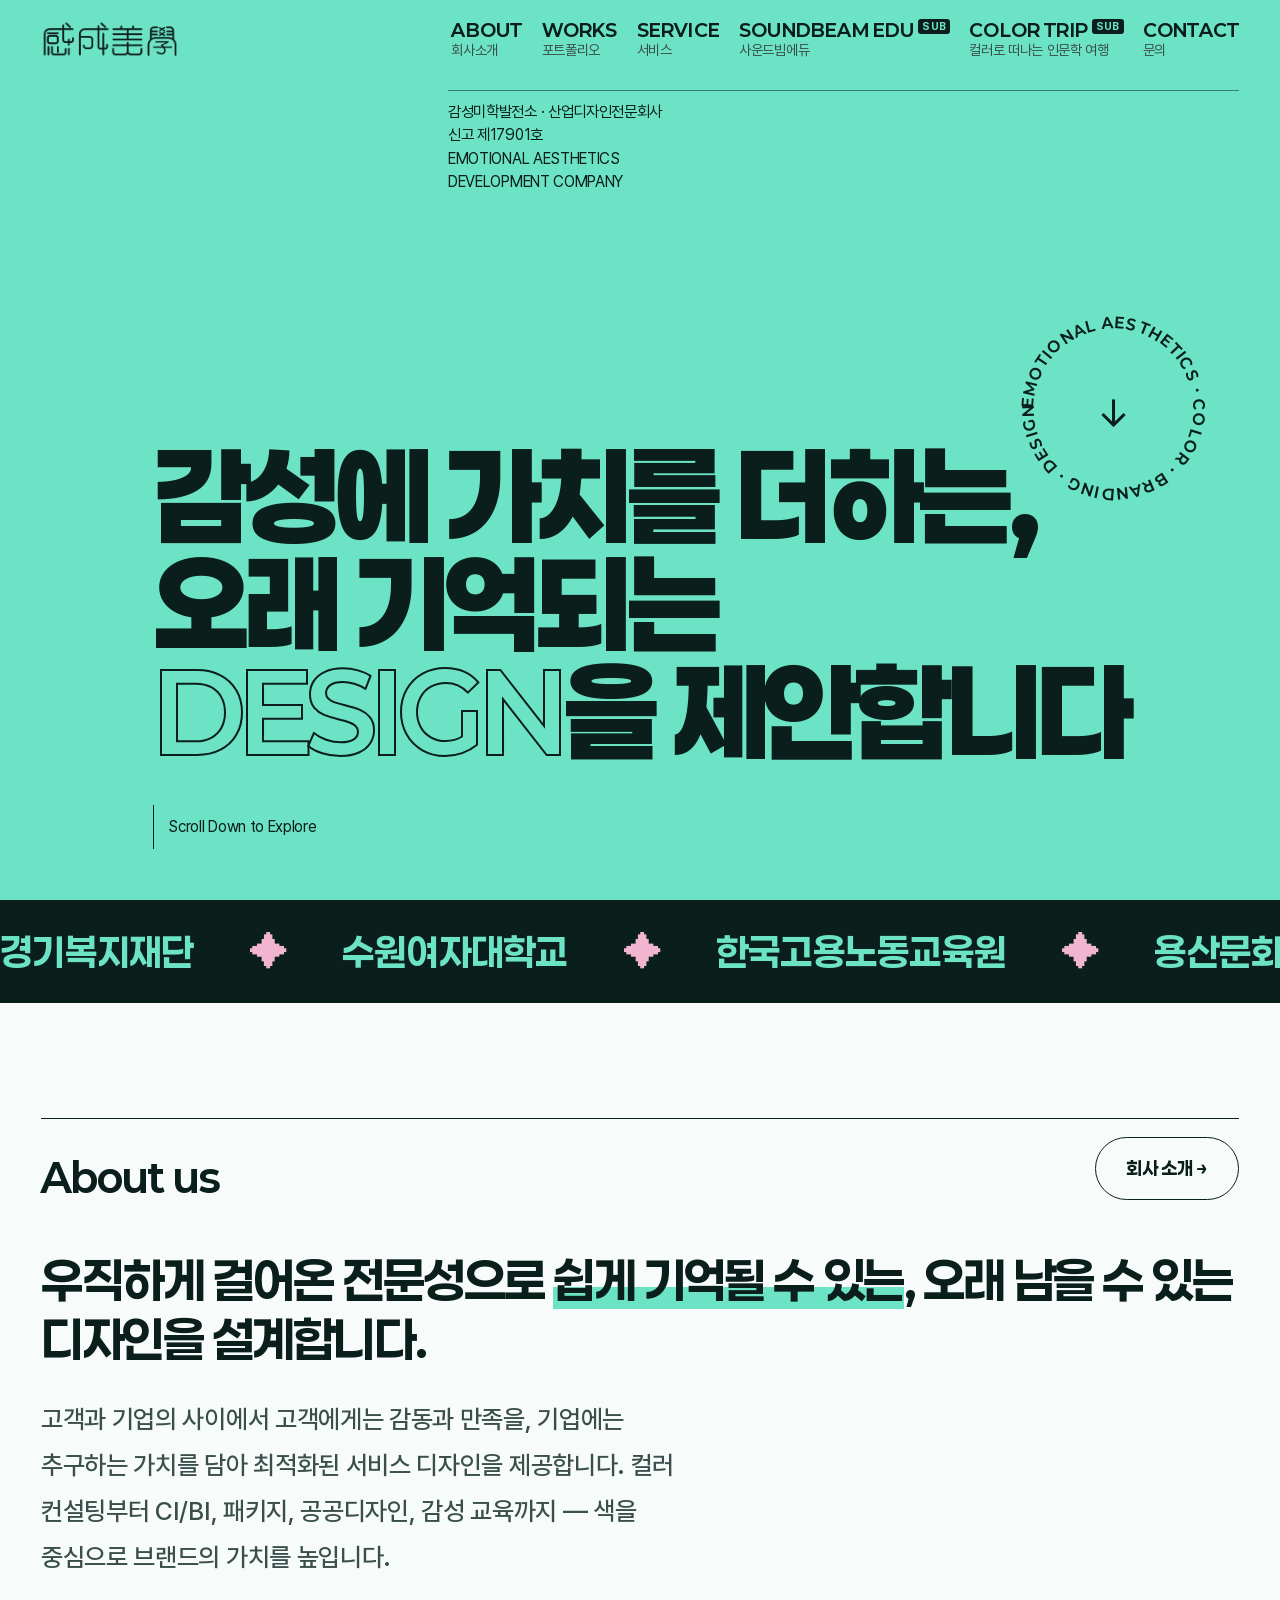
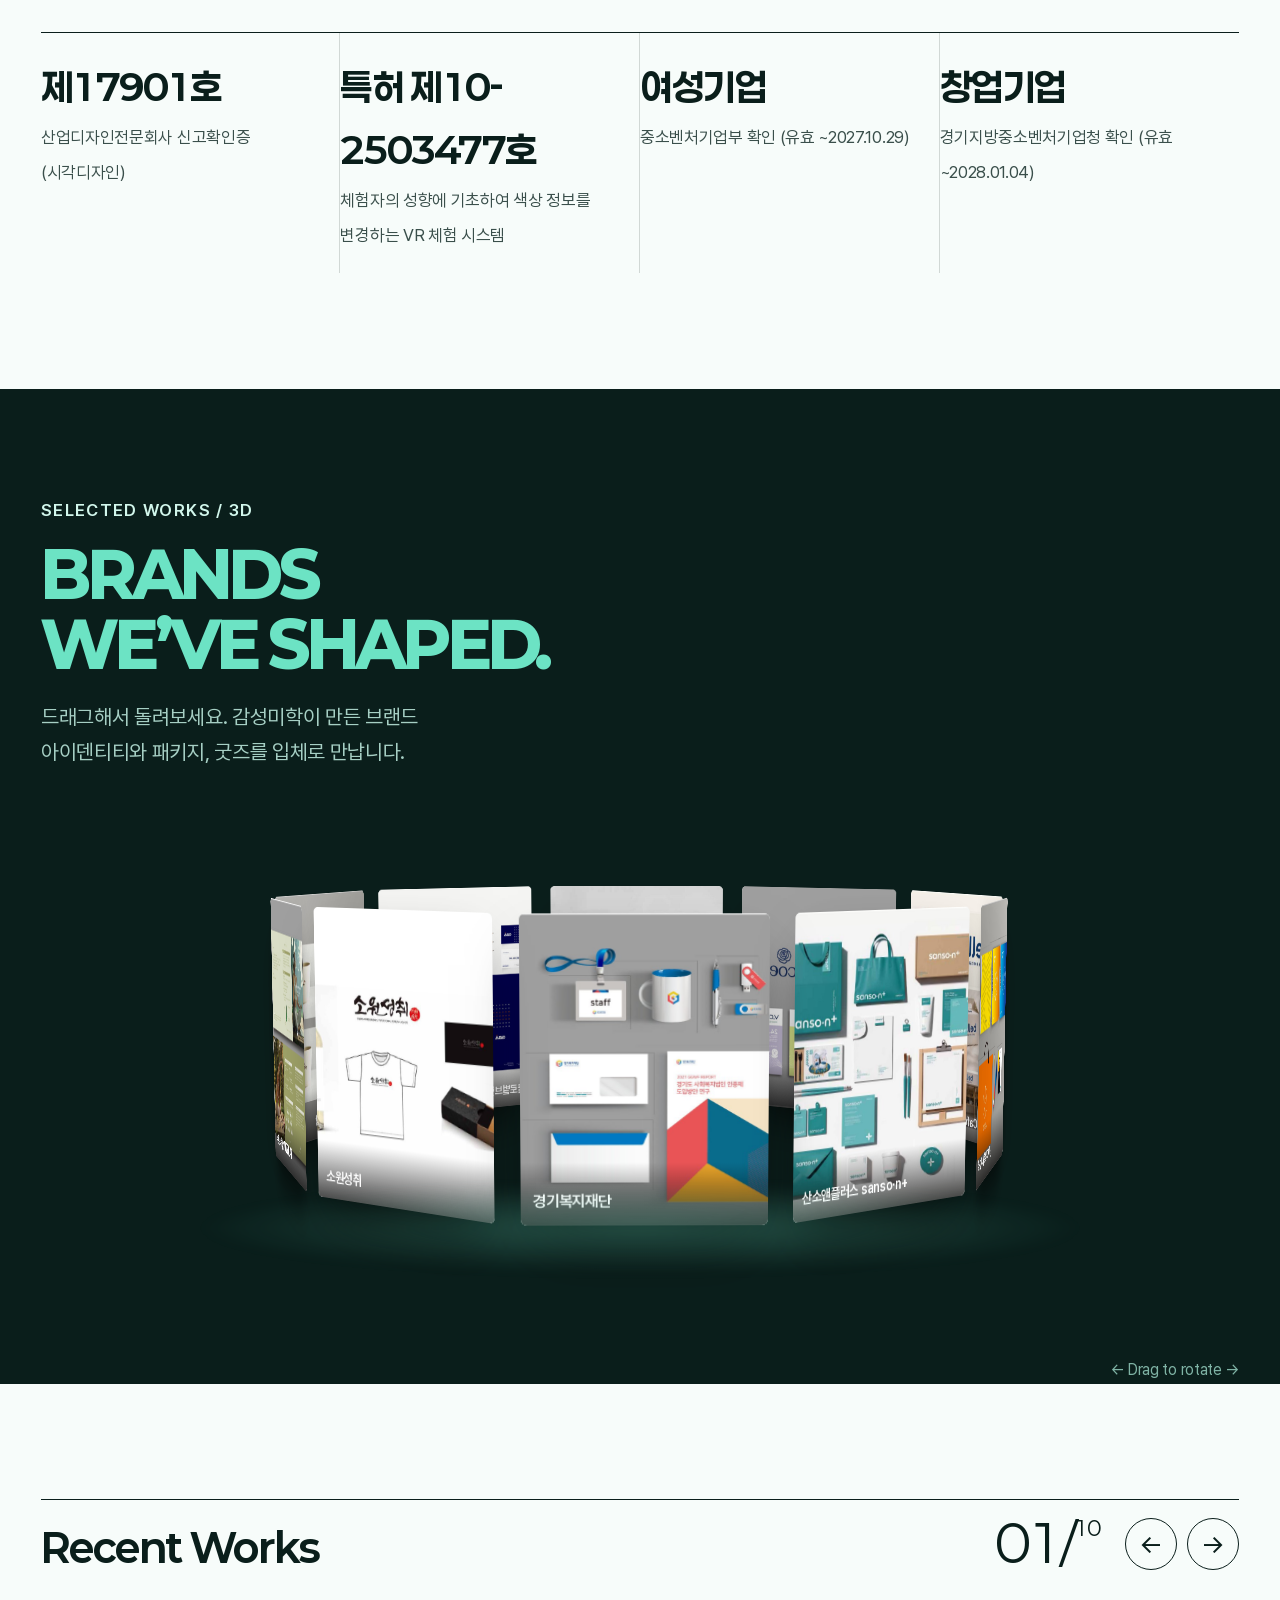
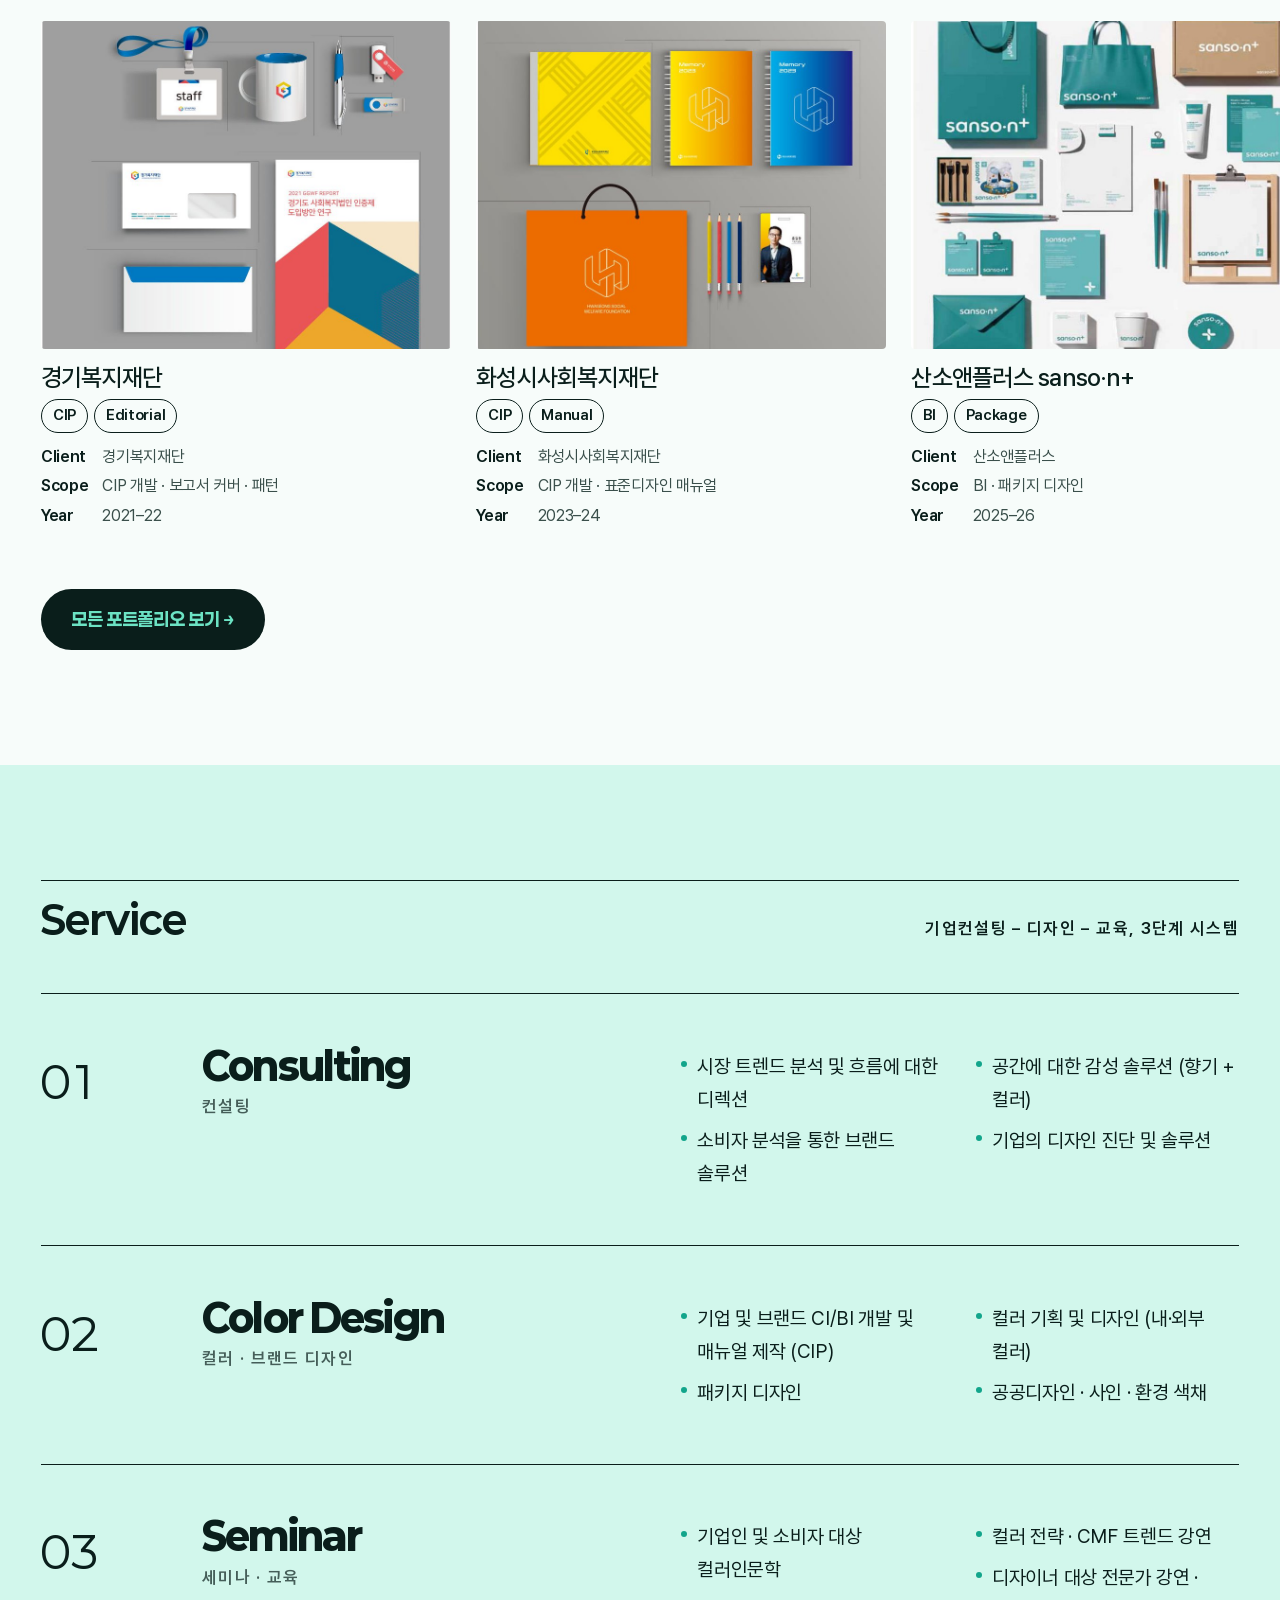
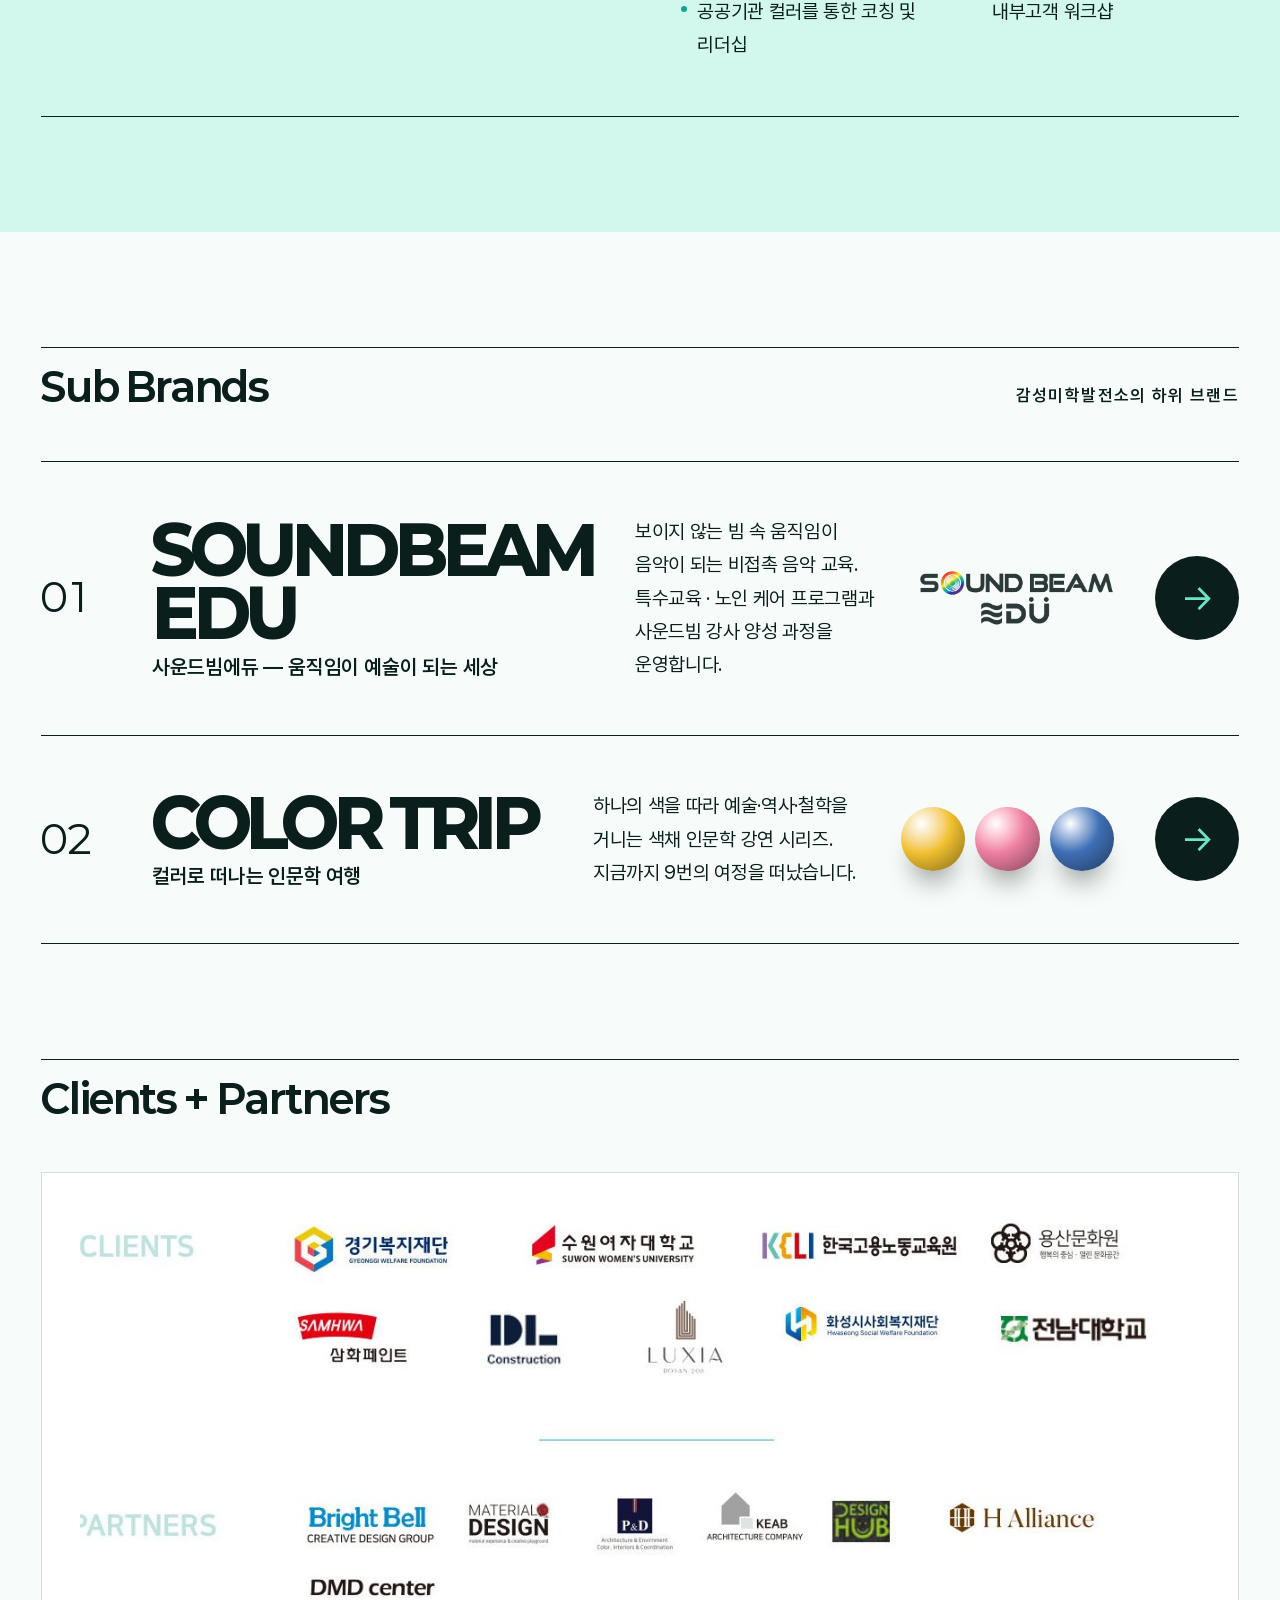
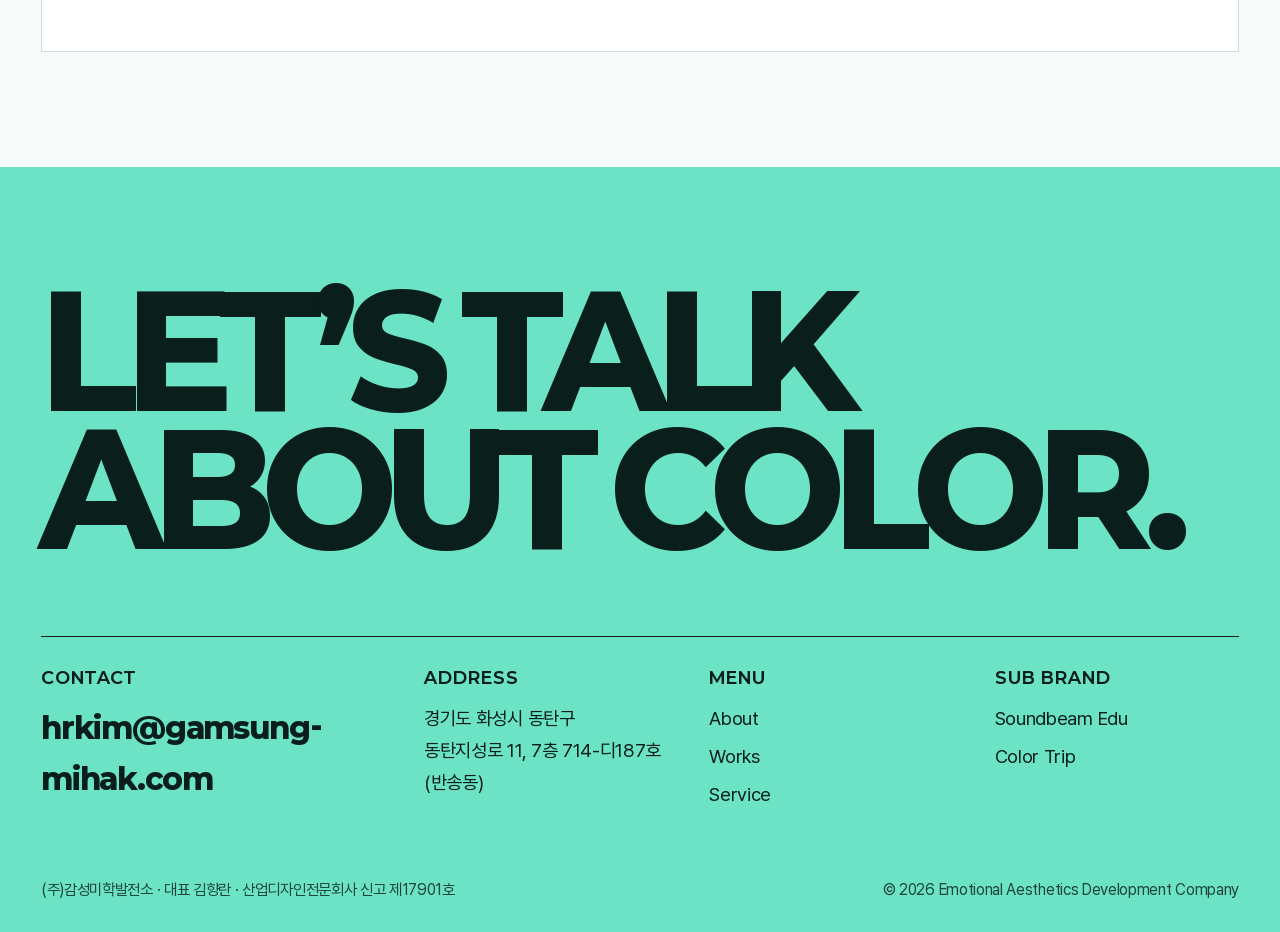
==== docs/index.html @ ae8074de "Restore index/works/colortrip pages overwritten by a faulty script; re-add inquiry script Co-Authore" ====
<!doctype html>
<html lang="ko">
<head>
<meta charset="utf-8">
<meta name="viewport" content="width=device-width,initial-scale=1">
<title>감성미학발전소 | 컬러·브랜딩·공공디자인</title>
<meta name="description" content="컬러 컨설팅·브랜딩·공공디자인 감성미학발전소 공식 홈페이지. 사운드빔에듀, 컬러로 떠나는 인문학 여행.">
<meta name="naver-site-verification" content="5e6feeb8485cbe134ee95d2a195031b61dd5c454" />
<meta name="theme-color" content="#6CE3C4">
<meta property="og:type" content="website">
<meta property="og:site_name" content="감성미학발전소">
<meta property="og:locale" content="ko_KR">
<meta property="og:title" content="감성미학발전소 | 감성에 가치를 더하는, 오래 기억되는 디자인">
<meta property="og:description" content="(주)감성미학발전소 — 컬러 컨설팅 · 브랜딩 · 공공디자인. 하위 브랜드 사운드빔에듀, 컬러로 떠나는 인문학 여행.">
<meta property="og:url" content="https://www.gamsung-mihak.com/">
<meta property="og:image" content="https://www.gamsung-mihak.com/img/og_home_v2.jpg">
<meta property="og:image:width" content="1200">
<meta property="og:image:height" content="630">
<meta name="twitter:card" content="summary_large_image">
<meta name="twitter:title" content="감성미학발전소 — 감성에 가치를 더하는, 오래 기억되는 디자인">
<meta name="twitter:description" content="(주)감성미학발전소 — 컬러 컨설팅 · 브랜딩 · 공공디자인. 하위 브랜드 사운드빔에듀, 컬러로 떠나는 인문학 여행.">
<meta name="twitter:image" content="https://www.gamsung-mihak.com/img/og_home_v2.jpg">
<link rel="canonical" href="https://www.gamsung-mihak.com/">
<meta name="keywords" content="감성미학발전소,감성미학,컬러 컨설팅,색채,브랜딩,CI,BI,공공디자인,컬러로 떠나는 인문학 여행,사운드빔에듀,김향란">
<meta name="author" content="(주)감성미학발전소">
<script type="application/ld+json">
{"@context":"https://schema.org","@type":"Organization","name":"감성미학발전소","alternateName":["(주)감성미학발전소","Emotional Aesthetics Development Company","감성미학"],"url":"https://www.gamsung-mihak.com/","logo":"https://www.gamsung-mihak.com/img/logo.png","image":"https://www.gamsung-mihak.com/img/og_home_v2.jpg","description":"컬러 컨설팅, 브랜딩, 공공디자인, 감성 교육 콘텐츠를 만드는 디자인 회사","founder":{"@type":"Person","name":"김향란"},"email":"hrkim@gamsung-mihak.com","address":{"@type":"PostalAddress","addressCountry":"KR","addressRegion":"경기도","addressLocality":"화성시","streetAddress":"동탄지성로 11, 7층 714-디187호"}}
</script>
<link rel="stylesheet" href="style.css?v=12">
</head>
<body data-page="home">
<div id="site-header"></div>

<main>
<!-- HERO -->
<section class="hero">
  <div class="topline"></div>
  <div class="tag">감성미학발전소 · 산업디자인전문회사 신고 제17901호<br>EMOTIONAL AESTHETICS DEVELOPMENT COMPANY</div>
  <div class="badge" aria-hidden="true">
    <svg viewBox="0 0 200 200"><defs><path id="cp" d="M100,100 m-78,0 a78,78 0 1,1 156,0 a78,78 0 1,1 -156,0"/></defs>
      <text><textPath href="#cp">EMOTIONAL AESTHETICS · COLOR · BRANDING · DESIGN · </textPath></text></svg>
    <div class="c">↓</div>
  </div>
  <div class="wrap">
    <h1><span>감성에 가치를 더하는,</span><span>오래 기억되는</span><span><b class="o">DESIGN</b>을 제안합니다</span></h1>
    <div class="scrollcue"><i></i><span>Scroll Down to Explore</span></div>
  </div>
</section>

<!-- CLIENT MARQUEE -->
<div class="marquee" aria-label="주요 클라이언트"><div>
  <span>경기복지재단</span><span>수원여자대학교</span><span>한국고용노동교육원</span><span>용산문화재단</span><span>삼화페인트</span><span>DL건설</span><span>화성시사회복지재단</span><span>전남대학교</span><span>LUXIA</span>
  <span>경기복지재단</span><span>수원여자대학교</span><span>한국고용노동교육원</span><span>용산문화재단</span><span>삼화페인트</span><span>DL건설</span><span>화성시사회복지재단</span><span>전남대학교</span><span>LUXIA</span>
</div></div>

<!-- ABOUT -->
<section class="sec" id="about-teaser">
  <div class="wrap">
    <div class="sec-head"><h2>About us</h2><a class="btn line" href="about.html">회사 소개 →</a></div>
    <div class="about-grid" style="grid-template-columns:1fr">
      <div>
        <p class="statement rv">우직하게 걸어온 전문성으로 <em>쉽게 기억될 수 있는</em>, 오래 남을 수 있는 디자인을 설계합니다.</p>
        <p class="big-p rv" style="margin-top:28px;max-width:640px;color:var(--ink-2)">고객과 기업의 사이에서 고객에게는 감동과 만족을, 기업에는 추구하는 가치를 담아 최적화된 서비스 디자인을 제공합니다. 컬러 컨설팅부터 CI/BI, 패키지, 공공디자인, 감성 교육까지 — 색을 중심으로 브랜드의 가치를 높입니다.</p>
      </div>
    </div>
    <div class="facts">
      <div><b>제17901호</b><span>산업디자인전문회사 신고확인증 (시각디자인)</span></div>
      <div><b>특허 제10-2503477호</b><span>체험자의 성향에 기초하여 색상 정보를 변경하는 VR 체험 시스템</span></div>
      <div><b>여성기업</b><span>중소벤처기업부 확인 (유효 ~2027.10.29)</span></div>
      <div><b>창업기업</b><span>경기지방중소벤처기업청 확인 (유효 ~2028.01.04)</span></div>
    </div>
  </div>
</section>

<!-- 3D RING -->
<section class="ring-sec" aria-label="포트폴리오 3D 갤러리">
  <div class="wrap">
    <span class="eyebrow">Selected Works / 3D</span>
    <h2 style="margin-top:14px">BRANDS<br>WE’VE SHAPED.</h2>
    <p>드래그해서 돌려보세요. 감성미학이 만든 브랜드 아이덴티티와 패키지, 굿즈를 입체로 만납니다.</p>
  </div>
  <div class="ring-wrap"><div class="ring" id="ring"></div><div class="ring-floor"></div></div>
  <span class="hint">← Drag to rotate →</span>
</section>

<!-- RECENT WORKS -->
<section class="sec">
  <div class="wrap">
    <div class="sec-head"><h2>Recent Works</h2>
      <div style="display:flex;align-items:center;gap:26px"><div class="counter"><span id="cur">01</span>/<sup id="tot">10</sup></div><div class="ctrl"><button class="circ" id="prev" aria-label="이전">←</button><button class="circ" id="next" aria-label="다음">→</button></div></div></div>
    <div class="slider" id="slider"></div>
    <div style="margin-top:40px"><a class="btn" href="works.html">모든 포트폴리오 보기 →</a></div>
  </div>
</section>

<!-- SERVICE -->
<section class="sec" id="service" style="background:var(--mint-l)">
  <div class="wrap">
    <div class="sec-head" style="border-color:var(--ink)"><h2>Service</h2><span class="eyebrow">기업컨설팅 – 디자인 – 교육, 3단계 시스템</span></div>
    <div class="svc">
      <div class="svc-row rv"><span class="n">01</span><h3>Consulting<small>컨설팅</small></h3>
        <ul><li>시장 트렌드 분석 및 흐름에 대한 디렉션</li><li>소비자 분석을 통한 브랜드 솔루션</li><li>공간에 대한 감성 솔루션 (향기 + 컬러)</li><li>기업의 디자인 진단 및 솔루션</li></ul></div>
      <div class="svc-row rv"><span class="n">02</span><h3>Color Design<small>컬러 · 브랜드 디자인</small></h3>
        <ul><li>기업 및 브랜드 CI/BI 개발 및 매뉴얼 제작 (CIP)</li><li>패키지 디자인</li><li>컬러 기획 및 디자인 (내·외부 컬러)</li><li>공공디자인 · 사인 · 환경 색채</li></ul></div>
      <div class="svc-row rv"><span class="n">03</span><h3>Seminar<small>세미나 · 교육</small></h3>
        <ul><li>기업인 및 소비자 대상 컬러인문학</li><li>공공기관 컬러를 통한 코칭 및 리더십</li><li>컬러 전략 · CMF 트렌드 강연</li><li>디자이너 대상 전문가 강연 · 내부고객 워크샵</li></ul></div>
    </div>
  </div>
</section>

<!-- SUB BRANDS -->
<section class="sec" id="subs">
  <div class="wrap">
    <div class="sec-head"><h2>Sub Brands</h2><span class="eyebrow">감성미학발전소의 하위 브랜드</span></div>
    <div class="subs">
      <a class="sub-row rv" href="soundbeam.html">
        <span class="n">01</span>
        <h3>Soundbeam Edu<small>사운드빔에듀 — 움직임이 예술이 되는 세상</small></h3>
        <p>보이지 않는 빔 속 움직임이 음악이 되는 비접촉 음악 교육. 특수교육 · 노인 케어 프로그램과 사운드빔 강사 양성 과정을 운영합니다.</p>
        <img class="sb-logo-img sm" src="img/logo_sb.png" alt="SOUND BEAM EDU">
        <span class="go">→</span>
      </a>
      <a class="sub-row rv" href="colortrip.html">
        <span class="n">02</span>
        <h3>Color Trip<small>컬러로 떠나는 인문학 여행</small></h3>
        <p>하나의 색을 따라 예술·역사·철학을 거니는 색채 인문학 강연 시리즈. 지금까지 9번의 여정을 떠났습니다.</p>
        <div class="sub-thumbs" aria-hidden="true"><i style="--c:#F2C230"></i><i style="--c:#EE7FA2"></i><i style="--c:#3F6FB5"></i></div>
        <span class="go">→</span>
      </a>
    </div>
  </div>
</section>

<!-- CLIENTS -->
<section class="sec" style="padding-top:0">
  <div class="wrap">
    <div class="sec-head"><h2>Clients + Partners</h2></div>
    <div class="clients-img rv"><img src="img/work/clients.jpg" alt="클라이언트 및 파트너사 로고" loading="lazy"></div>
  </div>
</section>
</main>

<div id="site-footer"></div>
<script src="main.js?v=7"></script>
<script src="inquiry.js?v=3"></script>
</body>
</html>
---- docs/style.css ----
/* 감성미학발전소 — Brandingcom 스타일 · MINT · Paperlogy + Pretendard */
@font-face{font-family:"Paperlogy";src:url(fonts/Paperlogy-400.ttf) format("truetype");font-weight:400;font-display:swap}
@font-face{font-family:"Paperlogy";src:url(fonts/Paperlogy-700.ttf) format("truetype");font-weight:700;font-display:swap}
@font-face{font-family:"Paperlogy";src:url(fonts/Paperlogy-900.ttf) format("truetype");font-weight:900;font-display:swap}
@font-face{font-family:"PretendardL";src:url(fonts/Pretendard-400.woff2) format("woff2");font-weight:400;font-display:swap}
@font-face{font-family:"PretendardL";src:url(fonts/Pretendard-500.woff2) format("woff2");font-weight:500;font-display:swap}
@font-face{font-family:"PretendardL";src:url(fonts/Pretendard-600.woff2) format("woff2");font-weight:600;font-display:swap}
@font-face{font-family:"PretendardL";src:url(fonts/Pretendard-700.woff2) format("woff2");font-weight:700;font-display:swap}

:root{
  --mint:#6CE3C4;      /* 메인 민트 (히어로·포인트) */
  --mint-d:#12A58B;    /* 딥 민트 */
  --mint-l:#D2F7EC;    /* 연한 민트 */
  --mint-xl:#EEFBF7;
  --ink:#0A1E1B;
  --ink-2:#3A4F4B;
  --line:rgba(10,30,27,.16);
  --paper:#F7FCFA;
  --pink:#F2B5CF;     /* 브랜드 그라데이션의 핑크 (소량 포인트) */
  --cream:#F3E4B3;
  --disp:"Paperlogy","PretendardL","Malgun Gothic",sans-serif;
  --body:"PretendardL","Pretendard","Malgun Gothic",system-ui,sans-serif;
  --gut:clamp(20px,3.2vw,48px);
}
html{font-size:clamp(13px,11.69px + .337vw,16px);-webkit-text-size-adjust:100%}
*{box-sizing:border-box;margin:0;padding:0}
html{scroll-behavior:smooth;scroll-padding-top:84px}
body{font-size:1.3rem;font-family:var(--body);background:var(--paper);color:var(--ink);line-height:1.7;letter-spacing:-.015em;-webkit-font-smoothing:antialiased;word-break:keep-all;overflow-x:hidden}
img{display:block;max-width:100%}
a{color:inherit;text-decoration:none}
ul{list-style:none}
button{font:inherit;color:inherit;border:0;background:none;cursor:pointer}
:focus-visible{outline:2px solid var(--ink);outline-offset:3px}
.wrap{padding:0 var(--gut);max-width:1680px;margin:0 auto}
h1,h2,h3{font-family:var(--disp);font-weight:900;letter-spacing:-.045em;line-height:1.08}
.eyebrow{font-family:var(--body);font-size:1.056rem;font-weight:600;letter-spacing:.08em;text-transform:uppercase}

/* ---------- 헤더 ---------- */
.hd{position:fixed;left:0;right:0;top:0;z-index:60;transition:background .3s,box-shadow .3s}
.hd.solid{background:rgba(247,252,250,.94);backdrop-filter:blur(10px);box-shadow:0 1px 0 var(--line)}
.hd .wrap{display:flex;align-items:center;justify-content:space-between;height:78px}
.logo{display:flex;align-items:center;gap:10px}
.logo img{height:38px;width:auto}
.logo span{font-family:var(--disp);font-weight:700;font-size:1.056rem;line-height:1.15;letter-spacing:-.02em}
.menu{display:flex;gap:clamp(14px,2.2vw,34px);align-items:center}
.menu a{display:block;position:relative;padding:6px 0;line-height:1.15}
.menu b{display:block;font-family:var(--disp);font-weight:700;font-size:1.138rem;letter-spacing:.01em;text-transform:uppercase}
.menu small{display:block;font-size:0.894rem;color:var(--ink-2);margin-top:1px}
.menu a::after{content:"";position:absolute;left:0;right:100%;bottom:-3px;height:2px;background:var(--ink);transition:right .3s}
.menu a:hover::after,.menu a.on::after{right:0}
.menu .sub b::after{content:"SUB";font-family:var(--body);font-size:0.65rem;font-weight:700;vertical-align:super;margin-left:4px;padding:1px 4px;border-radius:3px;background:var(--ink);color:var(--mint)}
.burger{display:none;width:46px;height:46px;position:relative;border-radius:50%;background:var(--ink)}
.burger i{position:absolute;left:14px;right:14px;height:2px;background:var(--mint);transition:.3s}
.burger i:nth-child(1){top:17px}.burger i:nth-child(2){top:22px}.burger i:nth-child(3){top:27px}
.burger[aria-expanded=true] i:nth-child(1){top:22px;transform:rotate(45deg)}
.burger[aria-expanded=true] i:nth-child(2){opacity:0}
.burger[aria-expanded=true] i:nth-child(3){top:22px;transform:rotate(-45deg)}

body.dark-top .hd:not(.solid){color:var(--mint)}
body.dark-top .hd:not(.solid) .logo img{filter:brightness(0) invert(1)}
body.dark-top .hd:not(.solid) .logo span{color:#fff}
body.dark-top .hd:not(.solid) .menu .edu{color:#fff}
.sb-logo-img{display:block;width:clamp(260px,36vw,560px);height:auto;margin-bottom:26px}
.sb-logo-img.sm{width:clamp(200px,24vw,380px);margin:0;justify-self:end}
body.dark-top .hd:not(.solid) .menu small{color:#9fd8c8}
body.dark-top .hd:not(.solid) .menu a::after{background:var(--mint)}
body.dark-top .hd:not(.solid) .menu .sub b::after{background:var(--mint);color:var(--ink)}
/* ---------- 히어로 ---------- */
.hero{position:relative;min-height:100svh;background:var(--mint);display:flex;flex-direction:column;justify-content:flex-end;padding:120px 0 clamp(28px,4vw,56px);overflow:hidden}
.hero .topline{position:absolute;left:35%;right:var(--gut);top:90px;height:1px;background:var(--ink);opacity:.5}
.hero .tag{position:absolute;left:35%;top:100px;font-size:0.975rem;line-height:1.5;max-width:230px}
.hero h1{font-size:clamp(40px,8.6vw,150px);line-height:.98;letter-spacing:-.055em;text-transform:uppercase}
.hero h1 span{display:block}
.hero h1 .o{-webkit-text-stroke:2px var(--ink);color:transparent}
.hero .scrollcue{display:flex;align-items:center;gap:14px;font-size:0.975rem;margin-top:clamp(22px,3vw,40px)}
.hero .scrollcue i{width:1px;height:44px;background:var(--ink);position:relative;overflow:hidden}
.hero .scrollcue i::after{content:"";position:absolute;left:0;top:-100%;width:1px;height:100%;background:var(--mint);animation:drip 1.8s ease-in-out infinite}
@keyframes drip{to{top:100%}}
.badge{position:absolute;right:clamp(16px,5vw,90px);top:34%;width:clamp(130px,16vw,230px);aspect-ratio:1}
.badge svg{width:100%;height:100%;animation:spin 22s linear infinite}
.badge text{font-family:var(--disp);font-weight:700;font-size:14.6px;letter-spacing:.09em;fill:var(--ink)}
.badge .c{position:absolute;inset:0;display:grid;place-items:center;font-size:2.438rem}
@keyframes spin{to{transform:rotate(360deg)}}
.hero-sub{min-height:86svh}
.hero-sub .stage{position:absolute;left:0;top:0;bottom:0;width:100%;z-index:0;pointer-events:none}
.hero-sub .stage canvas{position:absolute;inset:0;width:100%!important;height:100%!important}
.hero-sub .inner{position:relative;z-index:2}
.hero-sub h1{font-size:clamp(38px,7vw,118px)}
.hero-sub .lead{max-width:520px;margin-top:22px;font-size:clamp(1.219rem,1.8vw,1.462rem);font-weight:500}
.crumb{font-size:0.975rem;letter-spacing:.06em;margin-bottom:18px;opacity:.75}
.dark.hero{background:var(--ink);color:var(--mint)}
.dark.hero .topline{background:var(--mint)}
.dark .crumb,.dark .lead{color:#cdeee5}
.fallback-orbs{position:absolute;inset:0;display:grid;place-items:center}
@media (max-width:900px){.fallback-orbs i.far{display:none}.fallback-orbs i{opacity:.8}}
.fallback-orbs i{position:absolute;width:var(--s);height:var(--s);border-radius:50%;left:var(--x);top:var(--y);background:radial-gradient(circle at 30% 28%,#fff 0,var(--c) 38%,color-mix(in srgb,var(--c) 55%,#000) 100%);box-shadow:0 30px 50px -10px rgba(0,0,0,.25)}

/* ---------- 섹션 공통 ---------- */
.sec{padding:clamp(64px,9vw,140px) 0}
.sec-head{display:flex;justify-content:space-between;align-items:flex-end;gap:24px;border-top:1px solid var(--ink);padding-top:18px;margin-bottom:clamp(30px,4vw,64px)}
.sec-head h2{font-size:clamp(1.788rem,3.1vw,2.762rem);font-weight:700;letter-spacing:-.03em}
.counter{font-family:var(--disp);font-size:clamp(34px,4vw,60px);font-weight:400;letter-spacing:-.04em;line-height:1}
.counter sup{font-size:.4em;vertical-align:top}
.ctrl{display:flex;gap:10px}
.circ{width:52px;height:52px;border-radius:50%;border:1.5px solid var(--ink);display:grid;place-items:center;font-size:1.625rem;transition:.25s}
.circ:hover{background:var(--ink);color:var(--mint)}
.btn{display:inline-flex;align-items:center;gap:10px;padding:15px 30px;border-radius:999px;background:var(--ink);color:var(--mint);font-family:var(--disp);font-weight:700;font-size:1.138rem;transition:.25s}
.btn:hover{transform:translateY(-3px);box-shadow:0 14px 30px -10px rgba(10,30,27,.5)}
.btn.line{background:transparent;color:var(--ink);border:1.5px solid var(--ink)}
.btn.line:hover{background:var(--ink);color:var(--mint)}
.btn.mint{background:var(--mint);color:var(--ink)}

/* ---------- 마키 ---------- */
.marquee{background:var(--ink);color:var(--mint);overflow:hidden;padding:20px 0;white-space:nowrap}
.marquee div{display:inline-flex;gap:56px;animation:mq 38s linear infinite;font-family:var(--disp);font-weight:700;font-size:clamp(1.462rem,2.9vw,2.438rem);letter-spacing:-.02em}
.marquee span::after{content:"✦";margin-left:56px;color:var(--pink)}
@keyframes mq{to{transform:translateX(-50%)}}

/* ---------- 3D 링 (포트폴리오 목업) ---------- */
.ring-sec{background:var(--ink);color:var(--mint-l);padding:clamp(60px,8vw,120px) 0 clamp(40px,6vw,90px);overflow:hidden;position:relative}
.ring-sec .wrap{position:relative;z-index:3}
.ring-sec h2{color:var(--mint);font-size:clamp(30px,5vw,84px);max-width:900px}
.ring-sec p{max-width:460px;margin-top:20px;color:#a6cfc4}
.ring-wrap{perspective:1900px;height:clamp(360px,44vw,620px);position:relative;margin-top:clamp(-30px,-2vw,0px);cursor:grab;touch-action:pan-y}
.ring-wrap:active{cursor:grabbing}
.ring{position:absolute;left:50%;top:50%;width:0;height:0;transform-style:preserve-3d}
.face{position:absolute;width:clamp(170px,19vw,300px);aspect-ratio:3/3.8;left:calc(clamp(170px,19vw,300px)/-2);top:calc(clamp(170px,19vw,300px)*-.63);background:#e9efed;border-radius:6px;overflow:hidden;box-shadow:0 30px 60px -20px rgba(0,0,0,.7);transform:rotateY(var(--a)) translateZ(var(--r));backface-visibility:visible;transition:filter .3s}
.face img{width:100%;height:100%;object-fit:cover;pointer-events:none;-webkit-user-drag:none}
.face figcaption{position:absolute;left:0;right:0;bottom:0;padding:26px 12px 10px;font-size:0.975rem;font-weight:600;color:#fff;background:linear-gradient(transparent,rgba(0,0,0,.7))}
.ring-floor{position:absolute;left:50%;bottom:6%;width:70%;height:90px;transform:translateX(-50%);background:radial-gradient(ellipse at center,rgba(108,227,196,.28),transparent 70%);filter:blur(6px)}
.hint{position:absolute;right:var(--gut);bottom:0;font-size:0.975rem;color:#7fb3a5;z-index:3}

/* ---------- 워크 슬라이더 / 카드 ---------- */
.slider{display:flex;gap:clamp(16px,2vw,32px);overflow-x:auto;scroll-snap-type:x mandatory;scroll-padding-left:var(--gut);padding:0 var(--gut) 20px;margin:0 calc(var(--gut)*-1);scrollbar-width:none;cursor:grab}
.slider::-webkit-scrollbar{display:none}
.slider .work{flex:0 0 clamp(280px,32vw,520px);scroll-snap-align:start}
.work{display:block;position:relative;color:inherit;text-align:left}
.work .im{position:relative;aspect-ratio:4/3.2;background:var(--mint-l);overflow:hidden;transform-style:preserve-3d;transition:transform .25s ease-out,box-shadow .3s;border-radius:4px}
.work .im img{width:100%;height:100%;object-fit:cover;transition:transform .8s}
.work:hover .im{box-shadow:0 30px 60px -25px rgba(10,30,27,.45)}
.work:hover .im img{transform:scale(1.06)}
.work .im::after{content:"VIEW";position:absolute;right:14px;bottom:14px;width:62px;height:62px;border-radius:50%;background:var(--mint);display:grid;place-items:center;font-family:var(--disp);font-weight:900;font-size:0.894rem;opacity:0;transform:scale(.5) translateZ(40px);transition:.3s}
.work:hover .im::after{opacity:1;transform:scale(1) translateZ(40px)}
.work h3{font-size:clamp(1.462rem,2.1vw,1.95rem);margin-top:16px;letter-spacing:-.04em}
.tags{display:flex;flex-wrap:wrap;gap:6px;margin-top:8px}
.tags span{font-size:0.938rem;font-weight:600;padding:3px 11px;border:1px solid var(--ink);border-radius:999px}
.meta{display:grid;grid-template-columns:auto 1fr;gap:2px 14px;font-size:1.012rem;color:var(--ink-2);margin-top:10px}
.meta b{color:var(--ink);font-weight:600}

/* ---------- 서비스 ---------- */
.svc{border-top:1px solid var(--ink)}
.svc-row{display:grid;grid-template-columns:120px 1.1fr 1.4fr;gap:var(--gut);padding:clamp(28px,4vw,56px) 0;border-bottom:1px solid var(--ink);transition:background .3s,padding .3s}
.svc-row:hover{background:var(--mint);padding-left:18px;padding-right:18px}
.svc-row .n{font-family:var(--disp);font-size:clamp(1.875rem,3.4vw,3.25rem);font-weight:400}
.svc-row h3{font-size:clamp(1.5rem,3vw,2.875rem)}
.svc-row h3 small{display:block;font-family:var(--body);font-size:1.056rem;font-weight:600;letter-spacing:.08em;margin-top:10px;opacity:.7}
.svc-row ul{columns:2;column-gap:32px;font-size:1.219rem}
.svc-row li{padding:4px 0 4px 16px;position:relative;break-inside:avoid}
.svc-row li::before{content:"";position:absolute;left:0;top:15px;width:6px;height:6px;border-radius:50%;background:var(--mint-d)}
.svc-row:hover li::before{background:var(--ink)}

/* ---------- About 티저 / 인물 ---------- */
.about-grid{display:grid;grid-template-columns:1.3fr 1fr;gap:clamp(30px,5vw,90px);align-items:center}
.statement{font-family:var(--disp);font-weight:700;font-size:clamp(26px,3.8vw,62px);line-height:1.2;letter-spacing:-.05em}
.statement em{font-style:normal;background:linear-gradient(transparent 62%,var(--mint) 62%)}
.facts{display:grid;grid-template-columns:repeat(4,1fr);gap:0;margin-top:clamp(34px,4vw,60px);border-top:1px solid var(--ink)}
.facts div{padding:22px 18px 22px 0;border-right:1px solid var(--line)}
.facts div:last-child{border-right:0}
.facts b{display:block;font-family:var(--disp);font-size:clamp(1.625rem,2.9vw,2.6rem);letter-spacing:-.04em}
.facts span{font-size:1.056rem;color:var(--ink-2)}
.photo3d{perspective:1200px}
.photo3d .card{position:relative;aspect-ratio:4/5;border-radius:6px;overflow:hidden;background:var(--ink);transition:transform .25s ease-out;transform-style:preserve-3d;box-shadow:0 40px 70px -30px rgba(10,30,27,.55)}
.photo3d img{width:100%;height:100%;object-fit:cover}
.photo3d .card::before{content:"";position:absolute;inset:0;background:linear-gradient(120deg,rgba(108,227,196,.35),transparent 40%);mix-blend-mode:screen;z-index:2;pointer-events:none}
.cap{font-size:1.056rem;margin-top:12px;color:var(--ink-2)}

/* ---------- 하위 브랜드 (메인) ---------- */
.subs{border-top:1px solid var(--ink)}
.sub-row{position:relative;display:grid;grid-template-columns:70px 1.5fr 1fr minmax(120px,.8fr) auto;gap:var(--gut);align-items:center;padding:clamp(30px,4.2vw,64px) 0;border-bottom:1px solid var(--ink);overflow:hidden;transition:color .3s}
.sub-row::before{content:"";position:absolute;inset:0;background:var(--mint);transform:translateY(101%);transition:transform .45s cubic-bezier(.7,0,.2,1);z-index:0}
.sub-row:hover::before{transform:none}
.sub-row>*{position:relative;z-index:1}
.sub-row .n{font-family:var(--disp);font-size:clamp(1.625rem,3vw,2.875rem)}
.sub-row h3{font-size:clamp(30px,5.2vw,92px);letter-spacing:-.06em;text-transform:uppercase;line-height:.95}
.sub-row h3 small{display:block;font-family:var(--body);font-size:clamp(1.056rem,1.6vw,1.381rem);font-weight:600;letter-spacing:-.01em;text-transform:none;margin-top:12px}
.sub-row p{font-size:1.219rem;max-width:380px}
.sub-row .go{width:84px;height:84px;border-radius:50%;background:var(--ink);color:var(--mint);display:grid;place-items:center;font-size:2.275rem;transition:transform .35s}
.sub-row:hover .go{transform:rotate(-45deg) scale(1.1)}
.sub-thumbs{display:flex;gap:10px;justify-content:flex-end}
.sub-thumbs img{height:clamp(90px,11vw,170px);width:auto;border-radius:4px;box-shadow:0 16px 30px -14px rgba(0,0,0,.5);transform:translateY(0) rotate(0);transition:transform .45s}
.sub-row:hover .sub-thumbs img:nth-child(1){transform:translateY(-8px) rotate(-5deg)}
.sub-row:hover .sub-thumbs img:nth-child(2){transform:translateY(-14px)}
.sub-row:hover .sub-thumbs img:nth-child(3){transform:translateY(-8px) rotate(5deg)}
.sb-mark{display:flex;align-items:center;font-family:var(--disp);font-weight:900;font-size:clamp(1.788rem,3.4vw,3.25rem);letter-spacing:.02em;line-height:1;justify-content:flex-end}
.ring3{width:.95em;height:.95em;border-radius:50%;margin:0 .03em;background:conic-gradient(#e93e22,#f6a400,#f3e600,#4caf50,#2aa5d6,#4b3b9a,#e93e22);display:inline-grid;place-items:center;box-shadow:0 .25em .4em -.1em rgba(0,0,0,.35),inset 0 -.1em .2em rgba(0,0,0,.25)}
.ring3::after{content:"";width:62%;height:62%;border-radius:50%;background:radial-gradient(circle,#79c26b 0 22%,#fff 23% 40%,#cfd6e0 41% 46%,#fff 47% 62%,#cfd6e0 63% 68%,#fff 69%)}

/* ---------- 클라이언트 ---------- */
.clients-img{background:#fff;border:1px solid var(--line);padding:clamp(20px,3vw,50px)}
.clients-img img{width:100%;height:auto}

/* ---------- 푸터 / 컨택트 ---------- */
.contact{background:var(--mint);padding:clamp(60px,9vw,140px) 0 28px;position:relative;overflow:hidden}
.contact h2{font-size:clamp(46px,12vw,210px);line-height:.9;letter-spacing:-.06em;text-transform:uppercase}
.contact h2 span{display:block}
.contact .cols{display:grid;grid-template-columns:1.4fr 1fr 1fr 1fr;gap:var(--gut);border-top:1px solid var(--ink);margin-top:clamp(40px,6vw,90px);padding-top:26px;font-size:1.175rem}
.contact h4{font-family:var(--disp);font-size:1.056rem;letter-spacing:.06em;text-transform:uppercase;margin-bottom:12px}
.contact li{margin-bottom:6px}
.contact a:hover{text-decoration:underline}
.contact .mail{font-family:var(--disp);font-weight:900;font-size:clamp(1.381rem,2.3vw,2.275rem);letter-spacing:-.04em;overflow-wrap:anywhere}
.contact .copy{display:flex;justify-content:space-between;gap:12px;flex-wrap:wrap;margin-top:60px;font-size:0.975rem;opacity:.8}
.totop{position:fixed;right:22px;bottom:22px;z-index:55;width:72px;height:72px;border-radius:50%;background:var(--pink);font-family:var(--disp);font-weight:700;font-size:0.894rem;box-shadow:0 12px 30px -8px rgba(0,0,0,.35);opacity:0;transform:scale(.6);transition:.3s;pointer-events:none}
.totop.show{opacity:1;transform:none;pointer-events:auto}

/* ---------- Works 페이지 ---------- */
.filters{display:flex;flex-wrap:wrap;gap:10px;margin-bottom:clamp(28px,4vw,52px)}
.filters button{padding:10px 22px;border:1.5px solid var(--ink);border-radius:999px;font-family:var(--disp);font-weight:700;font-size:1.056rem;transition:.25s}
.filters button.on,.filters button:hover{background:var(--ink);color:var(--mint)}
.grid{display:grid;grid-template-columns:repeat(3,1fr);gap:clamp(24px,3vw,48px) clamp(16px,2vw,32px)}
.grid .work.hide{display:none}
.modal{position:fixed;inset:0;z-index:100;background:rgba(10,30,27,.9);display:none;overflow-y:auto;padding:clamp(16px,4vw,60px)}
.modal.on{display:block}
.modal .box{max-width:1200px;margin:0 auto;background:var(--paper);display:grid;grid-template-columns:1.5fr 1fr;border-radius:6px;overflow:hidden}
.modal .pics{background:var(--mint-l);display:grid;gap:2px;align-content:start}
.modal .pics img{width:100%}
.modal .txt{padding:clamp(24px,3.4vw,54px);position:sticky;top:0;align-self:start}
.modal h3{font-size:clamp(1.625rem,3vw,2.875rem);margin-bottom:14px}
.modal p{font-size:1.262rem;color:var(--ink-2);margin:18px 0}
.modal .x{position:fixed;right:20px;top:16px;width:54px;height:54px;border-radius:50%;background:var(--mint);font-size:1.788rem;z-index:101}

/* ---------- About 페이지 ---------- */
.prof{display:grid;grid-template-columns:1fr 1.5fr;gap:clamp(30px,5vw,90px)}
.prof h3{font-size:clamp(1.625rem,3vw,2.75rem)}
.prof .role{font-size:1.138rem;margin:10px 0 28px;color:var(--ink-2)}
.dl{display:grid;grid-template-columns:70px 1fr;gap:0 18px;font-size:1.175rem;border-top:1px solid var(--ink)}
.dl dt{font-family:var(--disp);font-weight:700;padding:14px 0;border-bottom:1px solid var(--line)}
.dl dd{padding:14px 0;border-bottom:1px solid var(--line)}
.dl dd li{padding:2px 0}
.spec{display:grid;grid-template-columns:repeat(3,1fr);gap:0;border-top:1px solid var(--ink)}
.spec>div{padding:26px 24px 26px 0;border-bottom:1px solid var(--line)}
.spec h4{font-family:var(--disp);font-size:1.462rem;margin-bottom:10px}
.spec li{font-size:1.138rem;padding:3px 0;color:var(--ink-2)}
.certs{display:grid;grid-template-columns:repeat(4,1fr);gap:0;border-top:1px solid var(--ink)}
.certs>div{padding:26px 22px 26px 0;border-right:1px solid var(--line)}
.certs>div+div{padding-left:22px}
.certs>div:last-child{border-right:0}
.certs b{display:block;font-family:var(--disp);font-size:1.462rem;line-height:1.25;margin-bottom:8px}
.certs small{display:block;font-size:1.012rem;color:var(--ink-2);line-height:1.6}
.certs-img{margin-top:30px;background:#fff;border:1px solid var(--line);padding:20px}
.years{display:grid;grid-template-columns:repeat(3,1fr);gap:clamp(20px,3vw,48px)}
.years h4{font-family:var(--disp);font-weight:900;font-size:clamp(34px,4vw,64px);letter-spacing:-.05em;border-bottom:1px solid var(--ink);padding-bottom:8px;margin-bottom:12px}
.years li{font-size:1.1rem;padding:5px 0;border-bottom:1px dashed rgba(108,227,196,.35);color:inherit}
.platform{display:flex;align-items:center;justify-content:center;gap:clamp(10px,3vw,50px);flex-wrap:wrap;padding:20px 0}
.orb{width:clamp(130px,16vw,210px);aspect-ratio:1;border-radius:50%;display:grid;place-items:center;text-align:center;font-size:1.056rem;line-height:1.5;padding:14px;color:var(--ink);box-shadow:0 36px 50px -20px rgba(10,30,27,.5),inset 0 -14px 30px rgba(0,0,0,.12);background:radial-gradient(circle at 32% 26%,#fff 0,var(--mint) 45%,var(--mint-d) 100%)}
.orb.pk{background:radial-gradient(circle at 32% 26%,#fff 0,var(--pink) 45%,#cf7fa4 100%)}
.orb b{display:block;font-family:var(--disp);font-size:1.625rem}
.mid{max-width:260px;text-align:center;font-weight:600;padding:20px 22px;border:1px dashed var(--ink);border-radius:6px}

/* ---------- 사운드빔 / 인문학 여행 공통 블록 ---------- */
.two{display:grid;grid-template-columns:1fr 1fr;gap:clamp(30px,5vw,90px);align-items:start}
.big-p{font-size:clamp(1.381rem,2vw,1.788rem);line-height:1.8;font-weight:500}
.feat-grid{display:grid;grid-template-columns:repeat(4,1fr);border-top:1px solid var(--ink)}
.feat{padding:28px 24px 34px 0;border-right:1px solid var(--line)}
.feat+.feat{padding-left:24px}
.feat:last-child{border-right:0}
.feat .n{font-family:var(--disp);font-size:2.625rem;color:var(--mint-d);line-height:1}
.feat h3{font-size:1.625rem;margin:14px 0 8px}
.feat p{font-size:1.138rem;color:var(--ink-2)}
.tabs{display:flex;gap:10px;flex-wrap:wrap;margin-bottom:28px}
.tab{padding:12px 26px;border:1.5px solid var(--ink);border-radius:999px;font-family:var(--disp);font-weight:700;font-size:1.138rem;transition:.25s}
.tab[aria-selected=true]{background:var(--ink);color:var(--mint)}
.panel{display:none}.panel.on{display:block;animation:rise .5s ease}
@keyframes rise{from{opacity:0;transform:translateY(14px)}to{opacity:1;transform:none}}
.ph h3{font-size:clamp(1.95rem,3.4vw,3.25rem);margin-bottom:8px}
.ph p{color:var(--ink-2);max-width:640px;margin-bottom:20px}
table.t{width:100%;border-collapse:collapse;font-size:1.219rem}
table.t th{text-align:left;font-family:var(--disp);font-size:0.975rem;letter-spacing:.08em;text-transform:uppercase;padding:12px 14px;border-bottom:2px solid var(--ink)}
table.t td{padding:16px 14px;border-bottom:1px solid var(--line);vertical-align:top}
table.t td:first-child{font-family:var(--disp);font-weight:700;white-space:nowrap}
table.t tr:hover td{background:var(--mint-xl)}
.t-wrap{overflow-x:auto}
.units{display:grid;grid-template-columns:repeat(3,1fr);gap:0;align-items:start;border-top:1px solid var(--ink)}
.unit{border-bottom:1px solid var(--line);border-right:1px solid var(--line)}
.unit:nth-child(3n){border-right:0}
.unit button{width:100%;text-align:left;padding:24px 20px;display:flex;gap:16px;align-items:flex-start}
.unit .no{font-family:var(--disp);font-size:2.762rem;line-height:1;color:var(--mint-d)}
.unit b{display:block;font-family:var(--disp);font-size:1.462rem;line-height:1.25}
.unit small{display:block;font-size:0.975rem;color:var(--ink-2);margin-top:4px}
.unit .ex{max-height:0;overflow:hidden;transition:max-height .45s;padding:0 20px;font-size:1.138rem;color:var(--ink-2)}
.unit.open .ex{max-height:360px;padding-bottom:20px}
.unit.open{background:var(--mint-xl)}
.unit .ex li{padding:5px 0}
.soi{display:grid;grid-template-columns:repeat(3,1fr)}
.soi div{padding:clamp(24px,3vw,44px)}
.soi div:nth-child(1){background:var(--mint)}.soi div:nth-child(2){background:#3FCBAA}.soi div:nth-child(3){background:var(--ink);color:var(--mint)}
.soi b{font-family:var(--disp);font-size:clamp(60px,8vw,120px);line-height:.9;display:block;letter-spacing:-.06em}
.soi h3{font-size:1.625rem;margin:12px 0 6px}
.sets{display:grid;grid-template-columns:repeat(4,1fr);gap:0;border-top:1px solid var(--ink)}
.set{padding:28px 22px 34px 0;border-right:1px solid var(--line)}
.set+.set{padding-left:22px}
.set:last-child{border-right:0}
.set i{display:block;width:64px;height:64px;border-radius:50%;margin-bottom:18px;background:radial-gradient(circle at 32% 26%,#fff 0,var(--c) 55%,color-mix(in srgb,var(--c) 60%,#000) 100%);box-shadow:0 18px 22px -10px rgba(0,0,0,.35)}
.set b{font-family:var(--disp);font-size:1.625rem;display:block}
.set span{font-size:1.1rem;color:var(--ink-2)}
.eps{display:grid;grid-template-columns:repeat(3,1fr);gap:clamp(24px,3vw,48px) clamp(16px,2vw,32px)}
.ep{text-align:left;display:block}
.ep .im{aspect-ratio:1/1.15;overflow:hidden;background:#ddd;position:relative;border-radius:4px;transition:transform .25s ease-out,box-shadow .3s}
.ep:hover .im{box-shadow:0 30px 60px -25px rgba(10,30,27,.5)}
.ep img{width:100%;height:100%;object-fit:cover;object-position:top;transition:transform .8s}
.ep:hover img{transform:scale(1.05)}
.ep .im::before{content:"";position:absolute;left:0;top:0;bottom:0;width:8px;background:var(--c);z-index:2}
.ep .no{display:block;font-family:var(--disp);font-size:0.975rem;letter-spacing:.1em;margin-top:14px;font-weight:700}
.ep h3{font-size:clamp(1.625rem,2.6vw,2.275rem);margin:4px 0 6px;letter-spacing:-.04em}
.ep p{font-size:1.1rem;color:var(--ink-2)}
.speaker{display:grid;grid-template-columns:minmax(220px,360px) 1fr;gap:clamp(28px,5vw,80px);align-items:center}
.corp{display:flex;flex-wrap:wrap;gap:8px;margin-top:20px}
.corp span{font-size:1.056rem;font-weight:600;border:1px solid var(--ink);border-radius:999px;padding:5px 14px}
.info-grid{display:grid;grid-template-columns:repeat(3,1fr);border-top:1px solid var(--ink)}
.info{padding:28px 24px 34px 0;border-right:1px solid var(--line)}
.info+.info{padding-left:24px}.info:last-child{border-right:0}
.info small{font-family:var(--disp);font-size:0.975rem;letter-spacing:.1em;display:block;margin-bottom:8px}
.info b{font-family:var(--disp);font-size:1.788rem;line-height:1.3;display:block}
.info p{font-size:1.138rem;color:var(--ink-2);margin-top:6px}
.lb{position:fixed;inset:0;z-index:100;background:rgba(10,30,27,.92);display:none;align-items:flex-start;justify-content:center;overflow-y:auto;padding:40px 16px}
.lb.on{display:flex}
.lb img{width:min(640px,100%);box-shadow:0 30px 80px rgba(0,0,0,.6);background:#fff}
.lb .x{position:fixed;right:20px;top:16px;width:54px;height:54px;border-radius:50%;background:var(--mint);font-size:1.788rem;z-index:101}

/* ---------- 포트폴리오·인물 제목: Pretendard 500 (볼드 40% 다운) ---------- */
.work h3,.modal h3,.prof h3,.speaker h3{font-family:var(--body);font-weight:500;letter-spacing:-.03em}
.work h3{font-size:clamp(1.381rem,1.9vw,1.706rem)}
/* ---------- 프로필 사진 (흰 배경 → 민트 합성) ---------- */
.photo3d .card{background:radial-gradient(circle at 50% 30%,#9CF0DA 0,var(--mint) 60%,#3FCBAA 100%)}
.photo3d .card::before{display:none}
.photo3d .card img{object-fit:cover;object-position:55% 8%}
.sub-thumbs i{display:block;width:clamp(56px,6vw,96px);aspect-ratio:1;border-radius:50%;background:radial-gradient(circle at 32% 26%,#fff 0,var(--c) 45%,color-mix(in srgb,var(--c) 55%,#000) 100%);box-shadow:0 22px 26px -12px rgba(0,0,0,.4);transition:transform .45s}
.sub-row:hover .sub-thumbs i:nth-child(1){transform:translateY(-10px)}
.sub-row:hover .sub-thumbs i:nth-child(2){transform:translateY(-18px)}
.sub-row:hover .sub-thumbs i:nth-child(3){transform:translateY(-10px)}
/* ---------- 에피소드 상세 (3D 비주얼 + 텍스트) ---------- */
.epchips{display:flex;flex-wrap:wrap;gap:8px;margin-bottom:clamp(30px,4vw,56px);position:sticky;top:78px;z-index:20;padding:12px 0;background:rgba(210,247,236,.94);backdrop-filter:blur(8px)}
.epchips a{display:flex;align-items:center;gap:6px;padding:6px 14px 6px 8px;border:1.5px solid var(--ink);border-radius:999px;font-family:var(--disp);font-weight:700;font-size:1.056rem;transition:.25s}
.epchips a i{width:16px;height:16px;border-radius:50%;background:radial-gradient(circle at 32% 28%,#fff,var(--c) 55%,#0006)}
.epchips a small{font-family:var(--body);font-weight:500;font-size:0.894rem;color:var(--ink-2)}
.epchips a:hover{background:var(--ink);color:var(--mint)}
.epchips a:hover small{color:#bfeadf}
.epx{display:grid;grid-template-columns:minmax(300px,6.2fr) 6fr;gap:clamp(24px,4vw,70px);padding:clamp(34px,5vw,70px) 0;border-top:1px solid var(--ink)}
.epx-vis{position:sticky;top:150px;align-self:start;aspect-ratio:1752/1064;border-radius:6px;overflow:hidden;background:var(--c);box-shadow:0 36px 60px -30px rgba(10,30,27,.5);transition:transform .25s ease-out}
.epx-vis img{width:100%;height:100%;object-fit:cover;display:block}
.epx-no{position:absolute;left:18px;top:8px;font-family:var(--disp);font-weight:900;font-size:clamp(54px,6vw,96px);color:#fff;opacity:.55;line-height:1;mix-blend-mode:overlay}
.epx-meta{font-family:var(--disp);font-weight:700;font-size:1.056rem;letter-spacing:.08em}
.epx h3{font-size:clamp(28px,3.6vw,56px);margin:8px 0 18px;display:flex;align-items:baseline;gap:14px;flex-wrap:wrap}
.epx h3 i{width:.5em;height:.5em;border-radius:50%;background:var(--c);align-self:center;box-shadow:0 .15em .3em rgba(0,0,0,.3)}
.epx h3 small{font-family:var(--body);font-weight:600;font-size:1.138rem;letter-spacing:.05em;color:var(--ink-2)}
.epx-head{font-family:var(--disp);font-weight:700;font-size:clamp(1.462rem,2.2vw,1.95rem);line-height:1.4;letter-spacing:-.03em}
.epx-body{margin-top:14px;color:var(--ink-2);max-width:760px}
.epx h4{font-family:var(--disp);font-size:0.975rem;letter-spacing:.12em;text-transform:uppercase;margin:26px 0 8px;padding-top:14px;border-top:1px dashed var(--line)}
.epx-prog li,.epx-spk li{display:grid;grid-template-columns:120px 1fr;gap:14px;padding:7px 0;font-size:1.175rem}
.epx-prog b,.epx-spk b{font-family:var(--disp);font-weight:700}
.epx-prog span,.epx-spk span{color:var(--ink-2)}
.epx-info{display:grid;grid-template-columns:70px 1fr;gap:6px 14px;margin-top:22px;padding:18px 20px;background:var(--mint-xl);border-left:5px solid var(--c);font-size:1.175rem}
.epx-info dt{font-family:var(--disp);font-weight:700}
.epx-note{margin-top:20px;padding:20px 22px;background:var(--l);border-radius:4px}
.epx-note b{font-family:var(--disp);font-size:0.975rem;letter-spacing:.1em;text-transform:uppercase}
.epx-note p{margin:6px 0 12px;font-size:1.175rem}
@media (max-width:900px){.epx{grid-template-columns:1fr}.epx-vis{position:relative;top:0}.epx-prog li,.epx-spk li{grid-template-columns:1fr;gap:2px}.epchips{position:static;flex-wrap:nowrap;overflow-x:auto;scrollbar-width:none;background:transparent;backdrop-filter:none;margin-right:calc(var(--gut)*-1);padding-right:var(--gut)}.epchips::-webkit-scrollbar{display:none}.epchips a{flex:none}}
/* ---------- 영상 / 갤러리 ---------- */
.vids{display:grid;grid-template-columns:repeat(3,1fr);gap:clamp(16px,2vw,32px)}
.vid video{width:100%;aspect-ratio:16/9;background:#000;display:block;border-radius:4px}
.vid b{display:block;font-family:var(--disp);font-size:1.056rem;letter-spacing:.08em;margin-top:14px}
.vid h3{font-family:var(--body);font-weight:500;font-size:clamp(1.462rem,2.1vw,1.788rem);margin:2px 0 4px;letter-spacing:-.03em}
.vid p{font-size:1.1rem;color:var(--ink-2)}
.gallery{columns:3;column-gap:clamp(12px,1.5vw,22px)}
.gallery figure{break-inside:avoid;margin:0 0 clamp(12px,1.5vw,22px);position:relative;overflow:hidden;border-radius:4px;cursor:zoom-in;background:#ddd}
.gallery figure.hide{display:none}
.gallery img{width:100%;height:auto;transition:transform .7s}
.gallery figure:hover img{transform:scale(1.04)}
.gallery figcaption{position:absolute;left:0;right:0;bottom:0;padding:34px 14px 12px;font-size:1.012rem;font-weight:600;color:#fff;background:linear-gradient(transparent,rgba(0,0,0,.72));opacity:0;transition:.3s}
.gallery figure:hover figcaption{opacity:1}
.gallery figcaption em{font-style:normal;color:var(--mint);margin-right:6px;font-family:var(--disp)}
@media (max-width:900px){.vids{grid-template-columns:1fr}.gallery{columns:2}}
@media (max-width:520px){.gallery{columns:1}}
.lb img{width:auto!important;max-width:min(1280px,100%)}

/* ---------- 강사 양성 과정 ---------- */
#instructor .statement em{color:#fff}
#instructor .big-p{color:#d4f1e8;font-size:clamp(1.174rem,1.7vw,1.52rem)}
#instructor .big-p b{color:var(--mint)}
.idl{display:grid;grid-template-columns:7.5em 1fr;gap:0;margin-top:22px;border-top:1px solid rgba(108,227,196,.4);font-size:.82em}
.idl dt{font-family:var(--disp);font-weight:700;color:var(--mint);padding:11px 0;border-bottom:1px solid rgba(108,227,196,.22)}
.idl dd{padding:11px 0;border-bottom:1px solid rgba(108,227,196,.22)}
.isub{color:var(--mint);font-size:clamp(1.6rem,2.4vw,2.4rem);margin:clamp(44px,6vw,90px) 0 20px;padding-top:18px;border-top:1px solid rgba(108,227,196,.4)}
.ih{font-family:var(--disp);font-size:.85rem;letter-spacing:.1em;text-transform:uppercase;color:var(--mint);margin:26px 0 8px}
.ilist li{padding:7px 0 7px 18px;position:relative;color:#d4f1e8}
.ilist li::before{content:"";position:absolute;left:0;top:1.05em;width:6px;height:6px;border-radius:50%;background:var(--mint)}
.ilist b{color:#fff}
.note{margin-top:16px;padding:14px 18px;border-left:4px solid var(--mint);background:rgba(108,227,196,.1);font-size:.85em;color:#d4f1e8}
#instructor .feat-grid{border-color:rgba(108,227,196,.4)}
#instructor .feat{border-color:rgba(108,227,196,.22)}
#instructor .feat h3{color:#fff}
#instructor .feat p{color:#bcdcd2}
#instructor .feat .n{color:var(--mint)}
table.t.dark th{color:var(--mint);border-bottom-color:var(--mint)}
table.t.dark td{color:#d4f1e8;border-bottom-color:rgba(108,227,196,.22)}
table.t.dark td:first-child{color:#fff}
table.t.dark tr:hover td{background:rgba(108,227,196,.08)}
table.t.hours td:not(:first-child),table.t.hours th:not(:first-child){text-align:center}
table.t.hours tr.sum td{color:var(--mint);font-weight:700;border-top:2px solid var(--mint)}
.grades{display:grid;grid-template-columns:repeat(3,1fr);gap:clamp(14px,2vw,26px);margin-top:26px}
.grade{background:rgba(108,227,196,.08);border:1px solid rgba(108,227,196,.35);border-radius:6px;padding:clamp(22px,2.6vw,36px);transition:transform .3s,background .3s}
.grade:hover{transform:translateY(-6px);background:rgba(108,227,196,.14)}
.grade .gl{font-size:.7em;letter-spacing:.14em;color:var(--mint);font-weight:700}
.grade h3{color:#fff;font-size:clamp(2rem,3vw,3rem);margin:8px 0 2px}
.grade .gs{display:block;color:var(--mint);font-weight:600;margin-bottom:14px}
.grade dl{display:grid;grid-template-columns:5.2em 1fr;gap:8px 12px;font-size:.78em;border-top:1px dashed rgba(108,227,196,.4);padding-top:14px}
.grade dt{color:var(--mint);font-weight:700}
.grade dd{color:#d4f1e8}
.score li{display:grid;grid-template-columns:1fr 3.2em;grid-template-areas:"s p" "b b";gap:2px 10px;padding:9px 0}
.score span{grid-area:s;color:#e8fbf5}
.score b{grid-area:p;text-align:right;color:var(--mint);font-family:var(--disp)}
.score i{grid-area:b;display:block;height:8px;border-radius:4px;background:rgba(108,227,196,.15);position:relative;overflow:hidden}
.score i::after{content:"";position:absolute;left:0;top:0;bottom:0;width:calc(var(--w)*4);max-width:100%;background:linear-gradient(90deg,var(--mint),#9CF0DA);border-radius:4px}
.icta{margin-top:clamp(44px,6vw,80px);padding:clamp(24px,3.6vw,48px);border:1px solid var(--mint);border-radius:6px;display:flex;justify-content:space-between;align-items:center;gap:20px;flex-wrap:wrap}
.icta p{font-family:var(--disp);font-weight:700;font-size:clamp(1.2rem,1.8vw,1.8rem);color:#fff;max-width:620px;line-height:1.35}
.inq{border:0;border-radius:10px;padding:clamp(24px,3.4vw,44px);width:min(92vw,560px);max-height:92vh;background:#0b1f1b;color:#e8fbf5;box-shadow:0 30px 80px rgba(0,0,0,.5);border:1px solid var(--mint)}
.inq::backdrop{background:rgba(3,12,10,.72)}
.inq h3{font-family:var(--disp);font-size:1.7rem;color:#fff;margin:0 0 6px}
.inq-s{font-size:.95rem;color:#bcdcd2;margin:0 0 18px}
.inq-x{position:absolute;top:12px;right:14px}
.inq-x button{background:none;border:0;color:var(--mint);font-size:1.3rem;cursor:pointer}
.inq label{display:block;font-size:.9rem;font-weight:700;color:var(--mint);margin-bottom:14px}
.inq input:not([type=checkbox]),.inq textarea{display:block;width:100%;margin-top:6px;padding:12px 14px;border:1px solid rgba(108,227,196,.45);border-radius:6px;background:rgba(108,227,196,.07);color:#fff;font:inherit;font-weight:400;font-size:1rem}
.inq input:focus,.inq textarea:focus{outline:2px solid var(--mint);outline-offset:1px}
.inq textarea{resize:vertical}
.inq label.inq-agree{display:flex;gap:8px;align-items:flex-start;font-weight:400;color:#d4f1e8;font-size:.88rem}
.inq-agree input{margin-top:3px;accent-color:#6CE3C4}
.inq .btn{width:100%;border:0;cursor:pointer;font:inherit;font-weight:700}
.inq-n{font-size:.8rem;color:#9bbdb2;margin:10px 0 0;text-align:center}
.btn.hb{background:transparent;color:#fff;border:1px solid #fff;transition:background .2s,color .2s,border-color .2s}
.btn.hb:hover,.btn.hb:active,.btn.hb:focus{background:var(--mint);border-color:var(--mint);color:var(--ink)}
/* Branding Process */
.bp-steps{list-style:none;margin:clamp(26px,3.4vw,46px) 0 0;padding:0;display:grid;grid-template-columns:repeat(5,1fr);gap:clamp(12px,1.6vw,22px)}
.bp-steps li{background:#fff;border:1px solid rgba(10,30,27,.12);border-radius:22px;padding:clamp(22px,2.2vw,32px) clamp(18px,1.8vw,26px);box-shadow:0 14px 30px -16px rgba(10,30,27,.35);position:relative;transition:transform .3s,box-shadow .3s}
.bp-steps li:hover{transform:translateY(-6px);box-shadow:0 22px 40px -16px rgba(10,30,27,.45)}
.bp-n{display:inline-block;font-family:var(--disp);font-weight:700;font-size:.85rem;letter-spacing:.12em;background:var(--mint);color:var(--ink);border-radius:999px;padding:4px 12px;margin-bottom:14px}
.bp-steps h3{font-family:var(--disp);font-weight:800;font-size:clamp(1.25rem,1.7vw,1.7rem);line-height:1.15;color:var(--ink);margin:0 0 16px}
.bp-steps p{font-size:.98rem;line-height:1.75;color:#2a403b;margin:0;word-break:keep-all}
.bp-sub{font-family:var(--disp);font-size:clamp(1.6rem,2.4vw,2.4rem);margin:clamp(44px,6vw,86px) 0 20px;padding-top:18px;border-top:1px solid var(--ink)}
.bp-pk{display:grid;grid-template-columns:repeat(3,1fr);gap:clamp(14px,2vw,28px)}
.bp-pk article{background:var(--ink);color:#d4f1e8;border-radius:22px;padding:clamp(24px,2.6vw,38px);box-shadow:0 20px 40px -20px rgba(10,30,27,.6)}
.bp-pk h4{font-family:var(--disp);font-size:clamp(1.4rem,1.9vw,1.9rem);color:#fff;margin:0 0 6px}
.bp-pk h4 small{font-size:.55em;color:var(--mint);letter-spacing:.12em;margin-left:6px}
.bp-for{color:var(--mint);font-weight:600;font-size:.95rem;margin:0 0 16px}
.bp-pk ul{list-style:none;margin:0 0 20px;padding:14px 0 0;border-top:1px dashed rgba(108,227,196,.4)}
.bp-pk li{position:relative;padding:5px 0 5px 16px;font-size:1rem;word-break:keep-all}
.bp-pk li::before{content:"";position:absolute;left:0;top:.95em;width:6px;height:6px;border-radius:50%;background:var(--mint)}
.bp-pk dl{display:grid;grid-template-columns:5.5em 1fr;gap:6px 10px;border-top:1px solid rgba(108,227,196,.3);padding-top:14px;margin:0;font-size:.95rem}
.bp-pk dt{color:var(--mint);font-weight:700}
.bp-pk dd{margin:0;color:#fff}
.bp-cta{margin-top:clamp(28px,4vw,50px);display:flex;justify-content:space-between;align-items:center;gap:18px;flex-wrap:wrap;padding:clamp(20px,2.6vw,34px) clamp(22px,3vw,40px);border:1.5px solid var(--ink);border-radius:22px}
.bp-cta span{font-family:var(--disp);font-weight:700;font-size:clamp(1.1rem,1.5vw,1.5rem);color:var(--ink)}
@media (max-width:1100px){.bp-steps{grid-template-columns:repeat(3,1fr)}.bp-pk{grid-template-columns:1fr}}
.bp-steps li,.bp-pk article{min-width:0}
.bp-steps h3{overflow-wrap:anywhere}
@media (max-width:620px){.bp-steps{grid-template-columns:1fr}}
#instructor .two>*{min-width:0}
#instructor .statement{font-size:clamp(1.9rem,3vw,3.4rem)!important;overflow-wrap:break-word}
#instructor table.t{font-size:1.05rem}
#instructor table.t td,#instructor table.t th{overflow-wrap:break-word;word-break:keep-all}
table.t.kv{margin-top:22px;border-top:1px solid rgba(108,227,196,.4)}
table.t.kv td:first-child{color:var(--mint);width:7.5em;white-space:nowrap}
table.t.grade-t th{color:var(--mint)}
table.t.grade-t{min-width:640px}
table.t.dark tr:hover td,table.t.dark tr:active td,table.t.dark tr:focus-within td{background:rgba(108,227,196,.1);color:#fff}
table.t.dark td::selection,table.t.dark td *::selection{background:var(--mint);color:var(--ink)}
@media (max-width:900px){.idl{grid-template-columns:6.4em 1fr}}
/* ---------- 모션 ---------- */
.rv{opacity:0;transform:translateY(28px);transition:opacity .9s ease,transform .9s ease;transition-delay:var(--d,0s)}
.rv.in{opacity:1;transform:none}
@media (prefers-reduced-motion:reduce){*{animation:none!important;transition:none!important}.rv{opacity:1;transform:none}html{scroll-behavior:auto}}

/* ---------- 반응형 ---------- */
@media (max-width:1320px){.logo span{display:none}.menu{gap:clamp(10px,1.5vw,22px)}}
@media (max-width:1100px){
  .menu small{display:none}
  .grid,.eps{grid-template-columns:repeat(2,1fr)}
  .facts{grid-template-columns:repeat(2,1fr)}
  .certs,.feat-grid,.sets{grid-template-columns:repeat(2,1fr)}
  .svc-row{grid-template-columns:70px 1fr}
  .svc-row ul{grid-column:2}
}
@media (max-width:900px){
  .burger{display:block}
  .menu{position:fixed;inset:78px 0 0 0;background:var(--mint);flex-direction:column;align-items:flex-start;gap:0;padding:20px var(--gut);transform:translateX(100%);transition:transform .4s cubic-bezier(.7,0,.2,1);overflow:auto}
  .menu.open{transform:none}
  .menu li{width:100%;border-bottom:1px solid var(--ink)}
  .menu a{padding:18px 0}
  .menu b{font-size:clamp(2.112rem,9.1vw,3.25rem)}
  .menu small{display:block;font-size:1.056rem}
  .menu a::after{display:none}
  .hero .topline,.hero .tag{display:none}
  .badge{top:auto;bottom:34%;right:14px}
  .hero-sub .stage{width:100%;opacity:.55}
  .about-grid,.prof,.two,.speaker{grid-template-columns:1fr}
  .sub-row{grid-template-columns:50px 1fr;gap:16px}
  .sub-row p,.sub-row .sub-thumbs,.sub-row .sb-mark{grid-column:2}
  .sub-row .go{display:none}
  .sub-thumbs,.sb-mark{justify-content:flex-start}
  .contact .cols{grid-template-columns:1fr 1fr}
  .years,.spec,.soi,.info-grid{grid-template-columns:1fr}
  .info,.info+.info{padding:22px 0;border-right:0;border-bottom:1px solid var(--line)}
  .units{grid-template-columns:1fr 1fr}.unit:nth-child(3n){border-right:1px solid var(--line)}.unit:nth-child(2n){border-right:0}
  .modal .box{grid-template-columns:1fr}.modal .txt{position:static}
}
@media (max-width:620px){
  .sec-head{flex-direction:column;align-items:flex-start;gap:8px}
  .sec-head .btn{align-self:flex-start}
  .counter{font-size:2.5rem}
  .sub-row h3{font-size:clamp(1.5rem,8.4vw,2.5rem)}
  .sub-row .sb-logo-img.sm{width:min(240px,70%);justify-self:start}
  .sub-thumbs i{width:52px}
  .totop{width:56px;height:56px;right:12px;bottom:12px;font-size:0.75rem}
  .hero{padding-top:100px}
  .hero-sub h1{font-size:clamp(34px,10.5vw,60px)}
  .sb-logo-img{width:min(300px,78%)}
  .modal{padding:12px}
  .epx-info{grid-template-columns:56px 1fr}
  .gallery figcaption{opacity:1}
  .contact h2{font-size:clamp(40px,13.5vw,90px)}
  .grid,.eps,.units,.facts,.certs,.feat-grid,.sets{grid-template-columns:1fr}
  .facts div,.certs>div,.feat,.set{border-right:0;padding-left:0!important;border-bottom:1px solid var(--line)}
  .unit{border-right:0!important}
  .svc-row ul{columns:1}
  .contact .cols{grid-template-columns:1fr}
  .slider .work{flex-basis:78vw}
  .ring-wrap{height:340px}
  .dl{grid-template-columns:56px 1fr}
}
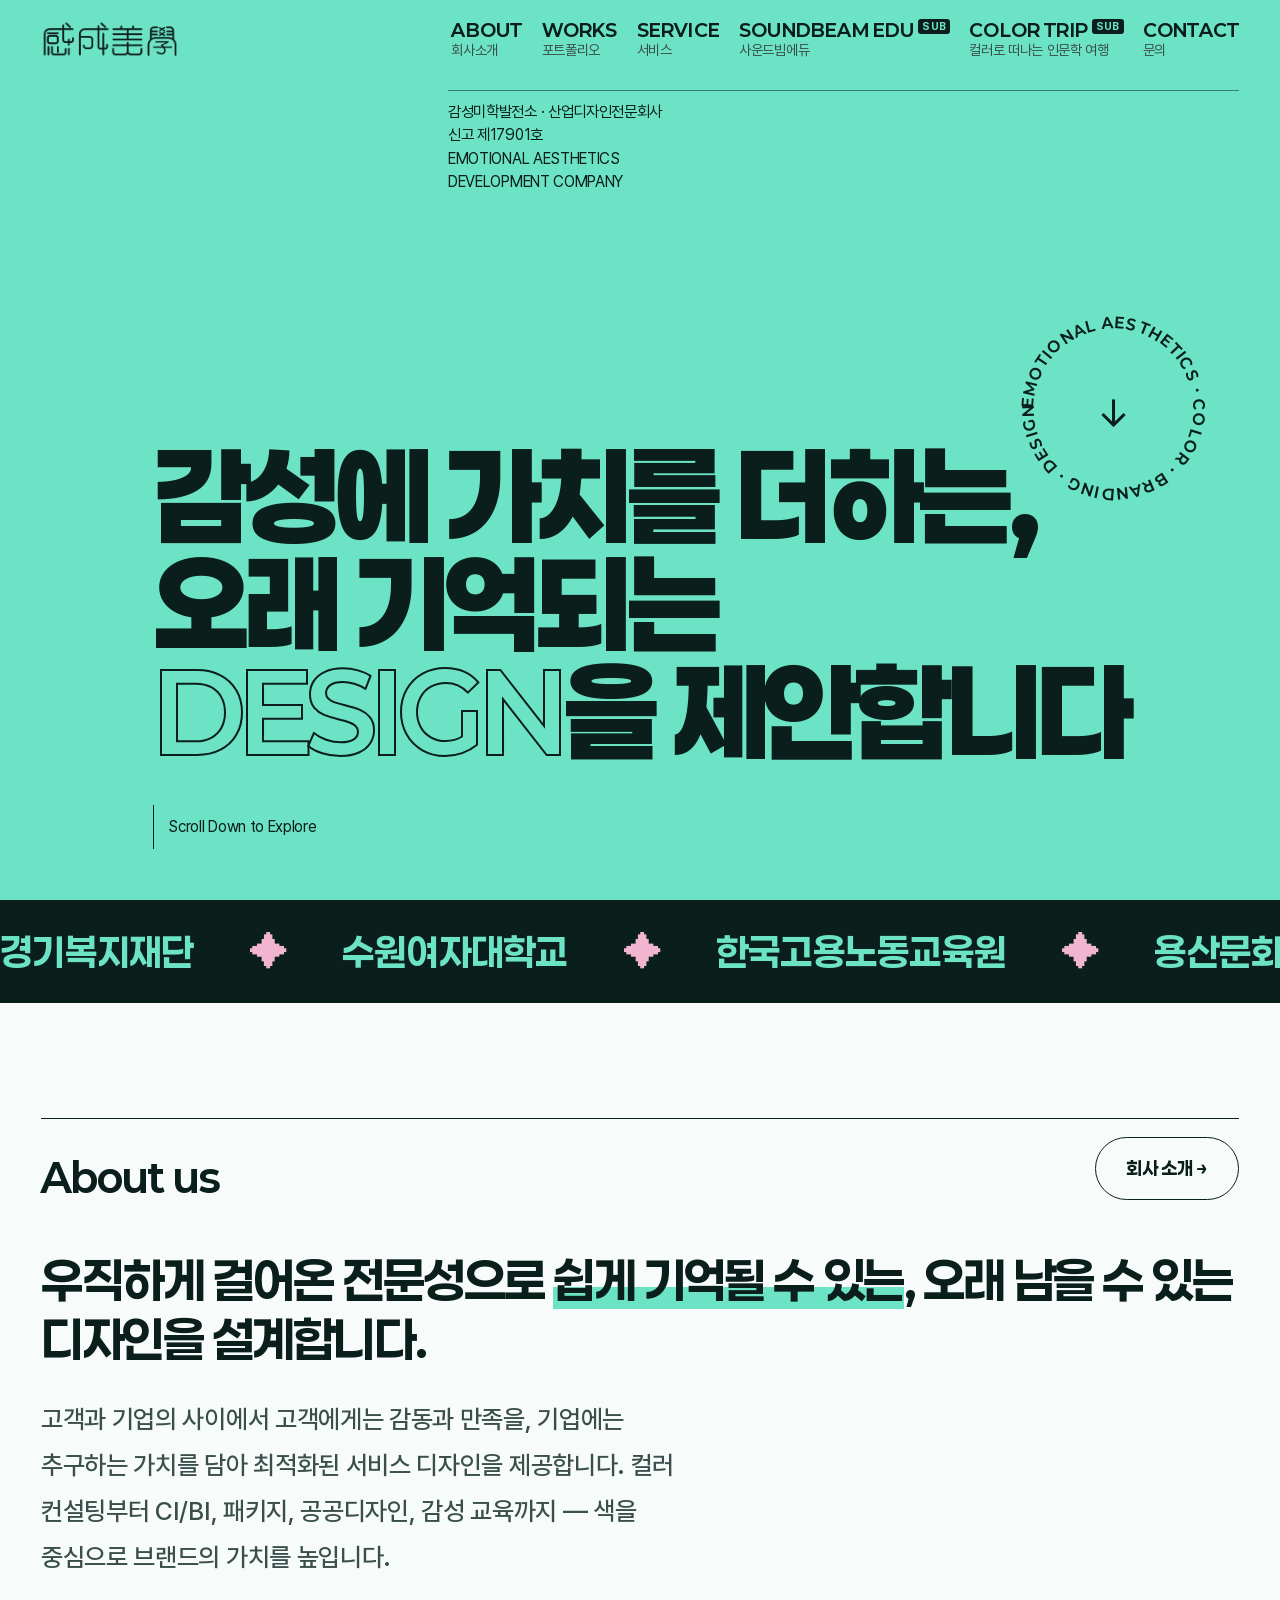
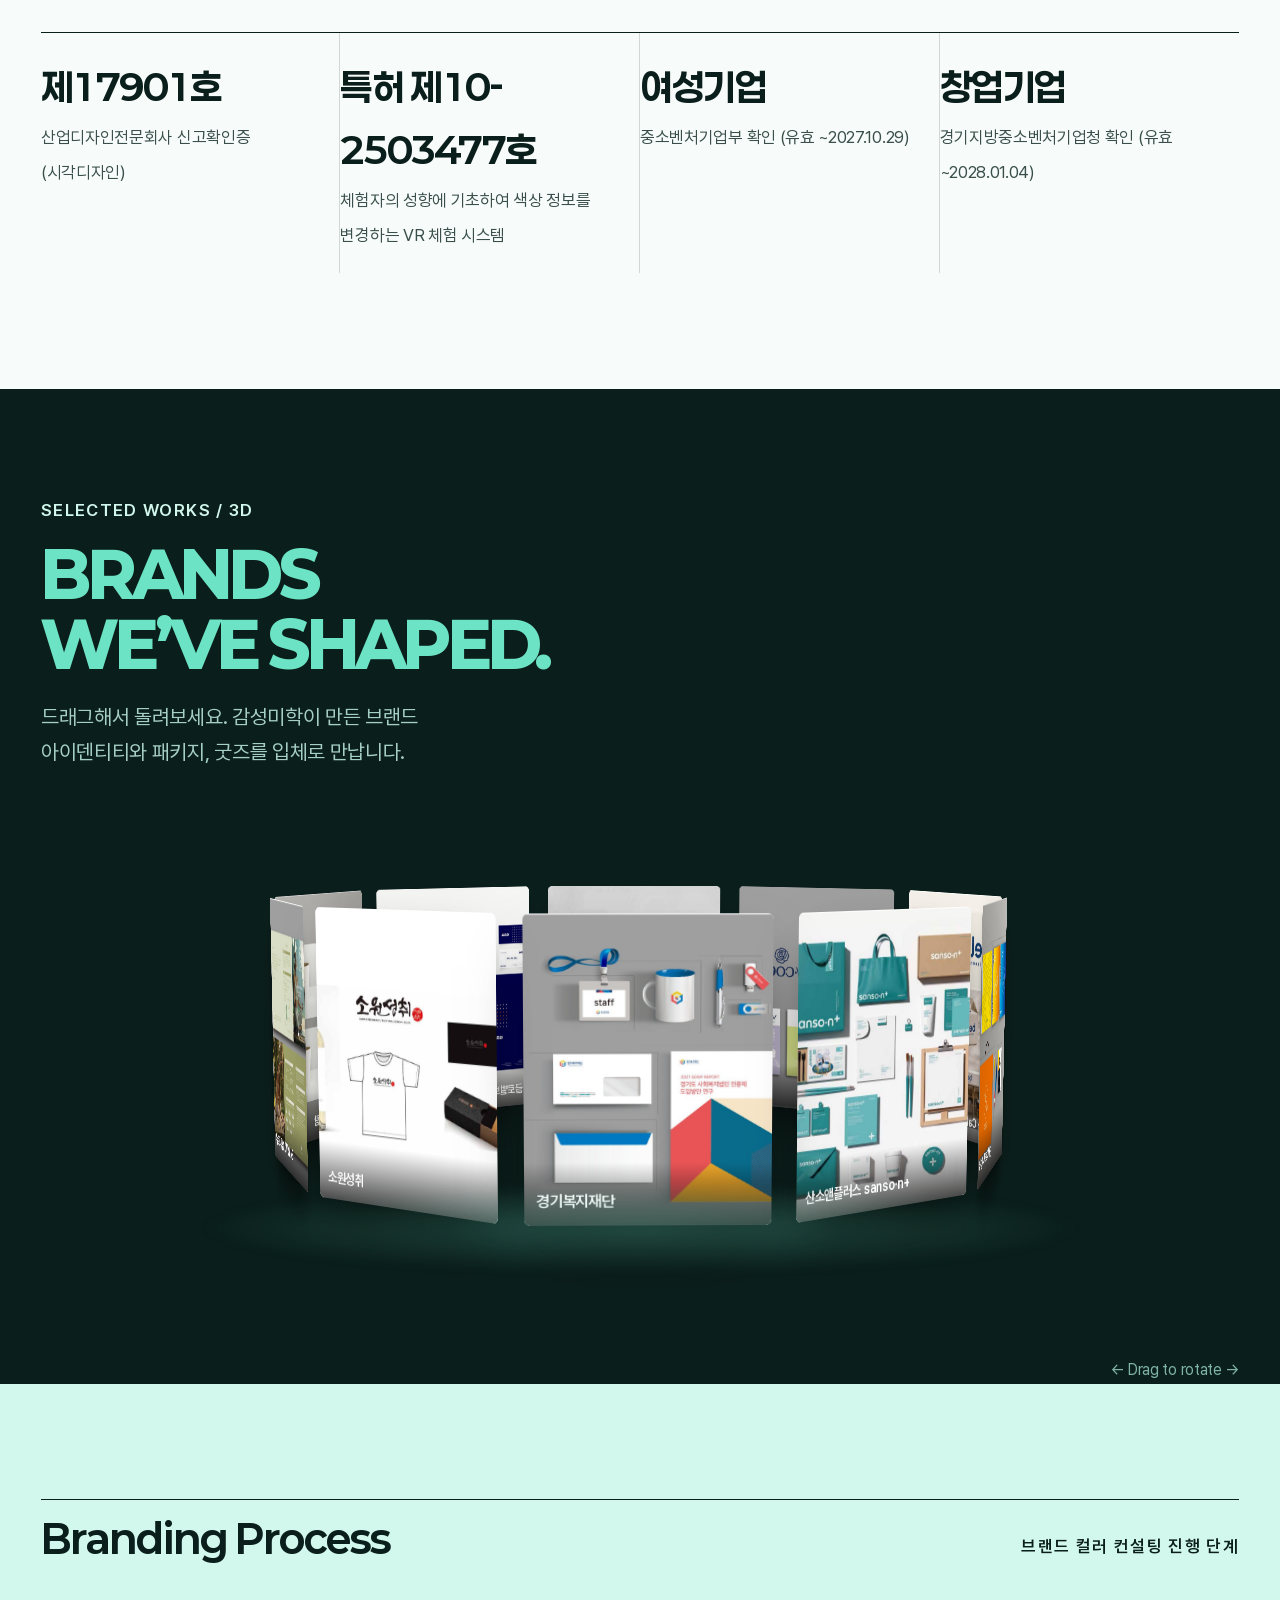
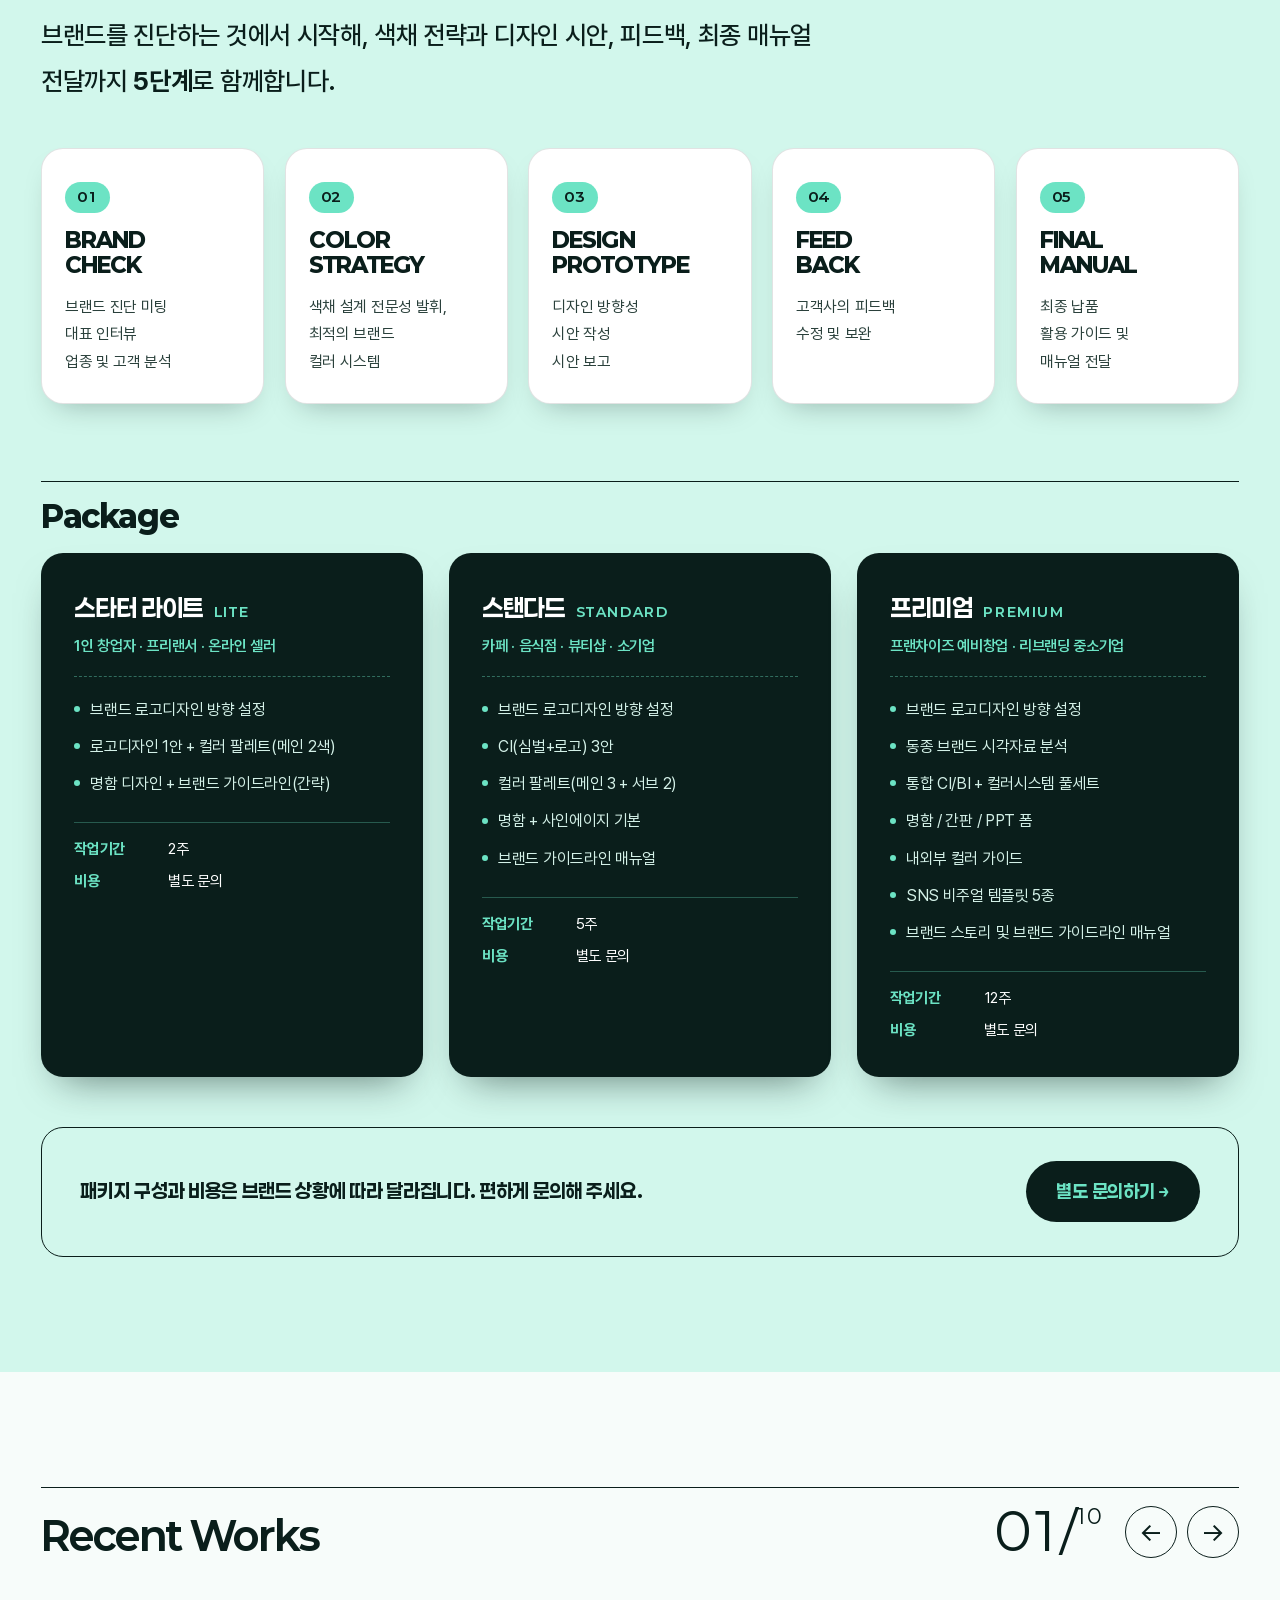
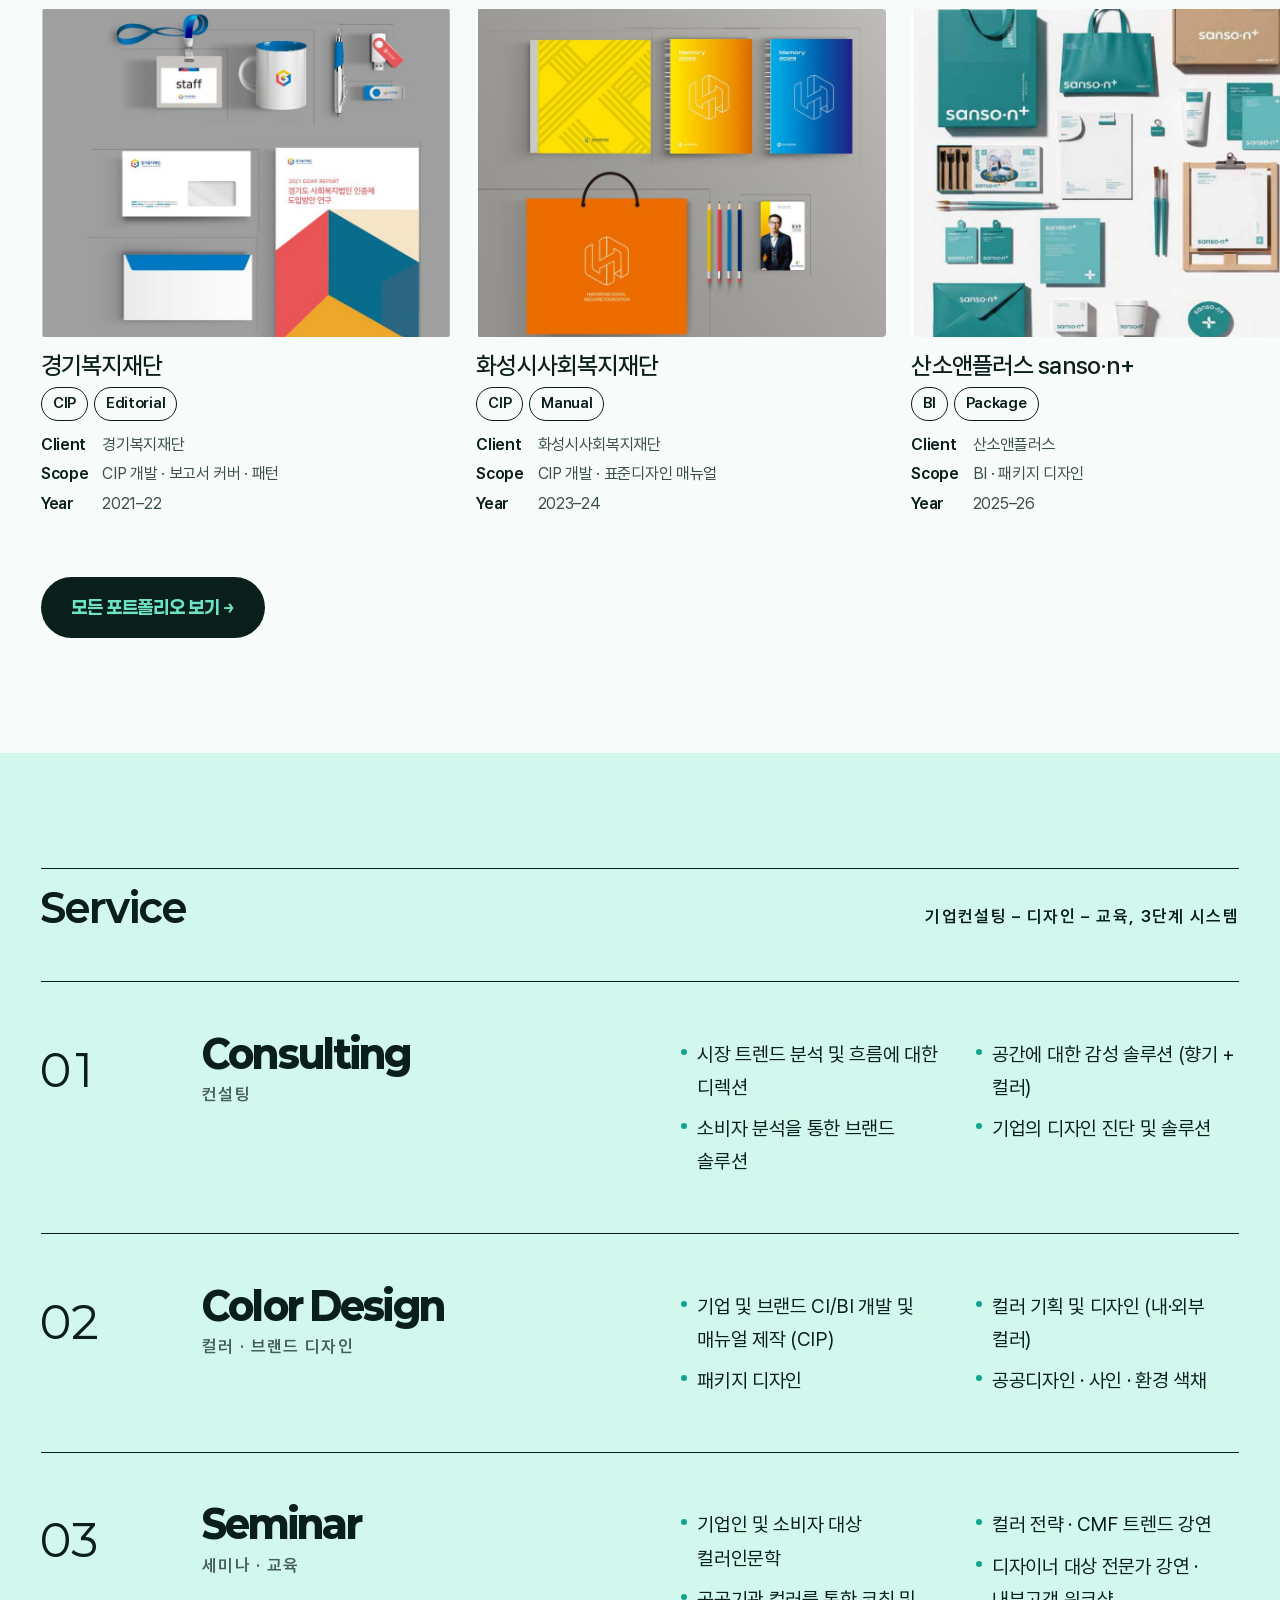
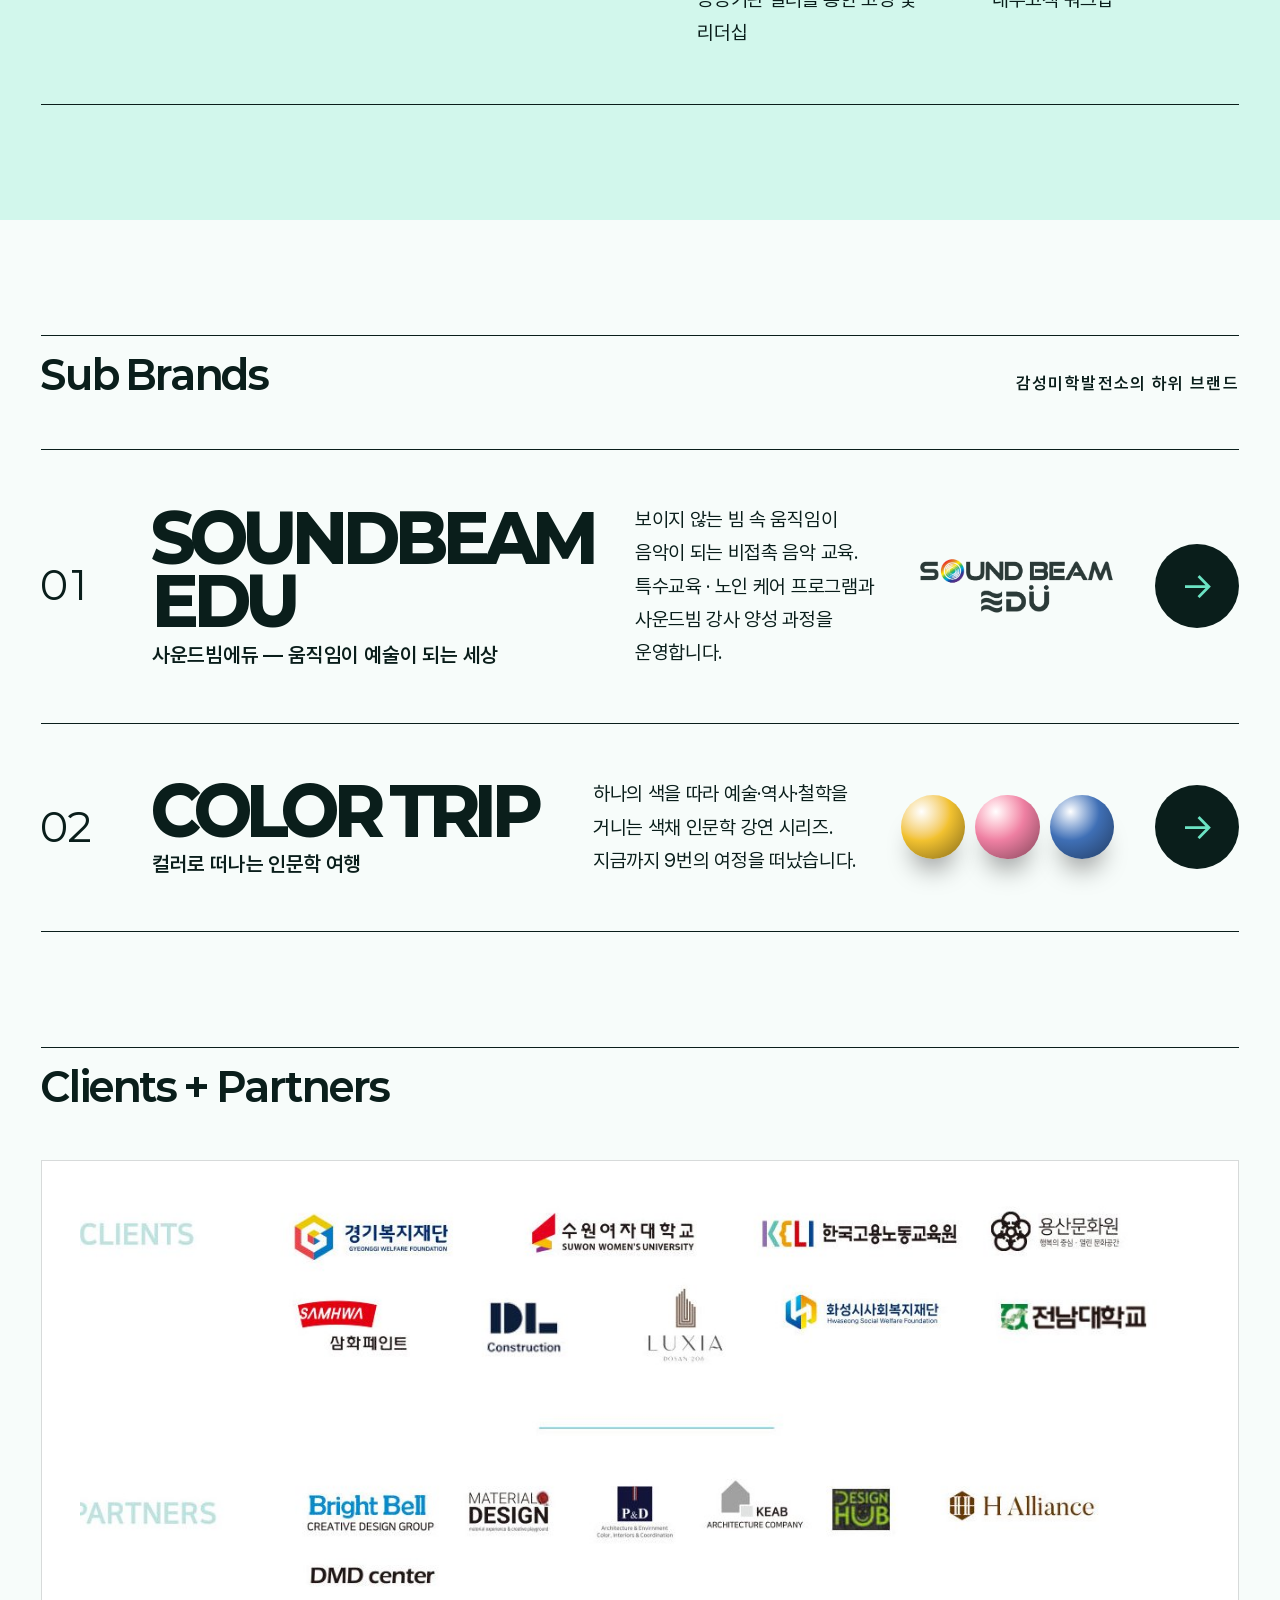
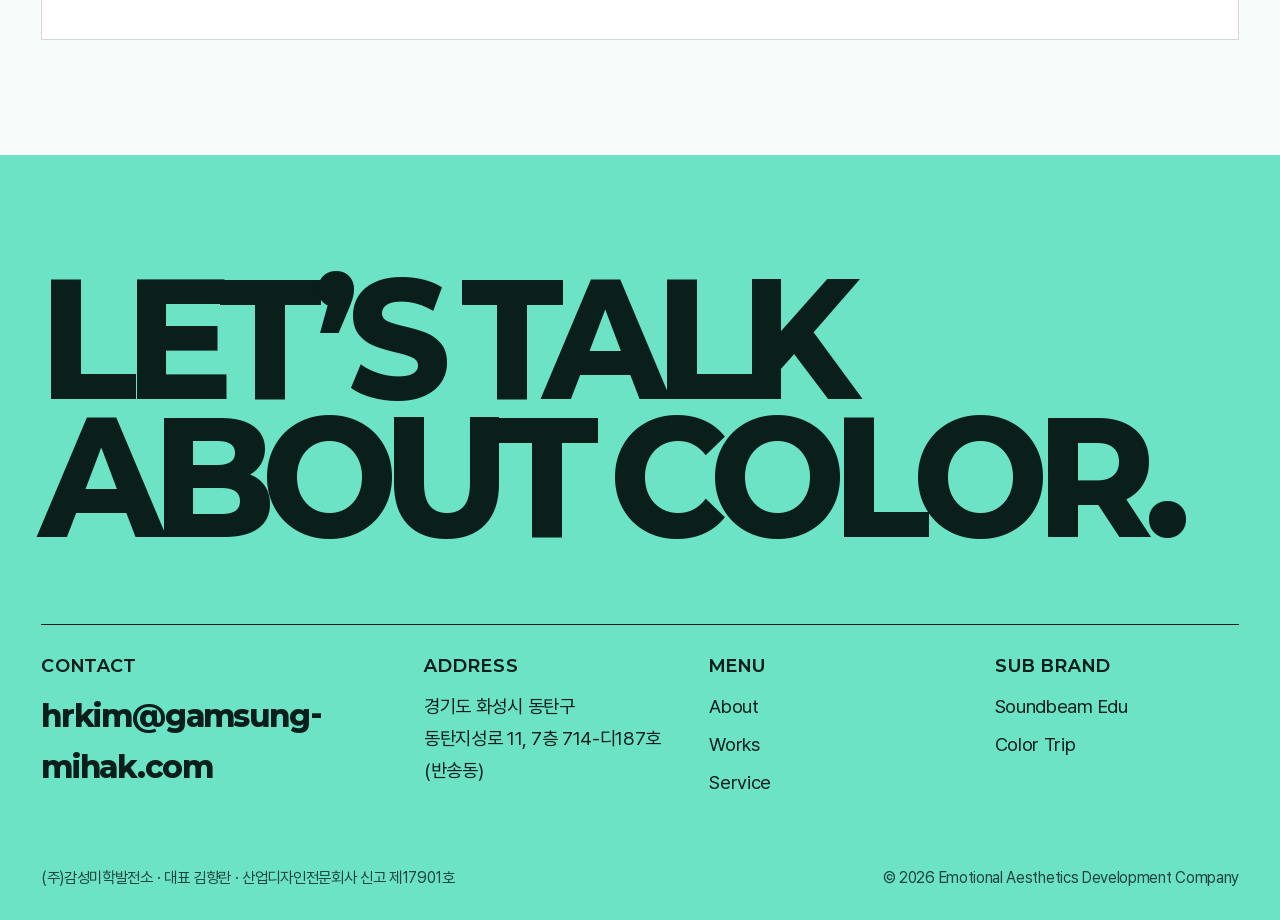
==== commit ac8c537a: "Move Branding Process section from About to Home (between 3D gallery and Recent Works) Co-Authored-B" ====
--- a/docs/index.html
+++ b/docs/index.html
@@ -83,6 +83,44 @@
   <span class="hint">← Drag to rotate →</span>
 </section>
 
+<!-- Branding Process -->
+<section class="sec" id="process" style="background:var(--mint-l)">
+  <div class="wrap">
+    <div class="sec-head"><h2>Branding Process</h2><span class="eyebrow">브랜드 컬러 컨설팅 진행 단계</span></div>
+    <p class="big-p rv" style="max-width:820px">브랜드를 진단하는 것에서 시작해, 색채 전략과 디자인 시안, 피드백, 최종 매뉴얼 전달까지 <b>5단계</b>로 함께합니다.</p>
+    <ol class="bp-steps">
+      <li class="rv"><span class="bp-n">01</span><h3>BRAND<br>CHECK</h3><p>브랜드 진단 미팅<br>대표 인터뷰<br>업종 및 고객 분석</p></li>
+      <li class="rv" style="--d:.06s"><span class="bp-n">02</span><h3>COLOR<br>STRATEGY</h3><p>색채 설계 전문성 발휘,<br>최적의 브랜드<br>컬러 시스템</p></li>
+      <li class="rv" style="--d:.12s"><span class="bp-n">03</span><h3>DESIGN<br>PROTOTYPE</h3><p>디자인 방향성<br>시안 작성<br>시안 보고</p></li>
+      <li class="rv" style="--d:.18s"><span class="bp-n">04</span><h3>FEED<br>BACK</h3><p>고객사의 피드백<br>수정 및 보완</p></li>
+      <li class="rv" style="--d:.24s"><span class="bp-n">05</span><h3>FINAL<br>MANUAL</h3><p>최종 납품<br>활용 가이드 및<br>매뉴얼 전달</p></li>
+    </ol>
+
+    <h3 class="bp-sub rv">Package</h3>
+    <div class="bp-pk">
+      <article class="rv">
+        <h4>스타터 라이트 <small>LITE</small></h4>
+        <p class="bp-for">1인 창업자 · 프리랜서 · 온라인 셀러</p>
+        <ul><li>브랜드 로고디자인 방향 설정</li><li>로고디자인 1안 + 컬러 팔레트(메인 2색)</li><li>명함 디자인 + 브랜드 가이드라인(간략)</li></ul>
+        <dl><dt>작업기간</dt><dd>2주</dd><dt>비용</dt><dd>별도 문의</dd></dl>
+      </article>
+      <article class="rv" style="--d:.08s">
+        <h4>스탠다드 <small>STANDARD</small></h4>
+        <p class="bp-for">카페 · 음식점 · 뷰티샵 · 소기업</p>
+        <ul><li>브랜드 로고디자인 방향 설정</li><li>CI(심벌+로고) 3안</li><li>컬러 팔레트(메인 3 + 서브 2)</li><li>명함 + 사인에이지 기본</li><li>브랜드 가이드라인 매뉴얼</li></ul>
+        <dl><dt>작업기간</dt><dd>5주</dd><dt>비용</dt><dd>별도 문의</dd></dl>
+      </article>
+      <article class="rv" style="--d:.16s">
+        <h4>프리미엄 <small>PREMIUM</small></h4>
+        <p class="bp-for">프랜차이즈 예비창업 · 리브랜딩 중소기업</p>
+        <ul><li>브랜드 로고디자인 방향 설정</li><li>동종 브랜드 시각자료 분석</li><li>통합 CI/BI + 컬러시스템 풀세트</li><li>명함 / 간판 / PPT 폼</li><li>내외부 컬러 가이드</li><li>SNS 비주얼 템플릿 5종</li><li>브랜드 스토리 및 브랜드 가이드라인 매뉴얼</li></ul>
+        <dl><dt>작업기간</dt><dd>12주</dd><dt>비용</dt><dd>별도 문의</dd></dl>
+      </article>
+    </div>
+    <p class="bp-cta rv"><span>패키지 구성과 비용은 브랜드 상황에 따라 달라집니다. 편하게 문의해 주세요.</span><a class="btn ink" href="index.html#contact" data-inq data-inq-title="브랜딩 문의">별도 문의하기 →</a></p>
+  </div>
+</section>
+
 <!-- RECENT WORKS -->
 <section class="sec">
   <div class="wrap">
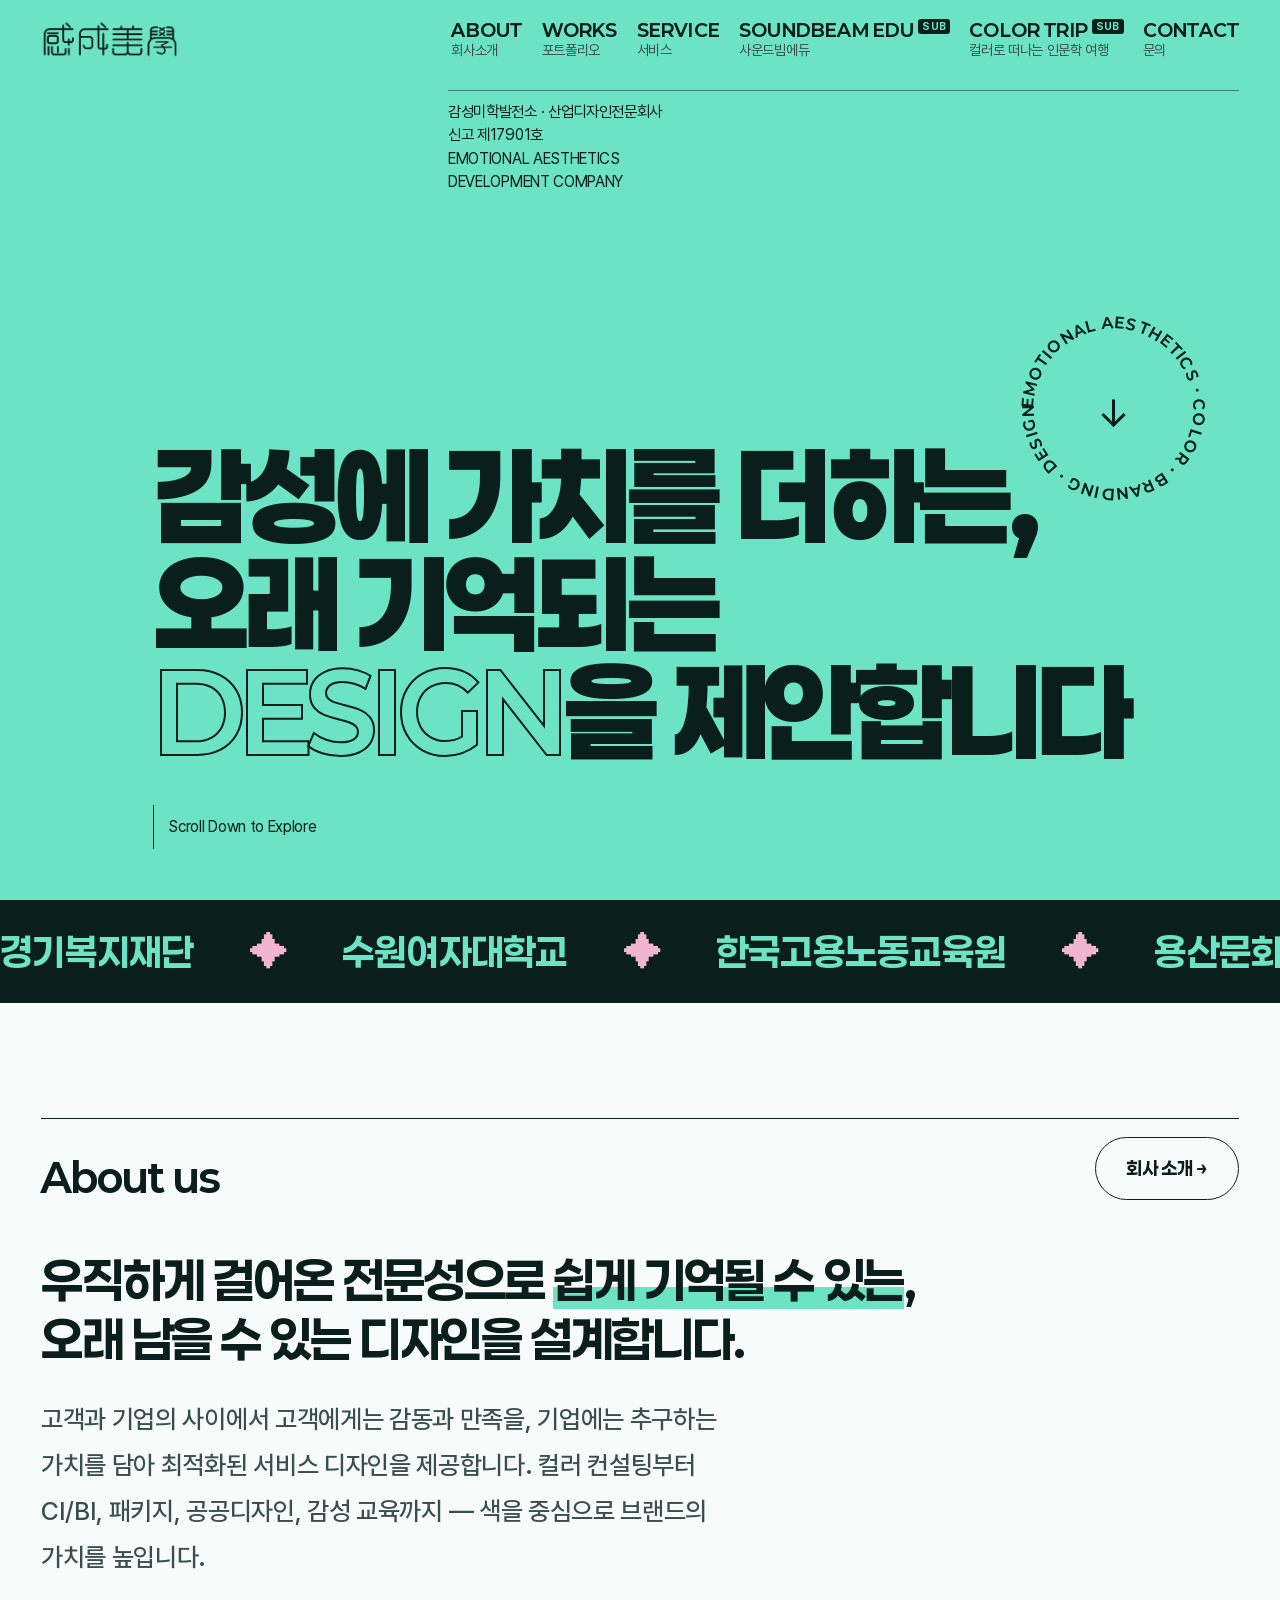
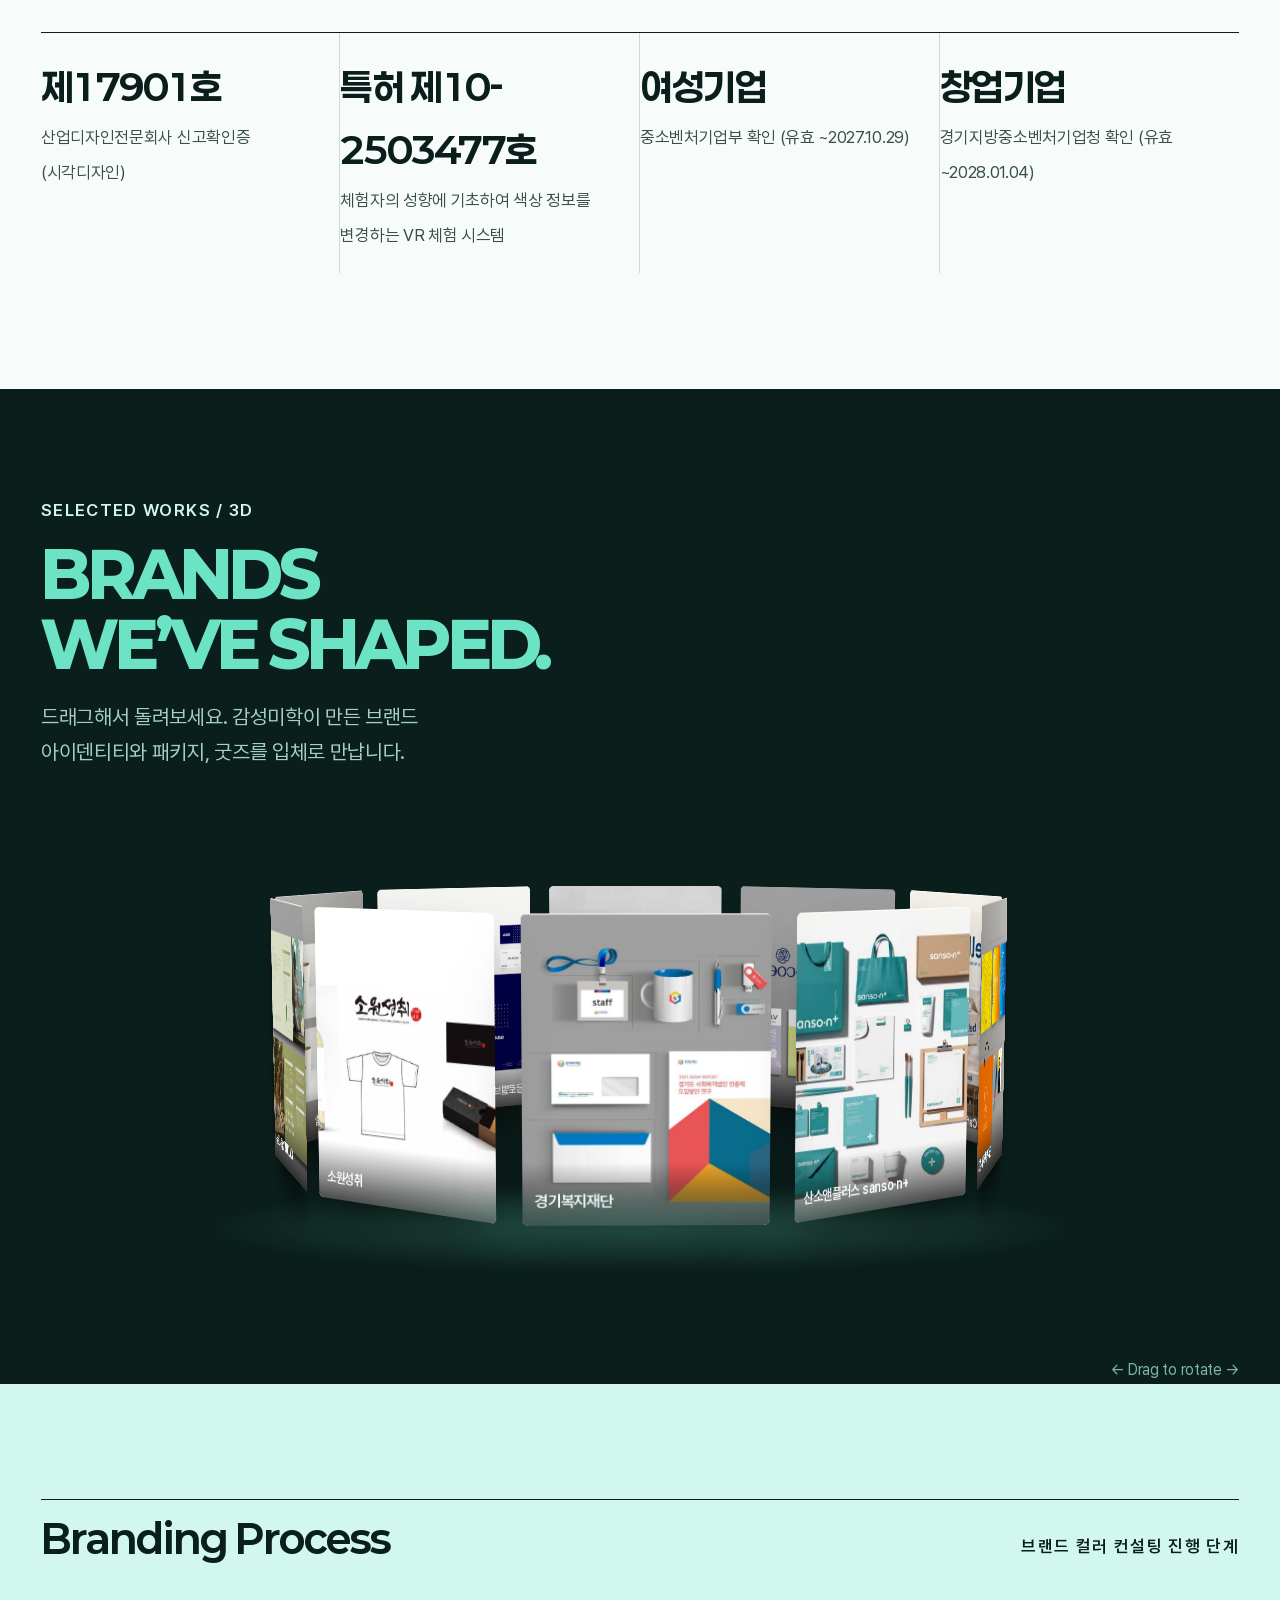
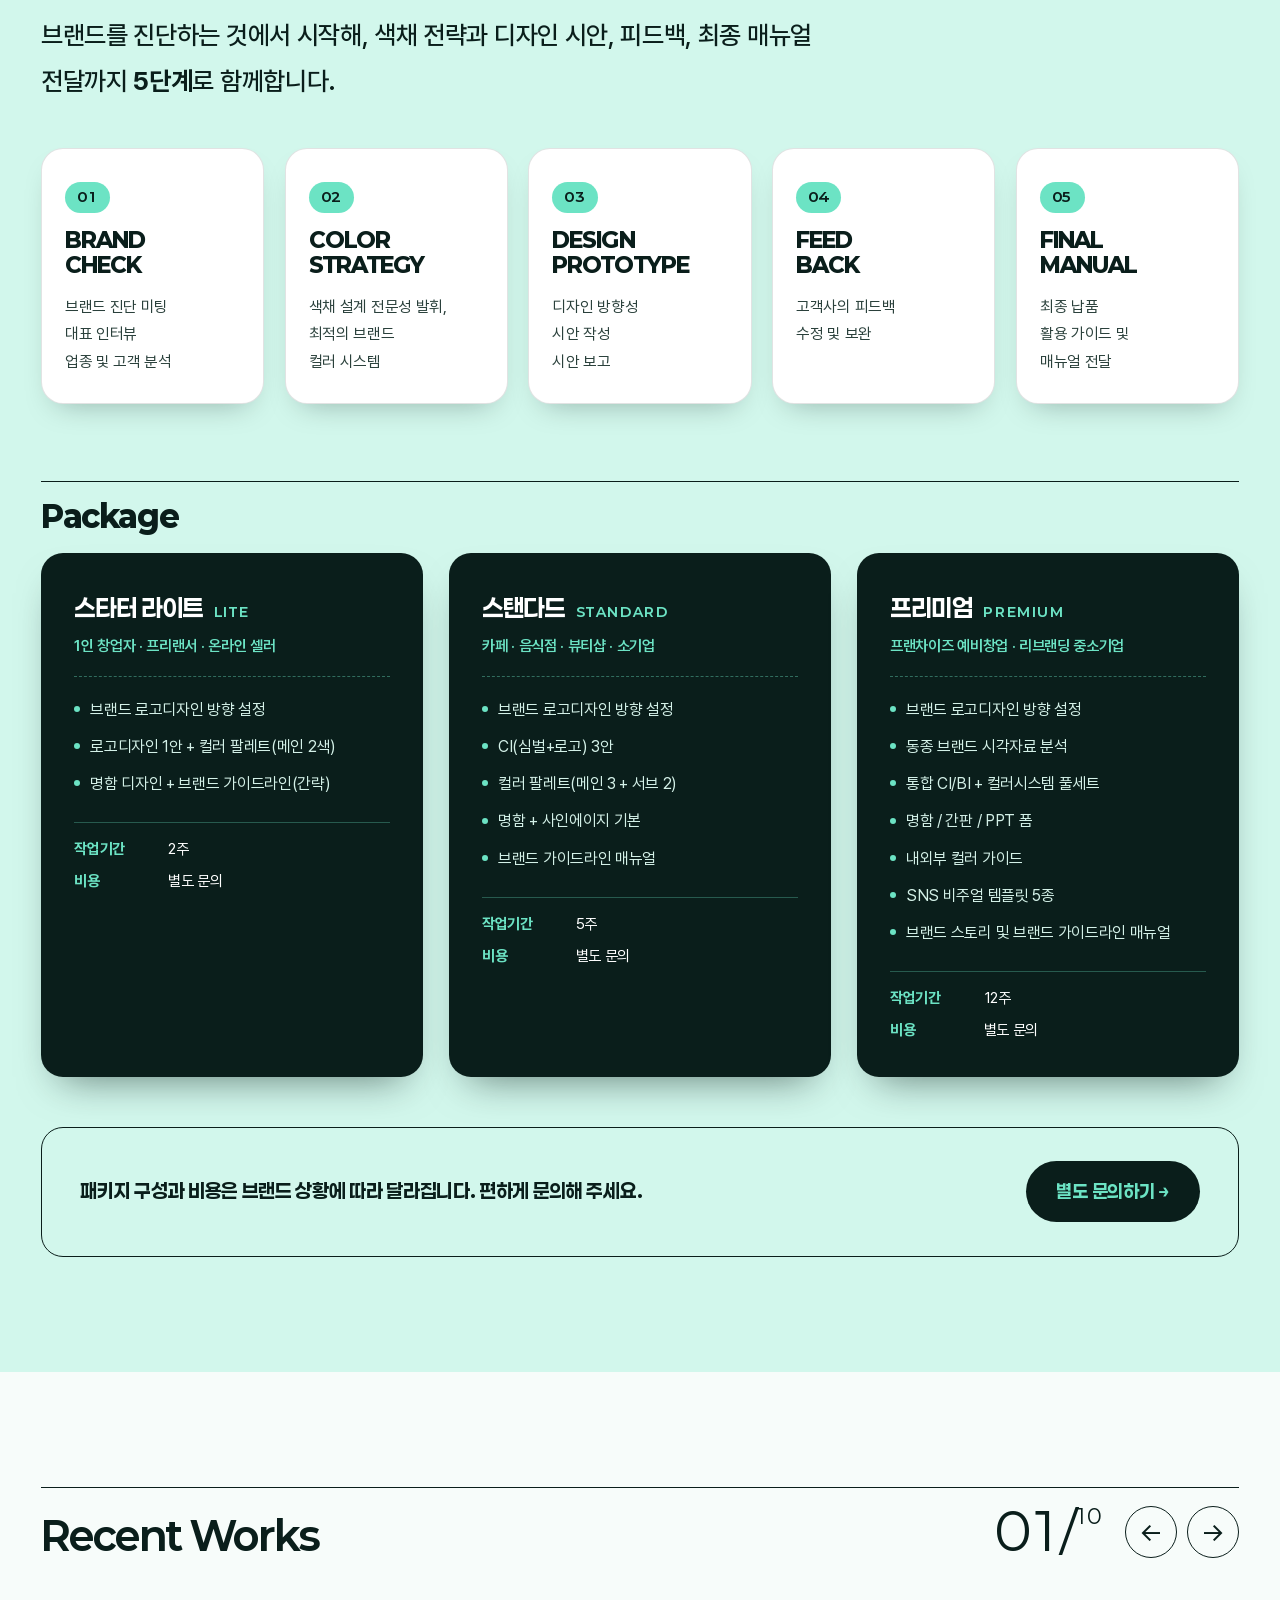
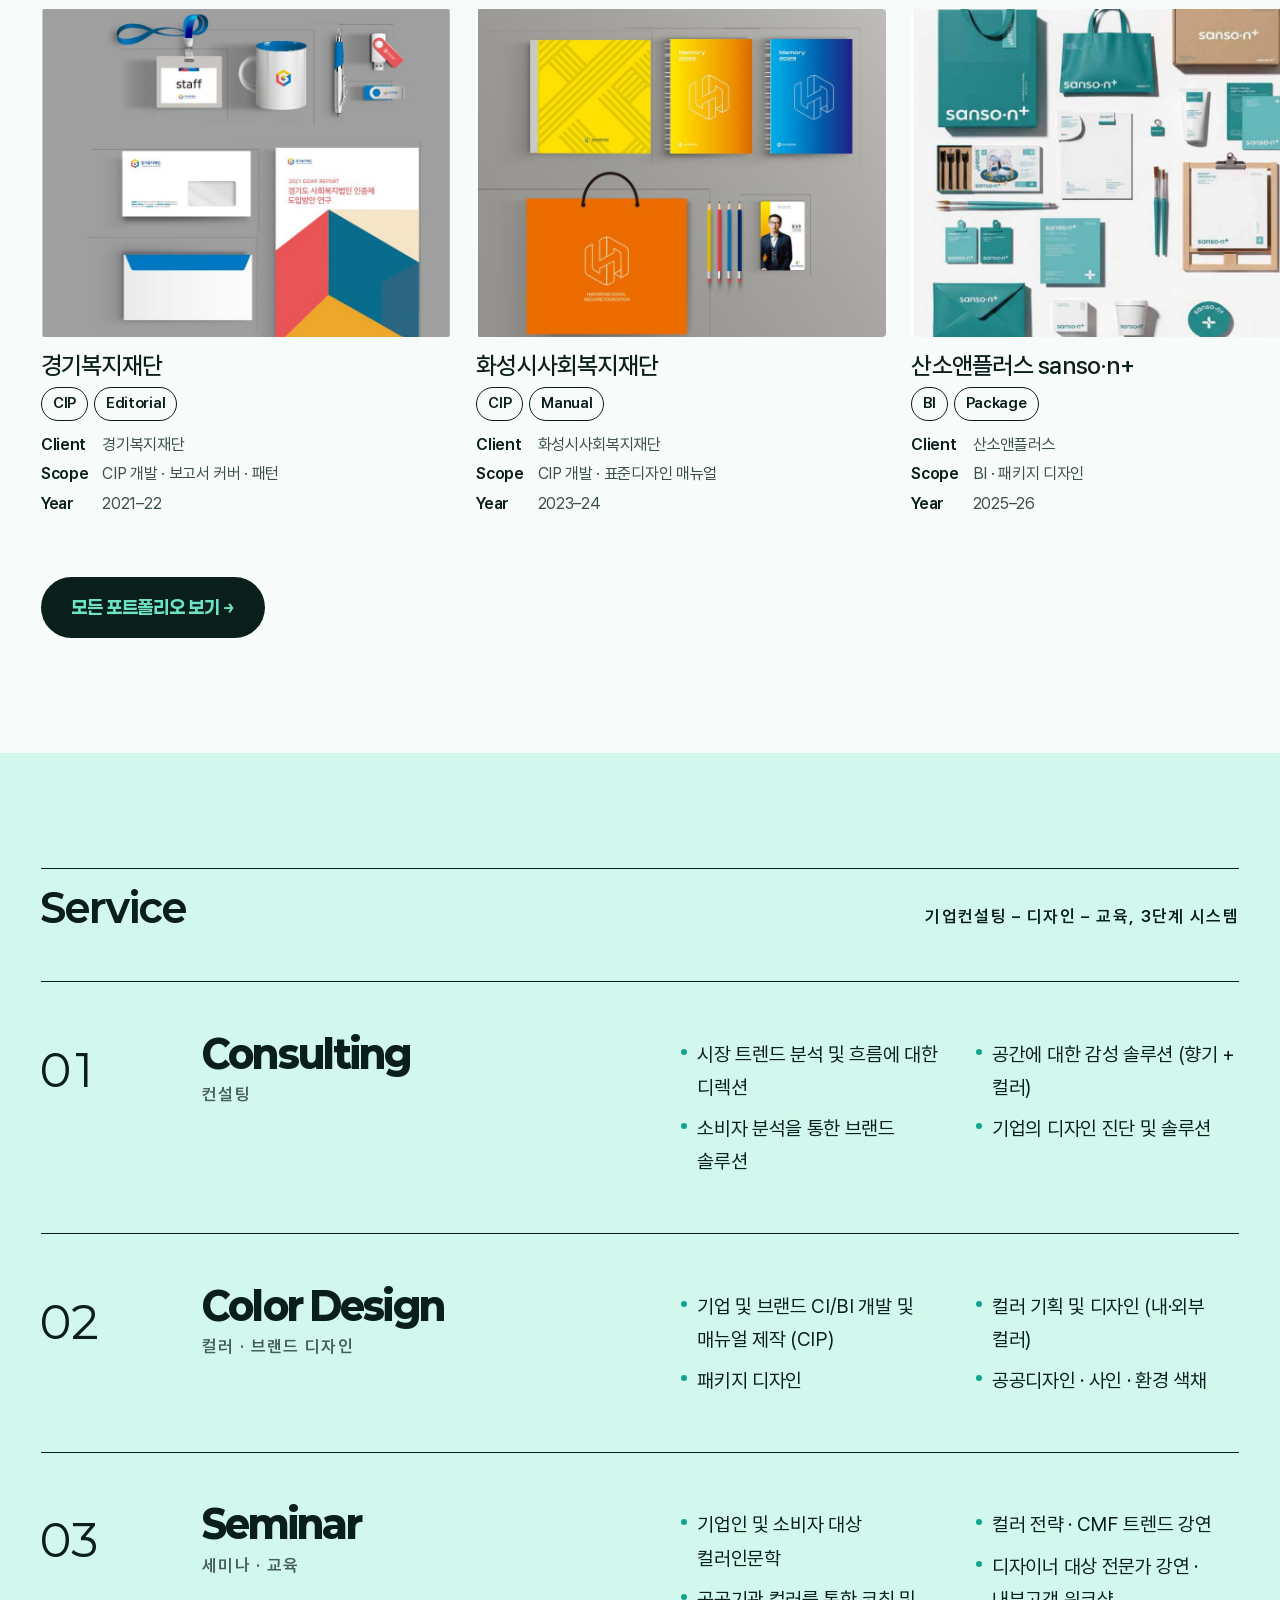
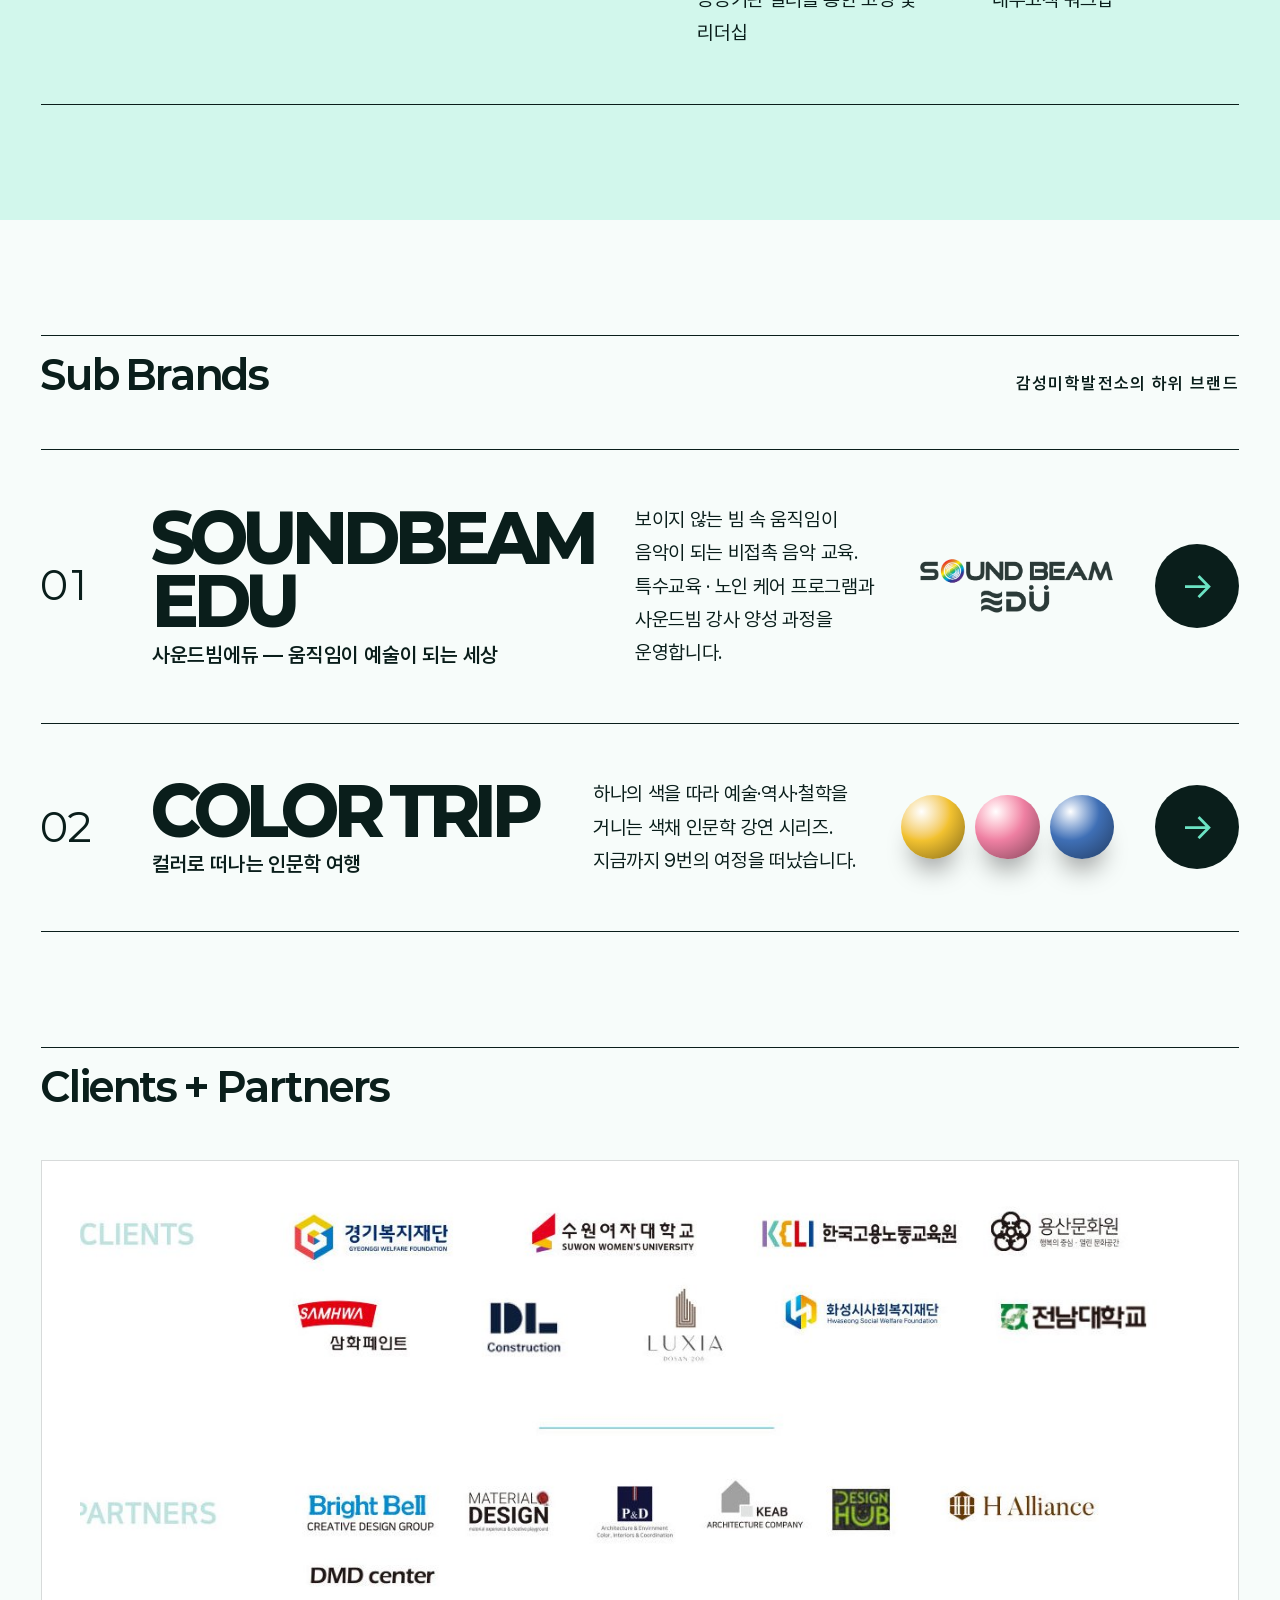
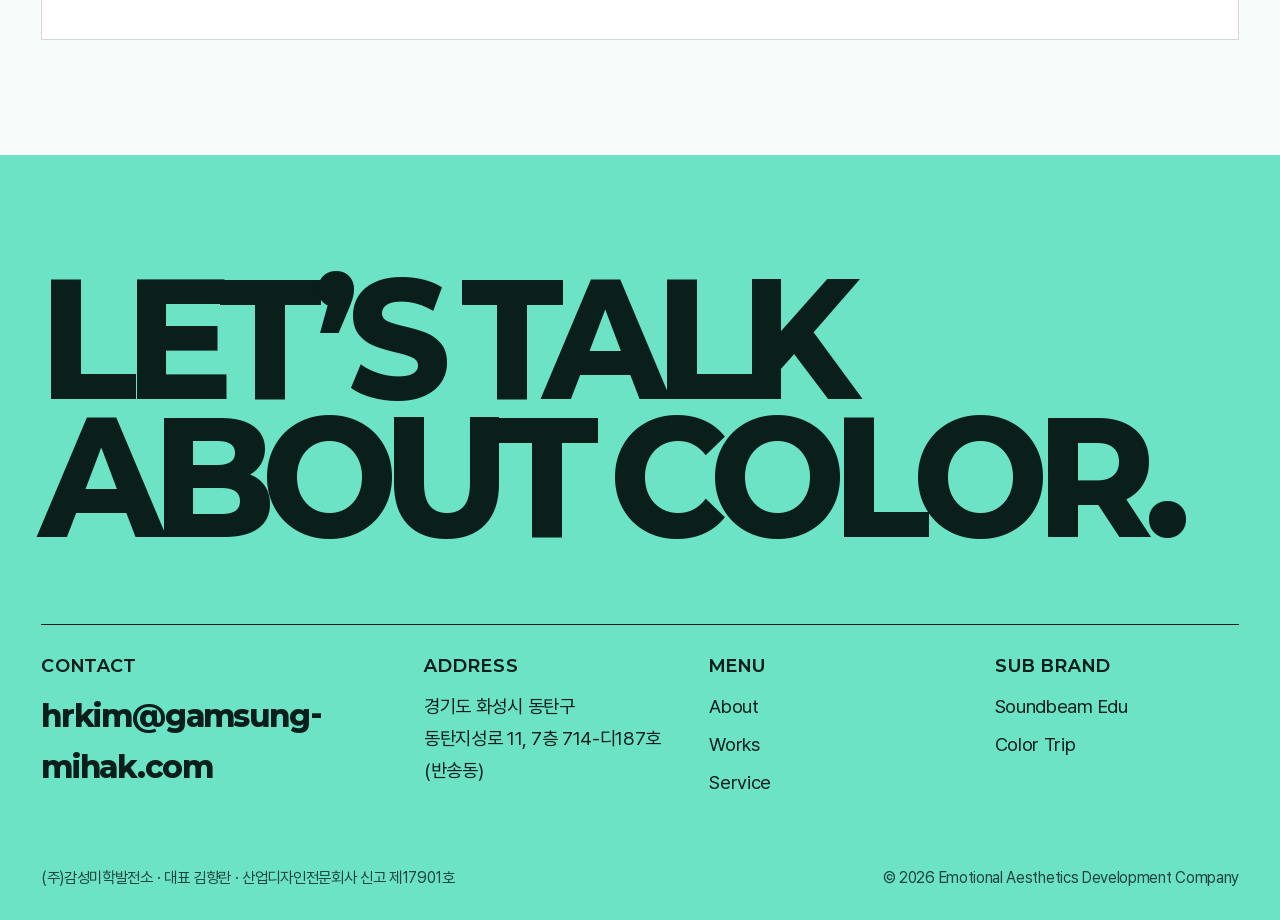
==== commit bc784c24: "Home About us: balance headline into two lines, keep closing phrase together Co-Authored-By: Claude " ====
--- a/docs/index.html
+++ b/docs/index.html
@@ -26,7 +26,7 @@
 <script type="application/ld+json">
 {"@context":"https://schema.org","@type":"Organization","name":"감성미학발전소","alternateName":["(주)감성미학발전소","Emotional Aesthetics Development Company","감성미학"],"url":"https://www.gamsung-mihak.com/","logo":"https://www.gamsung-mihak.com/img/logo.png","image":"https://www.gamsung-mihak.com/img/og_home_v2.jpg","description":"컬러 컨설팅, 브랜딩, 공공디자인, 감성 교육 콘텐츠를 만드는 디자인 회사","founder":{"@type":"Person","name":"김향란"},"email":"hrkim@gamsung-mihak.com","address":{"@type":"PostalAddress","addressCountry":"KR","addressRegion":"경기도","addressLocality":"화성시","streetAddress":"동탄지성로 11, 7층 714-디187호"}}
 </script>
-<link rel="stylesheet" href="style.css?v=12">
+<link rel="stylesheet" href="style.css?v=13">
 </head>
 <body data-page="home">
 <div id="site-header"></div>
@@ -59,8 +59,8 @@
     <div class="sec-head"><h2>About us</h2><a class="btn line" href="about.html">회사 소개 →</a></div>
     <div class="about-grid" style="grid-template-columns:1fr">
       <div>
-        <p class="statement rv">우직하게 걸어온 전문성으로 <em>쉽게 기억될 수 있는</em>, 오래 남을 수 있는 디자인을 설계합니다.</p>
-        <p class="big-p rv" style="margin-top:28px;max-width:640px;color:var(--ink-2)">고객과 기업의 사이에서 고객에게는 감동과 만족을, 기업에는 추구하는 가치를 담아 최적화된 서비스 디자인을 제공합니다. 컬러 컨설팅부터 CI/BI, 패키지, 공공디자인, 감성 교육까지 — 색을 중심으로 브랜드의 가치를 높입니다.</p>
+        <p class="statement rv">우직하게 걸어온 전문성으로 <em>쉽게 기억될 수 있는</em>,<br class="br-d"> 오래 남을 수 있는 디자인을 설계합니다.</p>
+        <p class="big-p rv" style="margin-top:28px;max-width:720px;color:var(--ink-2)">고객과 기업의 사이에서 고객에게는 감동과 만족을, 기업에는 추구하는 가치를 담아 최적화된 서비스 디자인을 제공합니다. 컬러 컨설팅부터 CI/BI, 패키지, 공공디자인, 감성 교육까지 — 색을 중심으로 브랜드의 가치를&nbsp;높입니다.</p>
       </div>
     </div>
     <div class="facts">
--- a/docs/style.css
+++ b/docs/style.css
@@ -463,6 +463,8 @@
 .bp-steps li,.bp-pk article{min-width:0}
 .bp-steps h3{overflow-wrap:anywhere}
 @media (max-width:620px){.bp-steps{grid-template-columns:1fr}}
+@media (max-width:900px){.br-d{display:none}}
+#about-teaser .statement{text-wrap:balance}
 #instructor .two>*{min-width:0}
 #instructor .statement{font-size:clamp(1.9rem,3vw,3.4rem)!important;overflow-wrap:break-word}
 #instructor table.t{font-size:1.05rem}
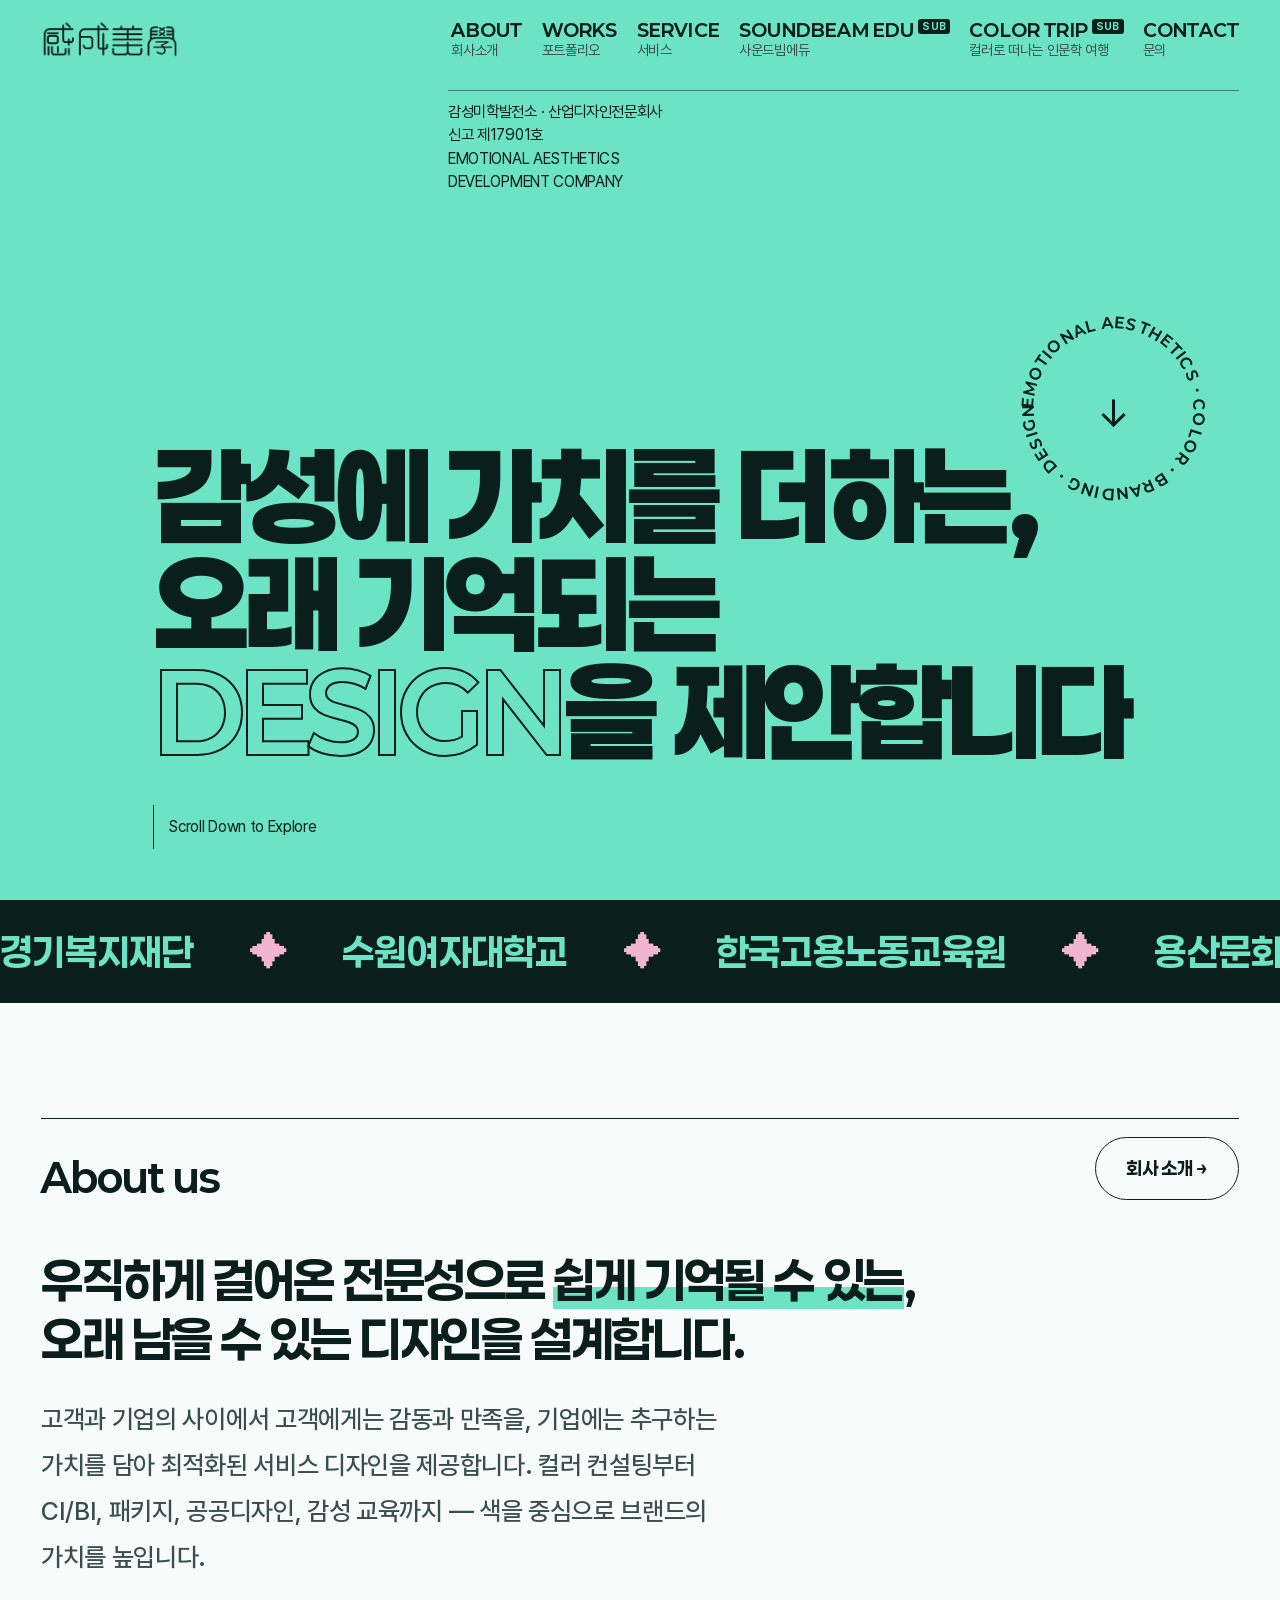
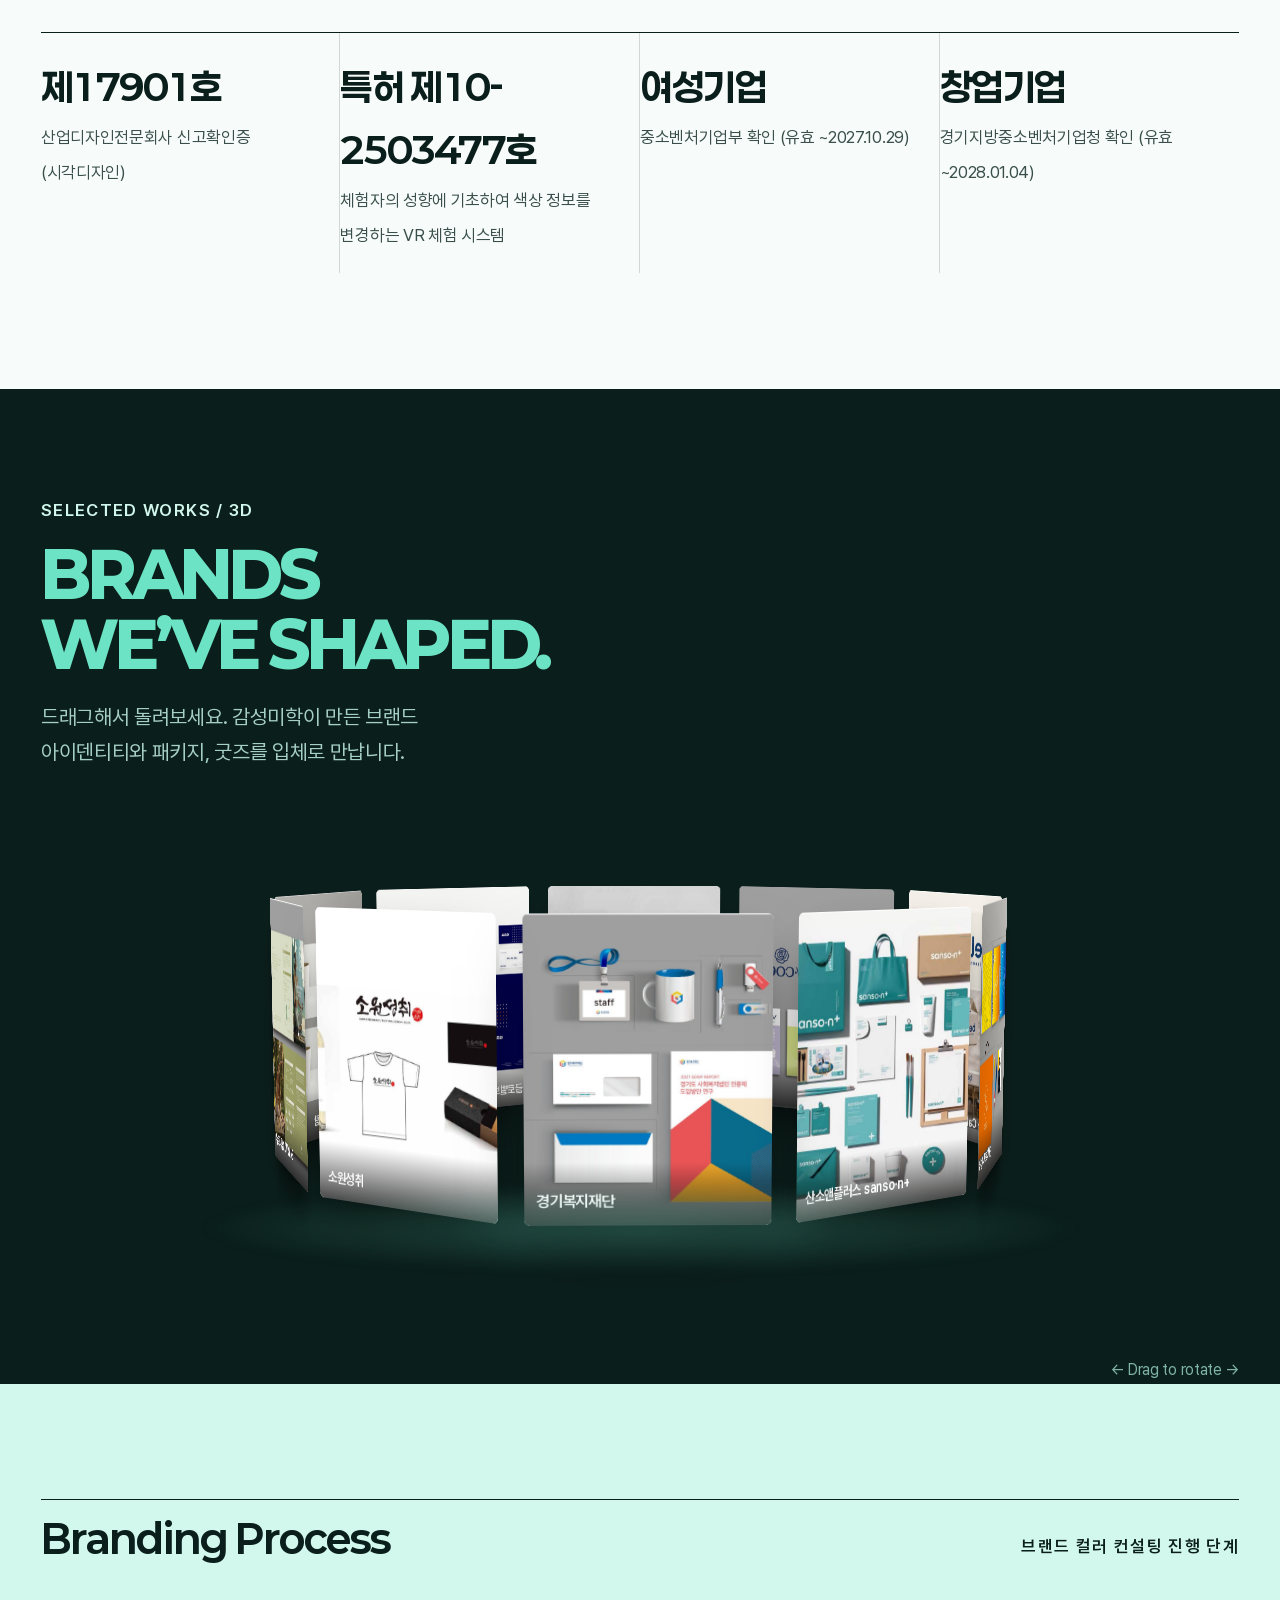
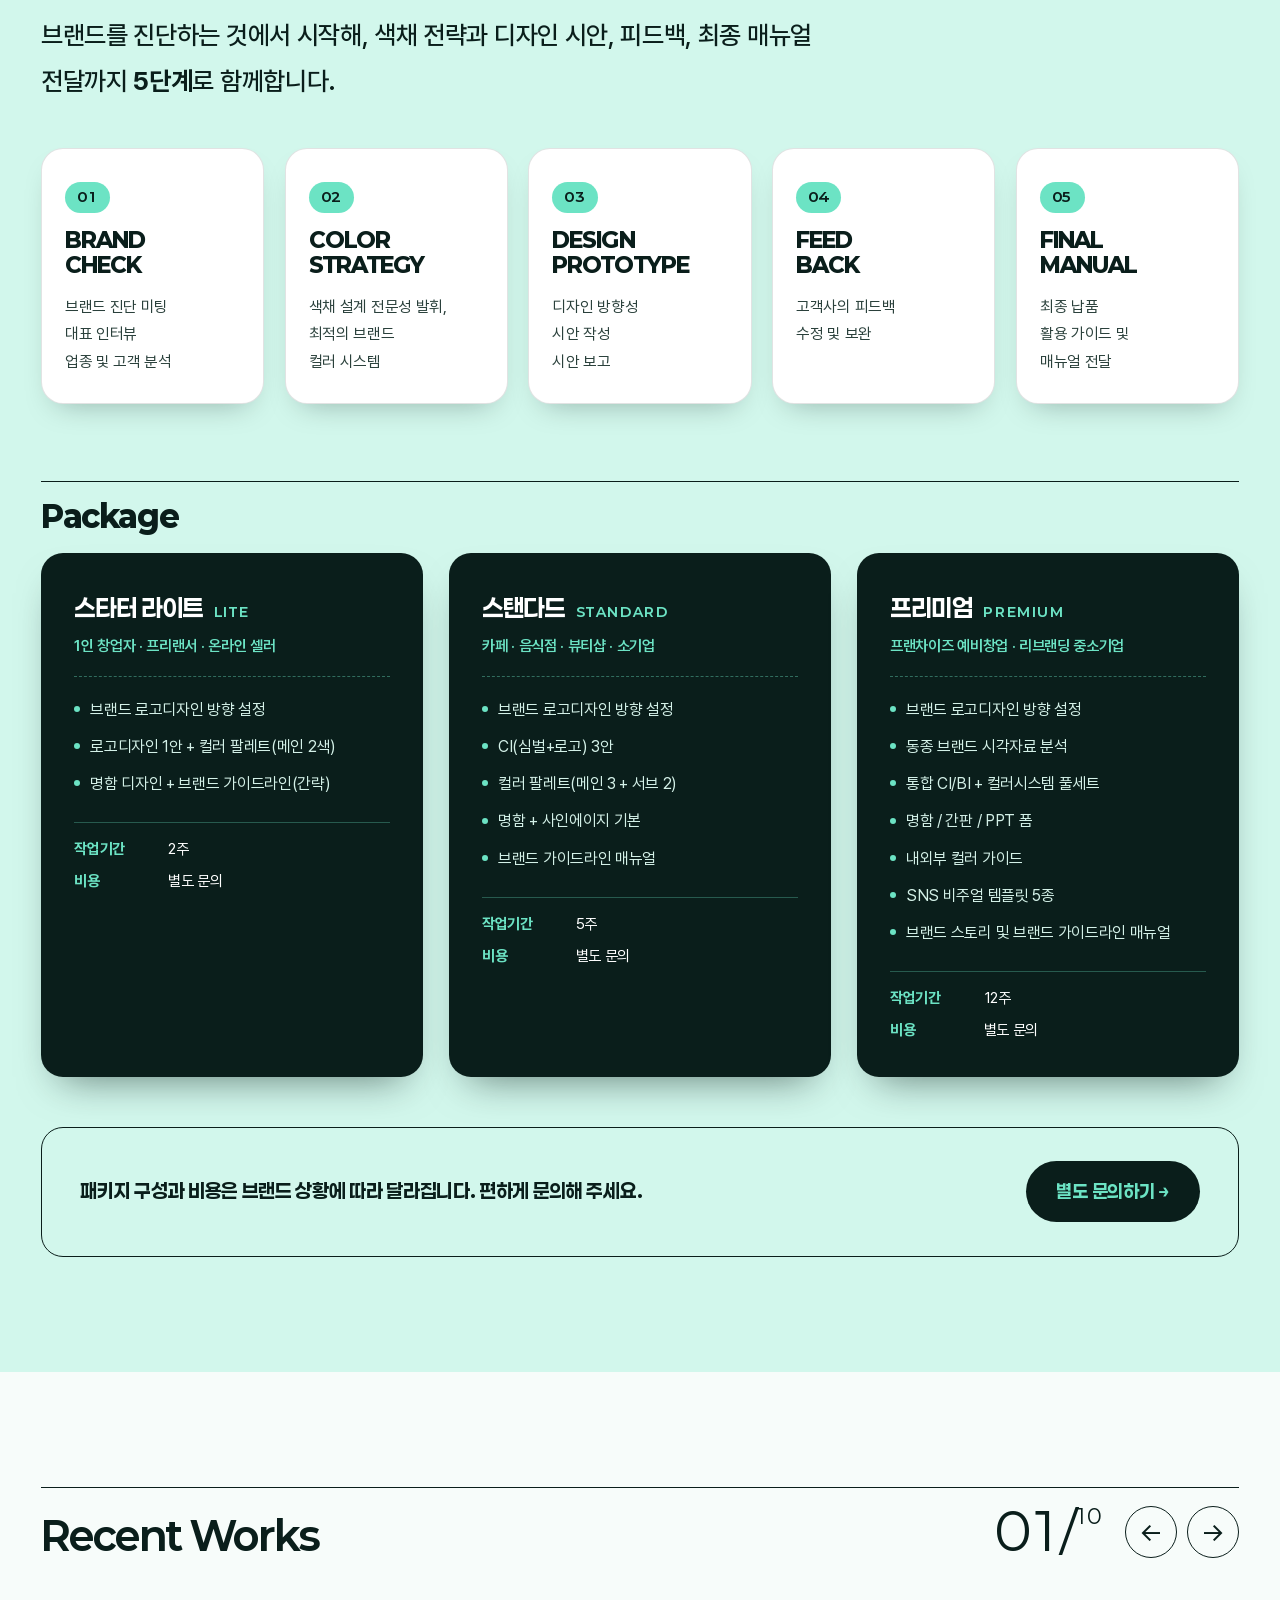
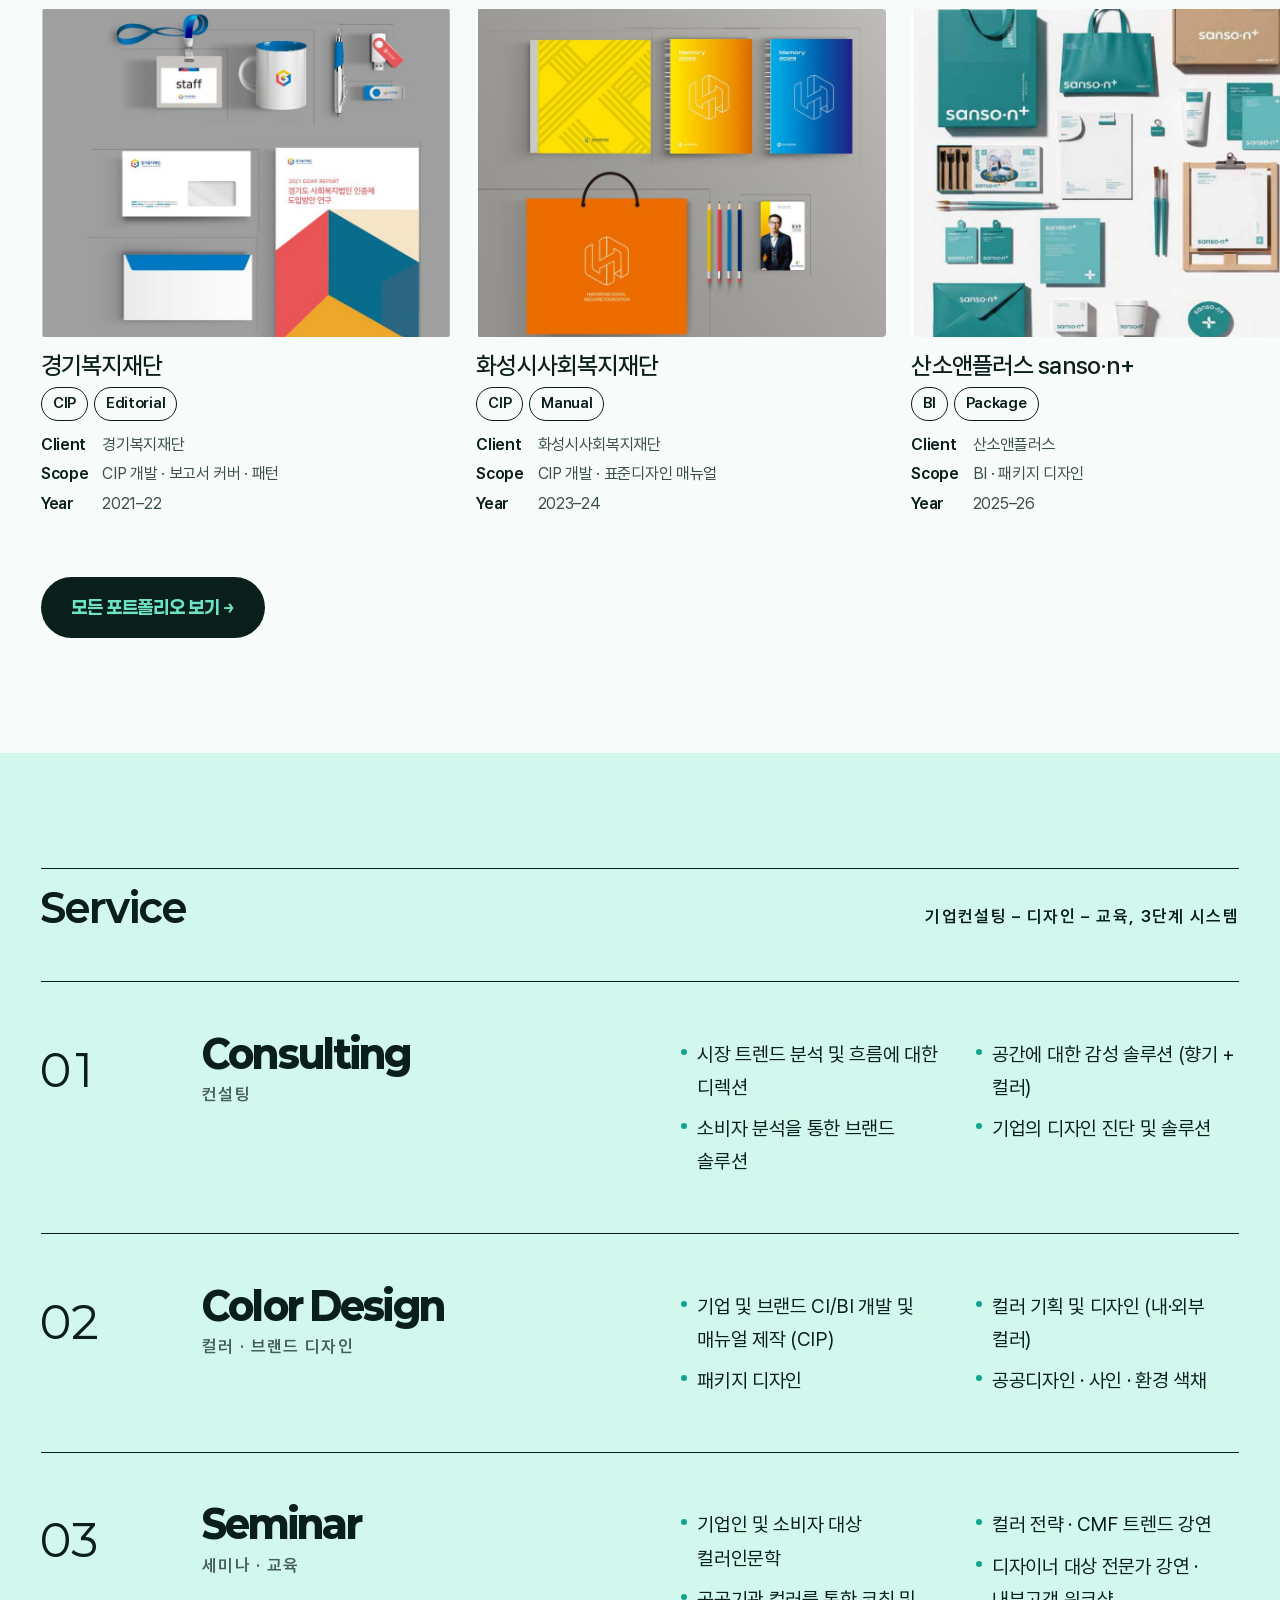
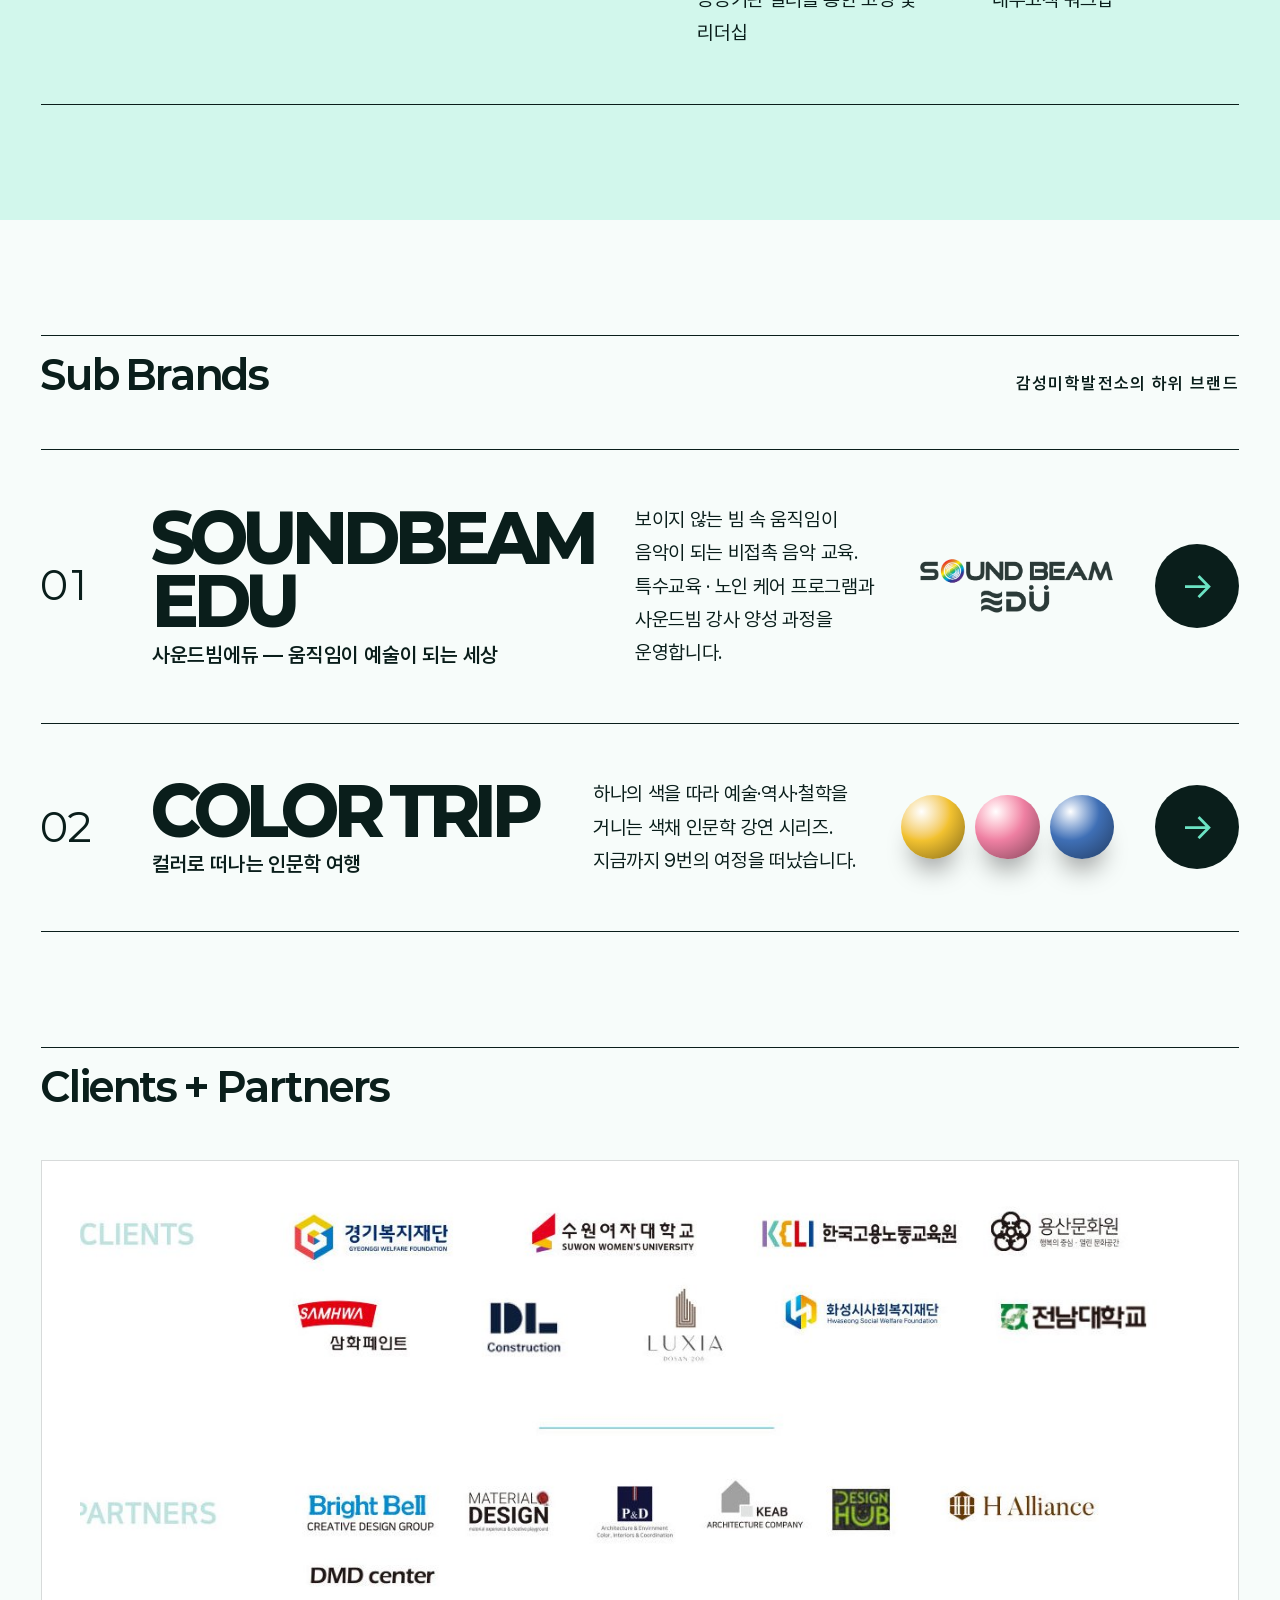
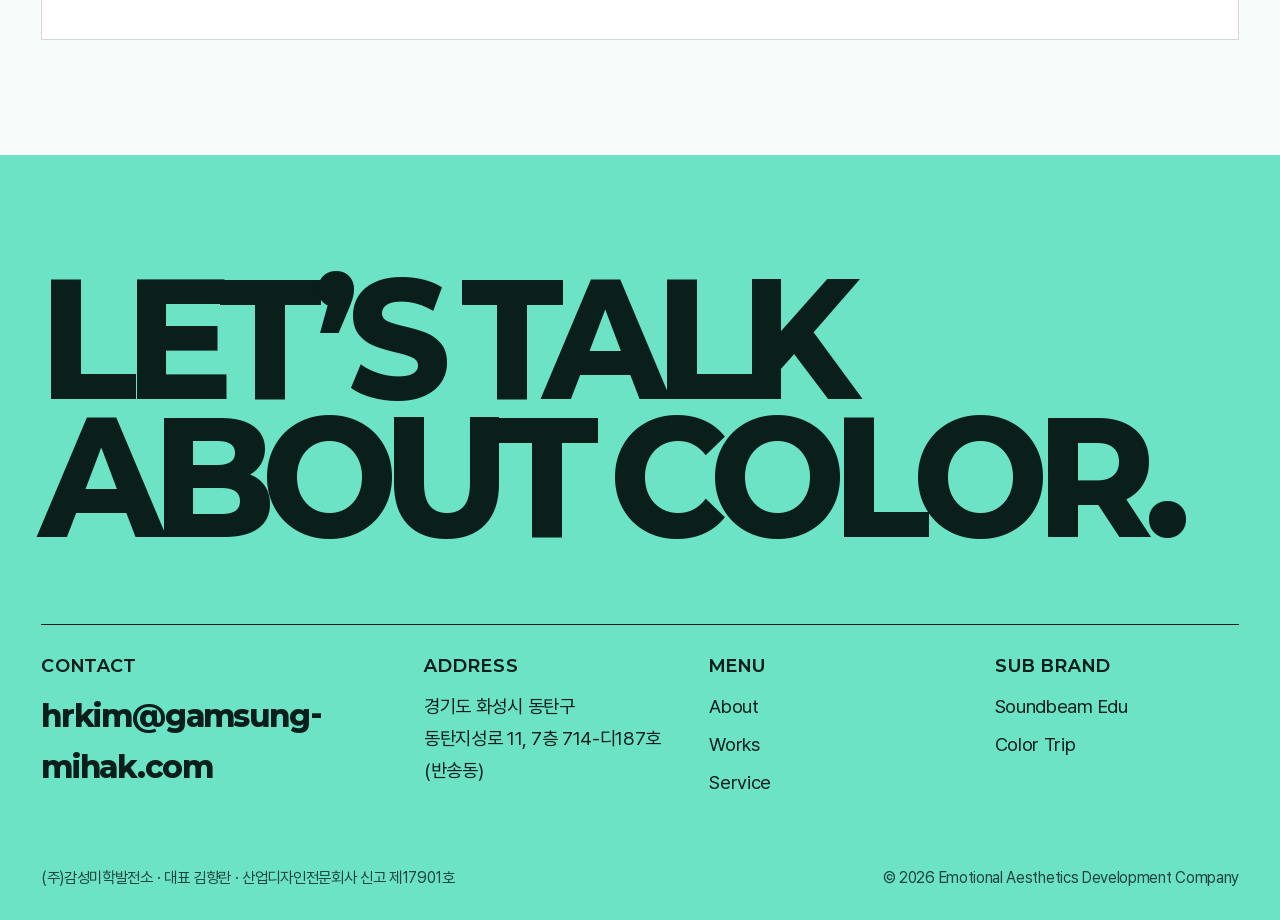
==== commit 767dba21: "SEO/GEO: static nav/footer/works fallbacks, favicon, titles, JSON-LD, llms.txt, 404, sitemap lastmod" ====
--- a/docs/index.html
+++ b/docs/index.html
@@ -26,10 +26,16 @@
 <script type="application/ld+json">
 {"@context":"https://schema.org","@type":"Organization","name":"감성미학발전소","alternateName":["(주)감성미학발전소","Emotional Aesthetics Development Company","감성미학"],"url":"https://www.gamsung-mihak.com/","logo":"https://www.gamsung-mihak.com/img/logo.png","image":"https://www.gamsung-mihak.com/img/og_home_v2.jpg","description":"컬러 컨설팅, 브랜딩, 공공디자인, 감성 교육 콘텐츠를 만드는 디자인 회사","founder":{"@type":"Person","name":"김향란"},"email":"hrkim@gamsung-mihak.com","address":{"@type":"PostalAddress","addressCountry":"KR","addressRegion":"경기도","addressLocality":"화성시","streetAddress":"동탄지성로 11, 7층 714-디187호"}}
 </script>
+<script type="application/ld+json">
+{"@context":"https://schema.org","@type":"WebSite","name":"감성미학발전소","alternateName":"Emotional Aesthetics Development Company","url":"https://www.gamsung-mihak.com/","inLanguage":"ko"}
+</script>
+<link rel="icon" href="favicon.ico" sizes="48x48">
+<link rel="icon" type="image/png" href="favicon-48.png" sizes="48x48">
+<link rel="apple-touch-icon" href="apple-touch-icon.png">
 <link rel="stylesheet" href="style.css?v=13">
 </head>
 <body data-page="home">
-<div id="site-header"></div>
+<div id="site-header"><nav aria-label="주 메뉴"><a href="index.html">감성미학발전소 홈</a> · <a href="about.html">회사소개</a> · <a href="works.html">포트폴리오</a> · <a href="index.html#service">서비스</a> · <a href="soundbeam.html">사운드빔에듀</a> · <a href="colortrip.html">컬러로 떠나는 인문학 여행</a></nav></div>
 
 <main>
 <!-- HERO -->
@@ -178,7 +184,7 @@
 </section>
 </main>
 
-<div id="site-footer"></div>
+<div id="site-footer"><footer><p>(주)감성미학발전소 · 경기도 화성시 동탄구 동탄지성로 11, 7층 714-디187호 (반송동) · 이메일 hrkim@gamsung-mihak.com</p><p><a href="about.html">회사소개</a> · <a href="works.html">포트폴리오</a> · <a href="soundbeam.html">사운드빔에듀</a> · <a href="colortrip.html">컬러로 떠나는 인문학 여행</a></p></footer></div>
 <script src="main.js?v=7"></script>
 <script src="inquiry.js?v=3"></script>
 </body>
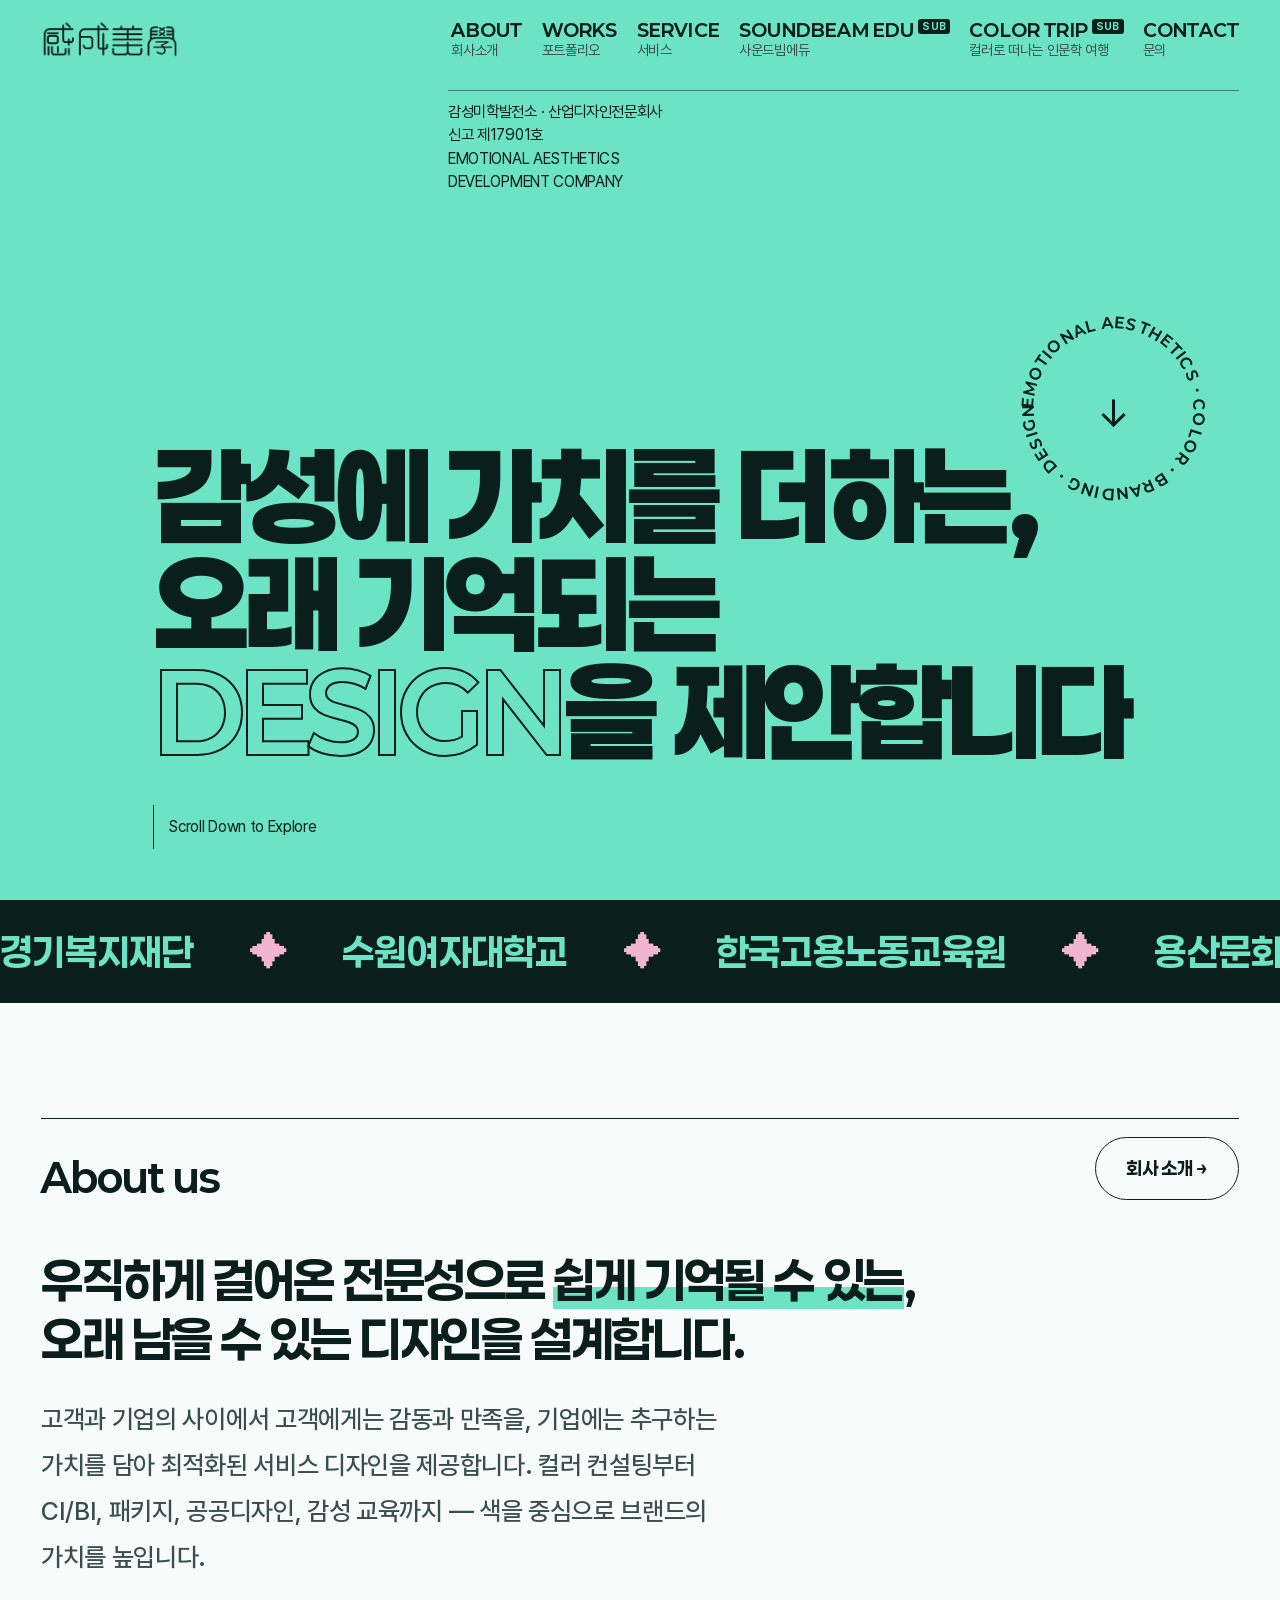
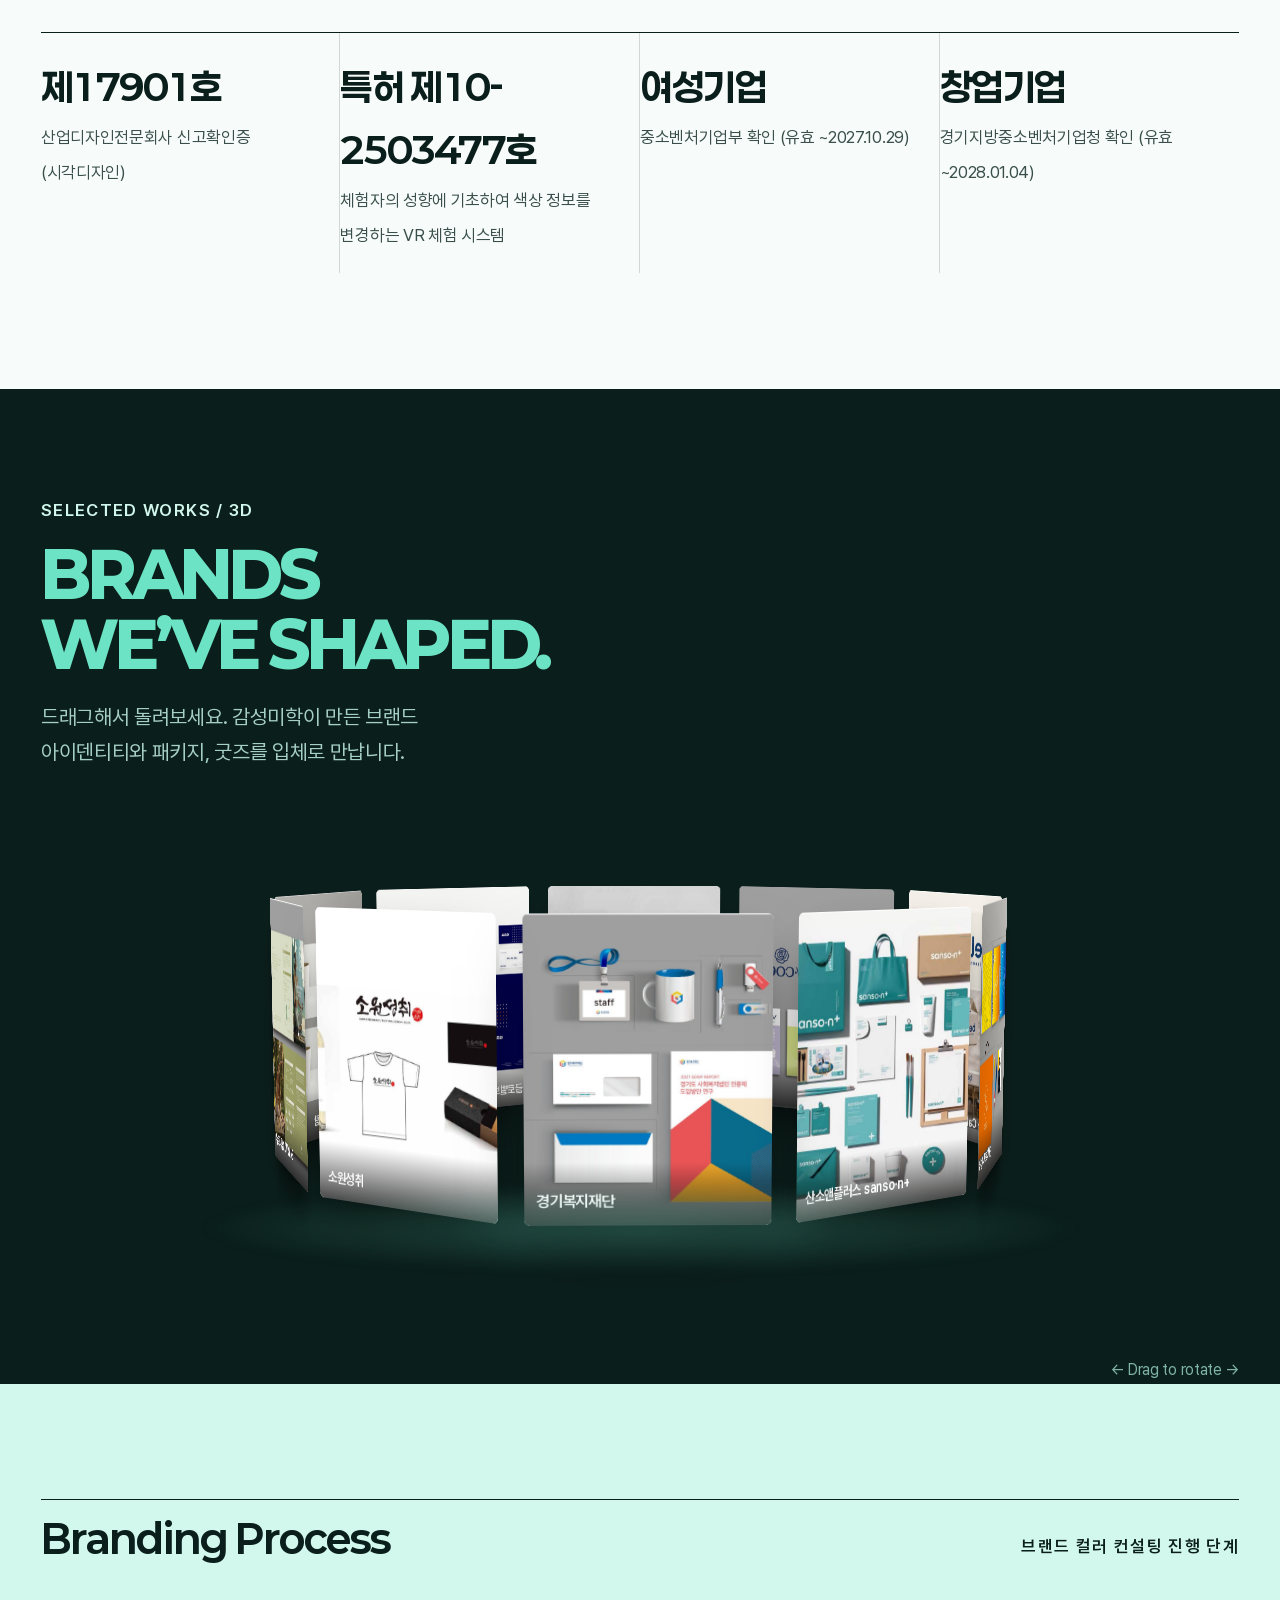
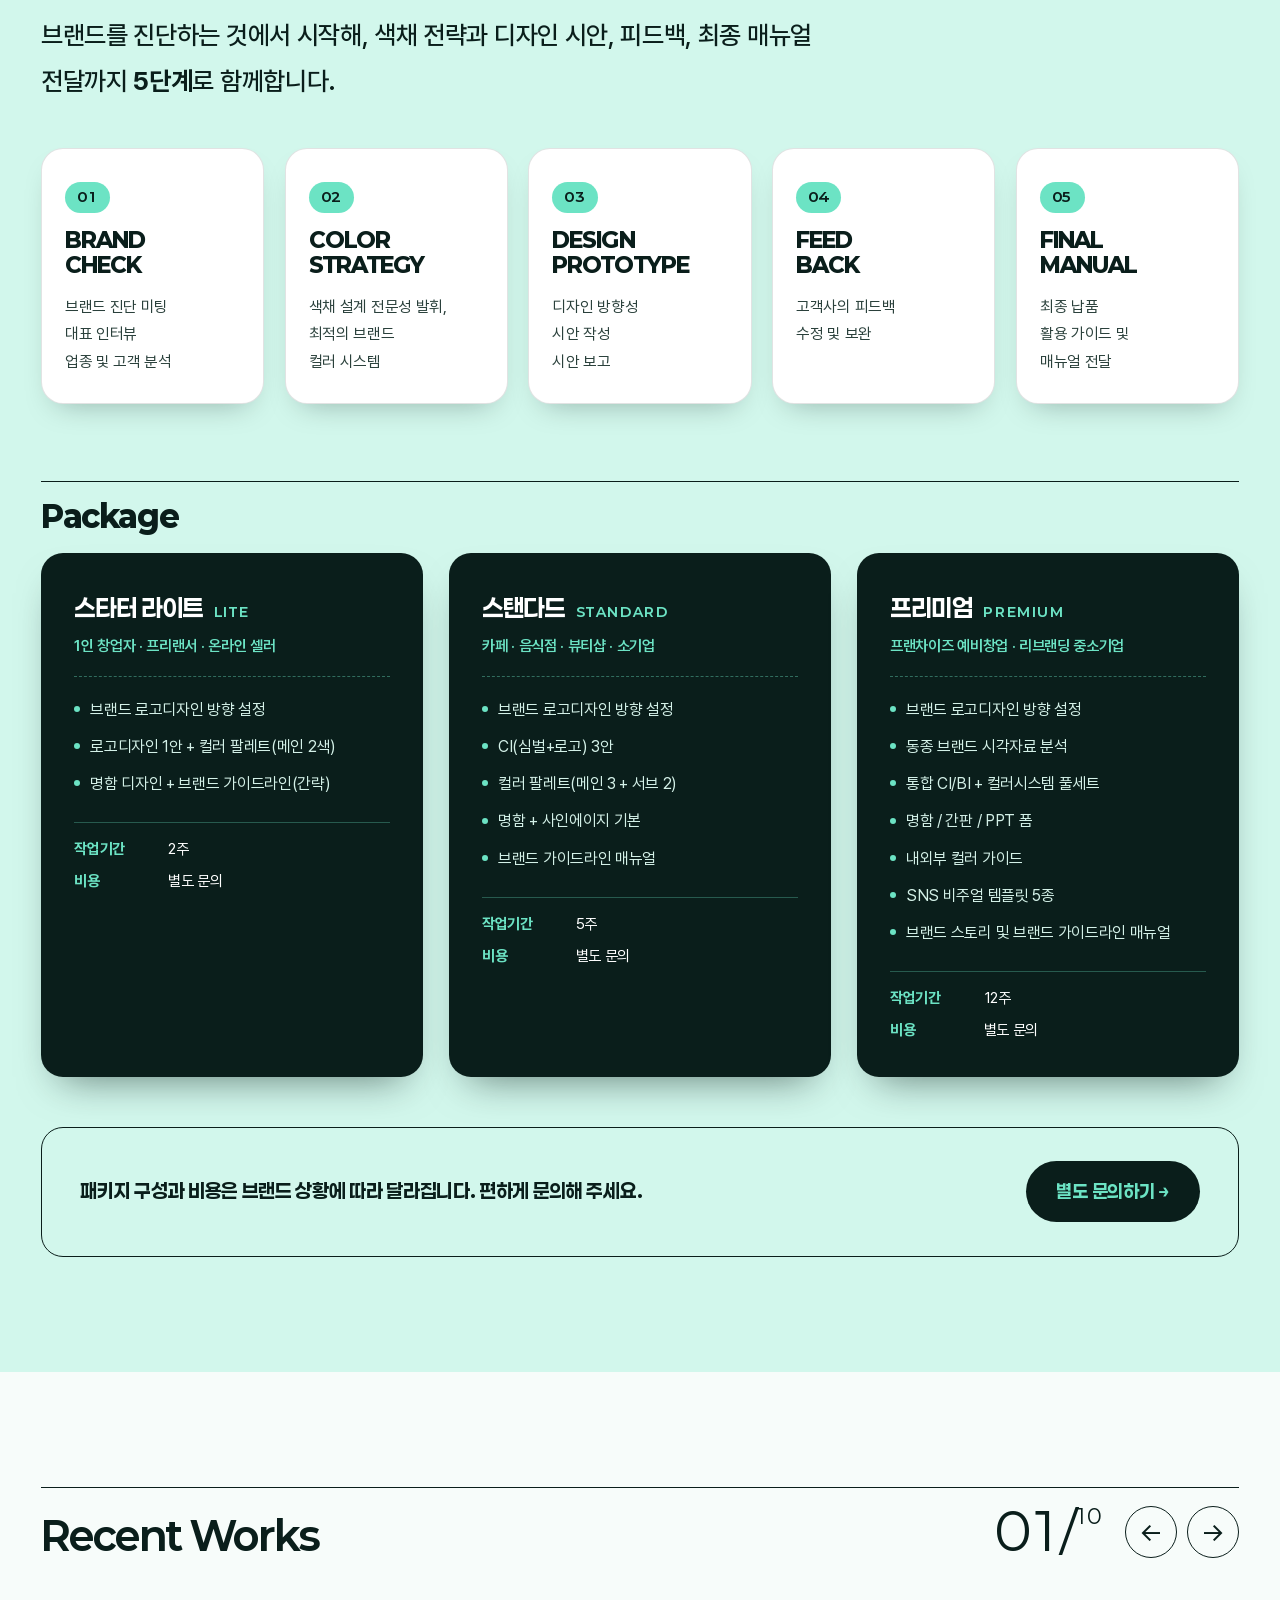
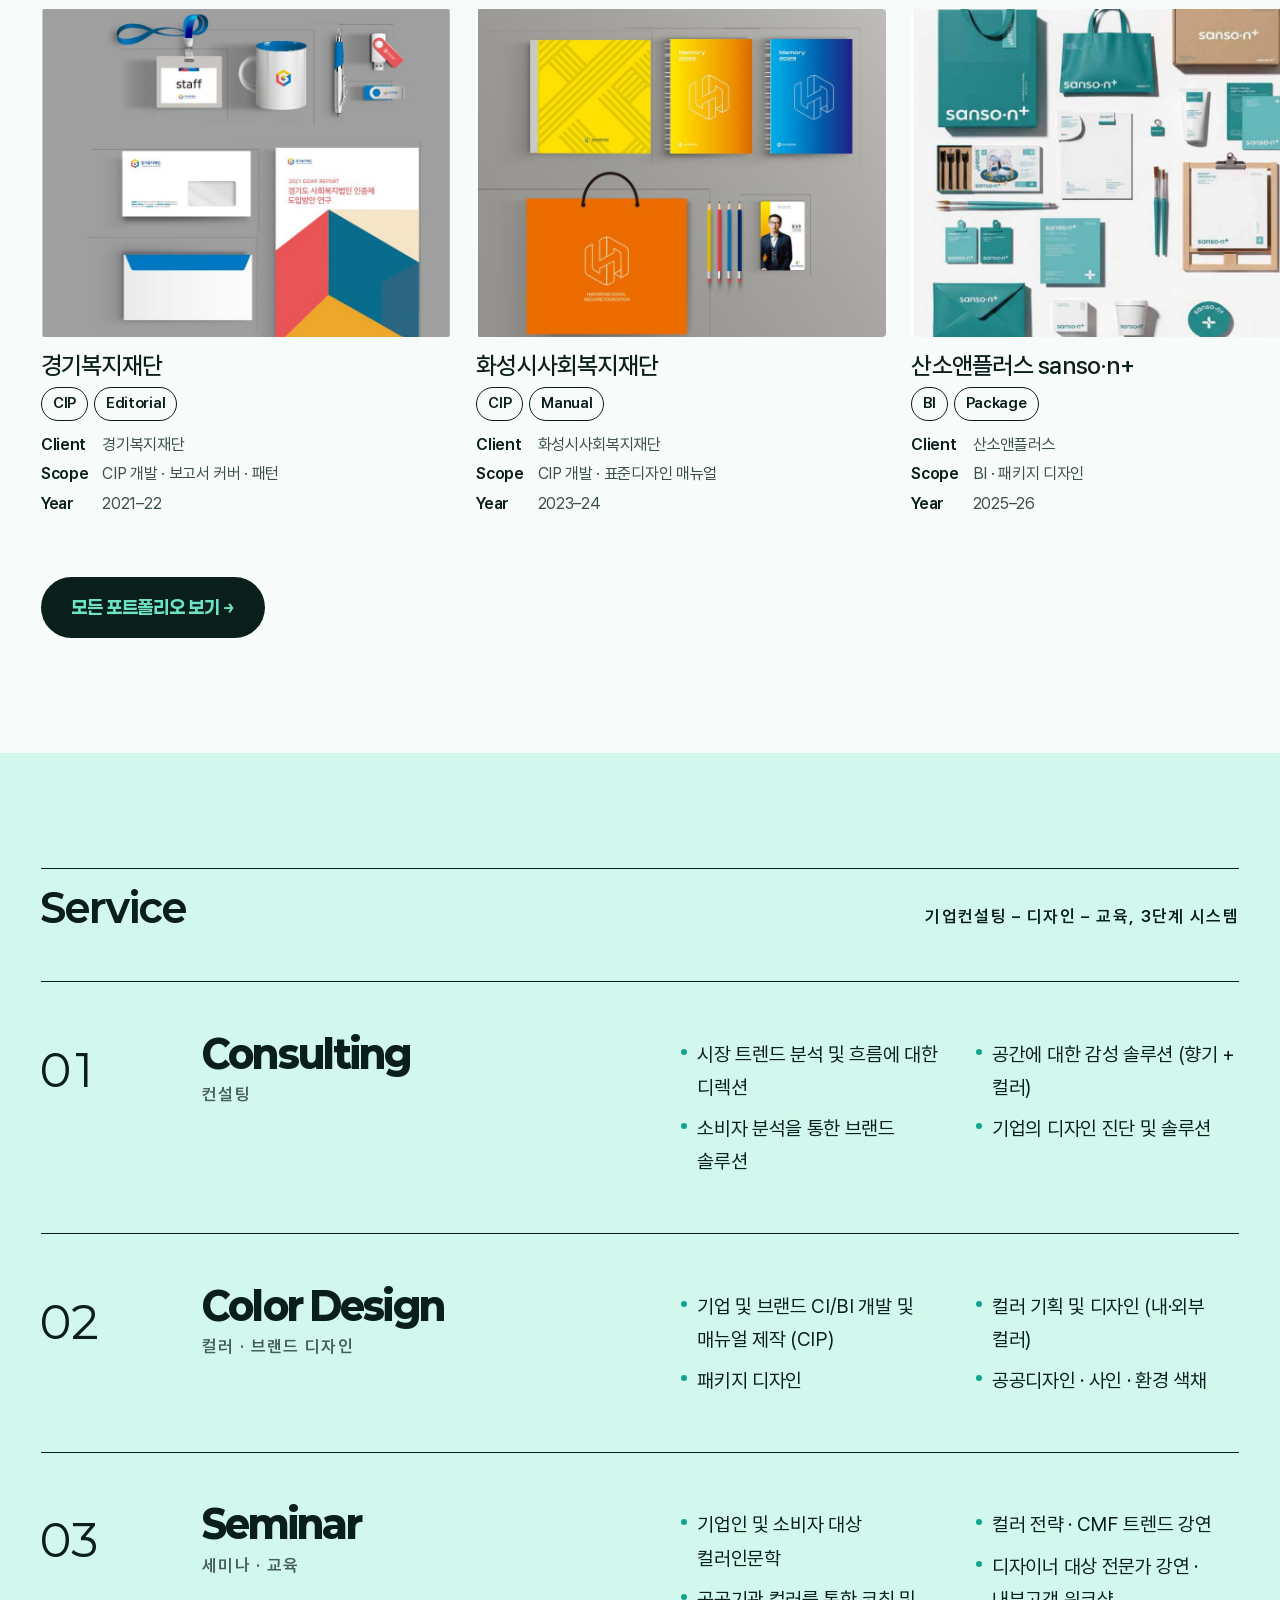
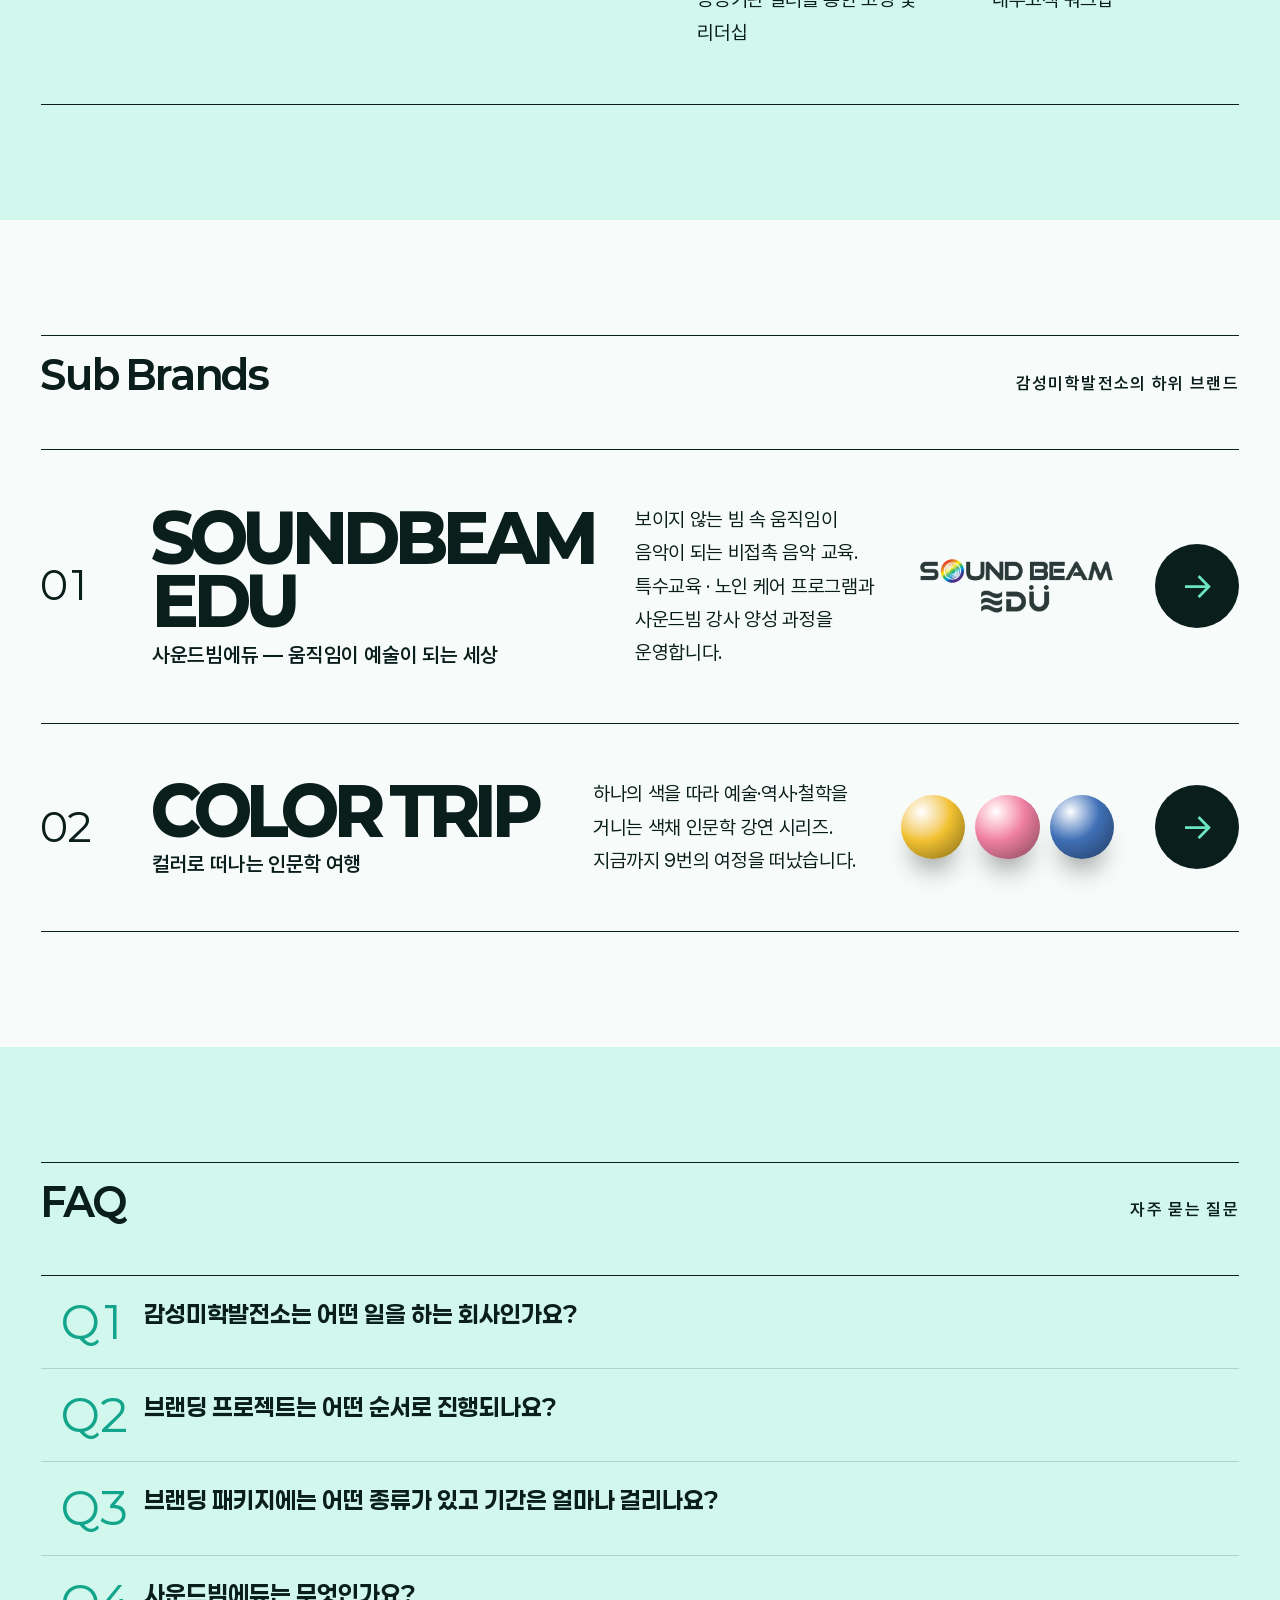
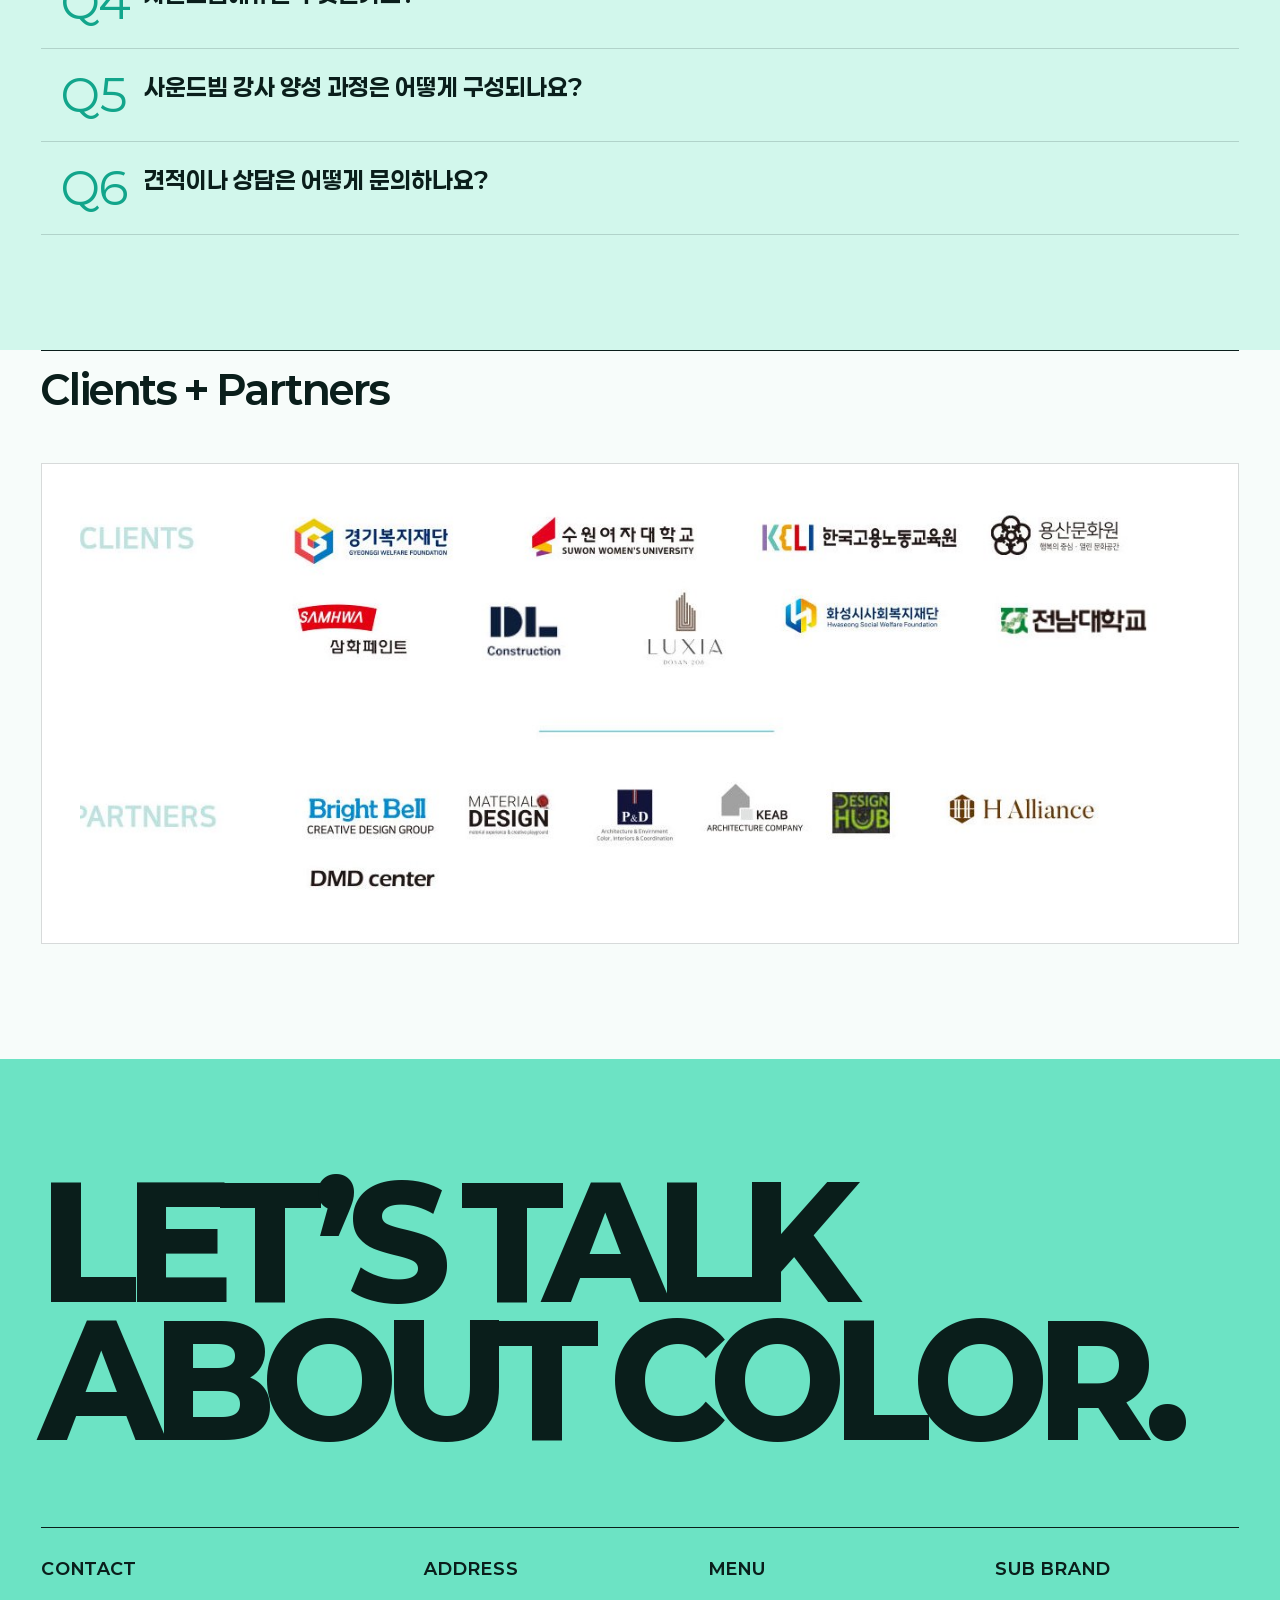
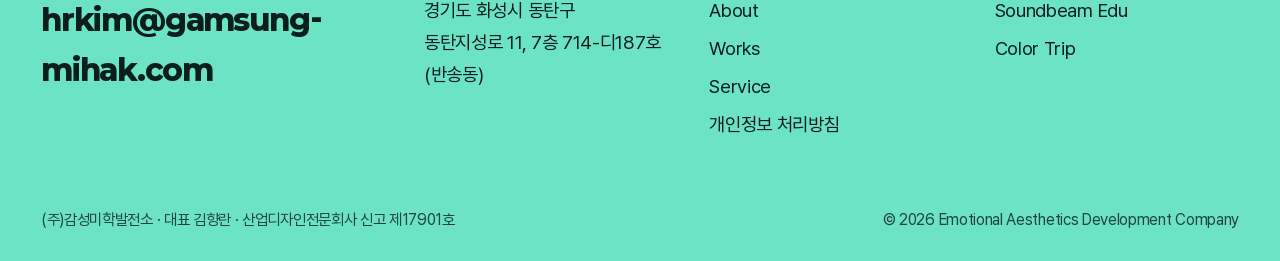
==== commit 819f0996: "SEO: home FAQ with FAQPage JSON-LD, breadcrumbs, privacy policy page, sitemap Co-Authored-By: Claude" ====
--- a/docs/index.html
+++ b/docs/index.html
@@ -29,6 +29,9 @@
 <script type="application/ld+json">
 {"@context":"https://schema.org","@type":"WebSite","name":"감성미학발전소","alternateName":"Emotional Aesthetics Development Company","url":"https://www.gamsung-mihak.com/","inLanguage":"ko"}
 </script>
+<script type="application/ld+json">
+{"@context":"https://schema.org","@type":"FAQPage","mainEntity":[{"@type":"Question","name":"감성미학발전소는 어떤 일을 하는 회사인가요?","acceptedAnswer":{"@type":"Answer","text":"컬러 컨설팅, 기업·브랜드 CI/BI 개발, 패키지 디자인, 공공디자인·환경 색채, 컬러 인문학 세미나를 하는 디자인 회사입니다. 하위 브랜드로 비접촉 음악 교육 사운드빔에듀와 색채 인문학 강연 시리즈 ‘컬러로 떠나는 인문학 여행’을 운영합니다."}},{"@type":"Question","name":"브랜딩 프로젝트는 어떤 순서로 진행되나요?","acceptedAnswer":{"@type":"Answer","text":"BRAND CHECK(브랜드 진단 미팅·대표 인터뷰·업종 및 고객 분석), COLOR STRATEGY(브랜드 컬러 시스템 설계), DESIGN PROTOTYPE(디자인 방향성·시안 작성·보고), FEED BACK(고객사 피드백 반영), FINAL MANUAL(최종 납품과 활용 가이드·매뉴얼 전달)의 5단계로 진행합니다."}},{"@type":"Question","name":"브랜딩 패키지에는 어떤 종류가 있고 기간은 얼마나 걸리나요?","acceptedAnswer":{"@type":"Answer","text":"스타터 라이트(약 2주, 1인 창업자·프리랜서·온라인 셀러), 스탠다드(약 5주, 카페·음식점·뷰티샵·소기업), 프리미엄(약 12주, 프랜차이즈 예비창업·리브랜딩 중소기업)이 있습니다. 비용은 브랜드 상황에 따라 달라 별도 문의로 안내해 드립니다."}},{"@type":"Question","name":"사운드빔에듀는 무엇인가요?","acceptedAnswer":{"@type":"Answer","text":"센서가 감지하는 보이지 않는 빔 속에서 몸의 움직임이 소리와 음악이 되는 비접촉 음악 교육입니다. 특수교육(12주)과 노인 케어(8주) 프로그램을 운영합니다."}},{"@type":"Question","name":"사운드빔 강사 양성 과정은 어떻게 구성되나요?","acceptedAnswer":{"@type":"Answer","text":"2급(보조 강사), 1급(독립 강사), 지도강사의 3단계로 구성합니다. 민간자격 등록 절차를 준비 중이며, 교육 일정과 모집은 문의로 안내해 드립니다."}},{"@type":"Question","name":"견적이나 상담은 어떻게 문의하나요?","acceptedAnswer":{"@type":"Answer","text":"각 페이지의 ‘문의하기’ 창에 성명, 연락처, 메일주소, 문의사항을 남기시면 회사 메일로 전달되며, 확인 후 연락드립니다. 이메일 hrkim@gamsung-mihak.com으로도 문의하실 수 있습니다."}}]}
+</script>
 <link rel="icon" href="favicon.ico" sizes="48x48">
 <link rel="icon" type="image/png" href="favicon-48.png" sizes="48x48">
 <link rel="apple-touch-icon" href="apple-touch-icon.png">
@@ -175,6 +178,21 @@
   </div>
 </section>
 
+<!-- FAQ -->
+<section class="sec" id="faq" style="background:var(--mint-l)">
+  <div class="wrap">
+    <div class="sec-head"><h2>FAQ</h2><span class="eyebrow">자주 묻는 질문</span></div>
+    <div class="units" style="grid-template-columns:1fr">
+      <div class="unit rv" style="border-right:0"><button aria-expanded="false"><span class="no">Q1</span><span><b>감성미학발전소는 어떤 일을 하는 회사인가요?</b></span></button><ul class="ex"><li>컬러 컨설팅, 기업·브랜드 CI/BI 개발, 패키지 디자인, 공공디자인·환경 색채, 컬러 인문학 세미나를 하는 디자인 회사입니다. 하위 브랜드로 비접촉 음악 교육 사운드빔에듀와 색채 인문학 강연 시리즈 ‘컬러로 떠나는 인문학 여행’을 운영합니다.</li></ul></div>
+      <div class="unit rv" style="border-right:0"><button aria-expanded="false"><span class="no">Q2</span><span><b>브랜딩 프로젝트는 어떤 순서로 진행되나요?</b></span></button><ul class="ex"><li>BRAND CHECK(브랜드 진단 미팅·대표 인터뷰·업종 및 고객 분석), COLOR STRATEGY(브랜드 컬러 시스템 설계), DESIGN PROTOTYPE(디자인 방향성·시안 작성·보고), FEED BACK(고객사 피드백 반영), FINAL MANUAL(최종 납품과 활용 가이드·매뉴얼 전달)의 5단계로 진행합니다.</li></ul></div>
+      <div class="unit rv" style="border-right:0"><button aria-expanded="false"><span class="no">Q3</span><span><b>브랜딩 패키지에는 어떤 종류가 있고 기간은 얼마나 걸리나요?</b></span></button><ul class="ex"><li>스타터 라이트(약 2주, 1인 창업자·프리랜서·온라인 셀러), 스탠다드(약 5주, 카페·음식점·뷰티샵·소기업), 프리미엄(약 12주, 프랜차이즈 예비창업·리브랜딩 중소기업)이 있습니다. 비용은 브랜드 상황에 따라 달라 별도 문의로 안내해 드립니다.</li></ul></div>
+      <div class="unit rv" style="border-right:0"><button aria-expanded="false"><span class="no">Q4</span><span><b>사운드빔에듀는 무엇인가요?</b></span></button><ul class="ex"><li>센서가 감지하는 보이지 않는 빔 속에서 몸의 움직임이 소리와 음악이 되는 비접촉 음악 교육입니다. 특수교육(12주)과 노인 케어(8주) 프로그램을 운영합니다.</li></ul></div>
+      <div class="unit rv" style="border-right:0"><button aria-expanded="false"><span class="no">Q5</span><span><b>사운드빔 강사 양성 과정은 어떻게 구성되나요?</b></span></button><ul class="ex"><li>2급(보조 강사), 1급(독립 강사), 지도강사의 3단계로 구성합니다. 민간자격 등록 절차를 준비 중이며, 교육 일정과 모집은 문의로 안내해 드립니다.</li></ul></div>
+      <div class="unit rv" style="border-right:0"><button aria-expanded="false"><span class="no">Q6</span><span><b>견적이나 상담은 어떻게 문의하나요?</b></span></button><ul class="ex"><li>각 페이지의 ‘문의하기’ 창에 성명, 연락처, 메일주소, 문의사항을 남기시면 회사 메일로 전달되며, 확인 후 연락드립니다. 이메일 hrkim@gamsung-mihak.com으로도 문의하실 수 있습니다.</li></ul></div>
+    </div>
+  </div>
+</section>
+
 <!-- CLIENTS -->
 <section class="sec" style="padding-top:0">
   <div class="wrap">
@@ -184,8 +202,8 @@
 </section>
 </main>
 
-<div id="site-footer"><footer><p>(주)감성미학발전소 · 경기도 화성시 동탄구 동탄지성로 11, 7층 714-디187호 (반송동) · 이메일 hrkim@gamsung-mihak.com</p><p><a href="about.html">회사소개</a> · <a href="works.html">포트폴리오</a> · <a href="soundbeam.html">사운드빔에듀</a> · <a href="colortrip.html">컬러로 떠나는 인문학 여행</a></p></footer></div>
-<script src="main.js?v=7"></script>
-<script src="inquiry.js?v=3"></script>
+<div id="site-footer"><footer><p>(주)감성미학발전소 · 경기도 화성시 동탄구 동탄지성로 11, 7층 714-디187호 (반송동) · 이메일 hrkim@gamsung-mihak.com</p><p><a href="about.html">회사소개</a> · <a href="works.html">포트폴리오</a> · <a href="soundbeam.html">사운드빔에듀</a> · <a href="colortrip.html">컬러로 떠나는 인문학 여행</a> · <a href="privacy.html">개인정보 처리방침</a></p></footer></div>
+<script src="main.js?v=8"></script>
+<script src="inquiry.js?v=4"></script>
 </body>
 </html>
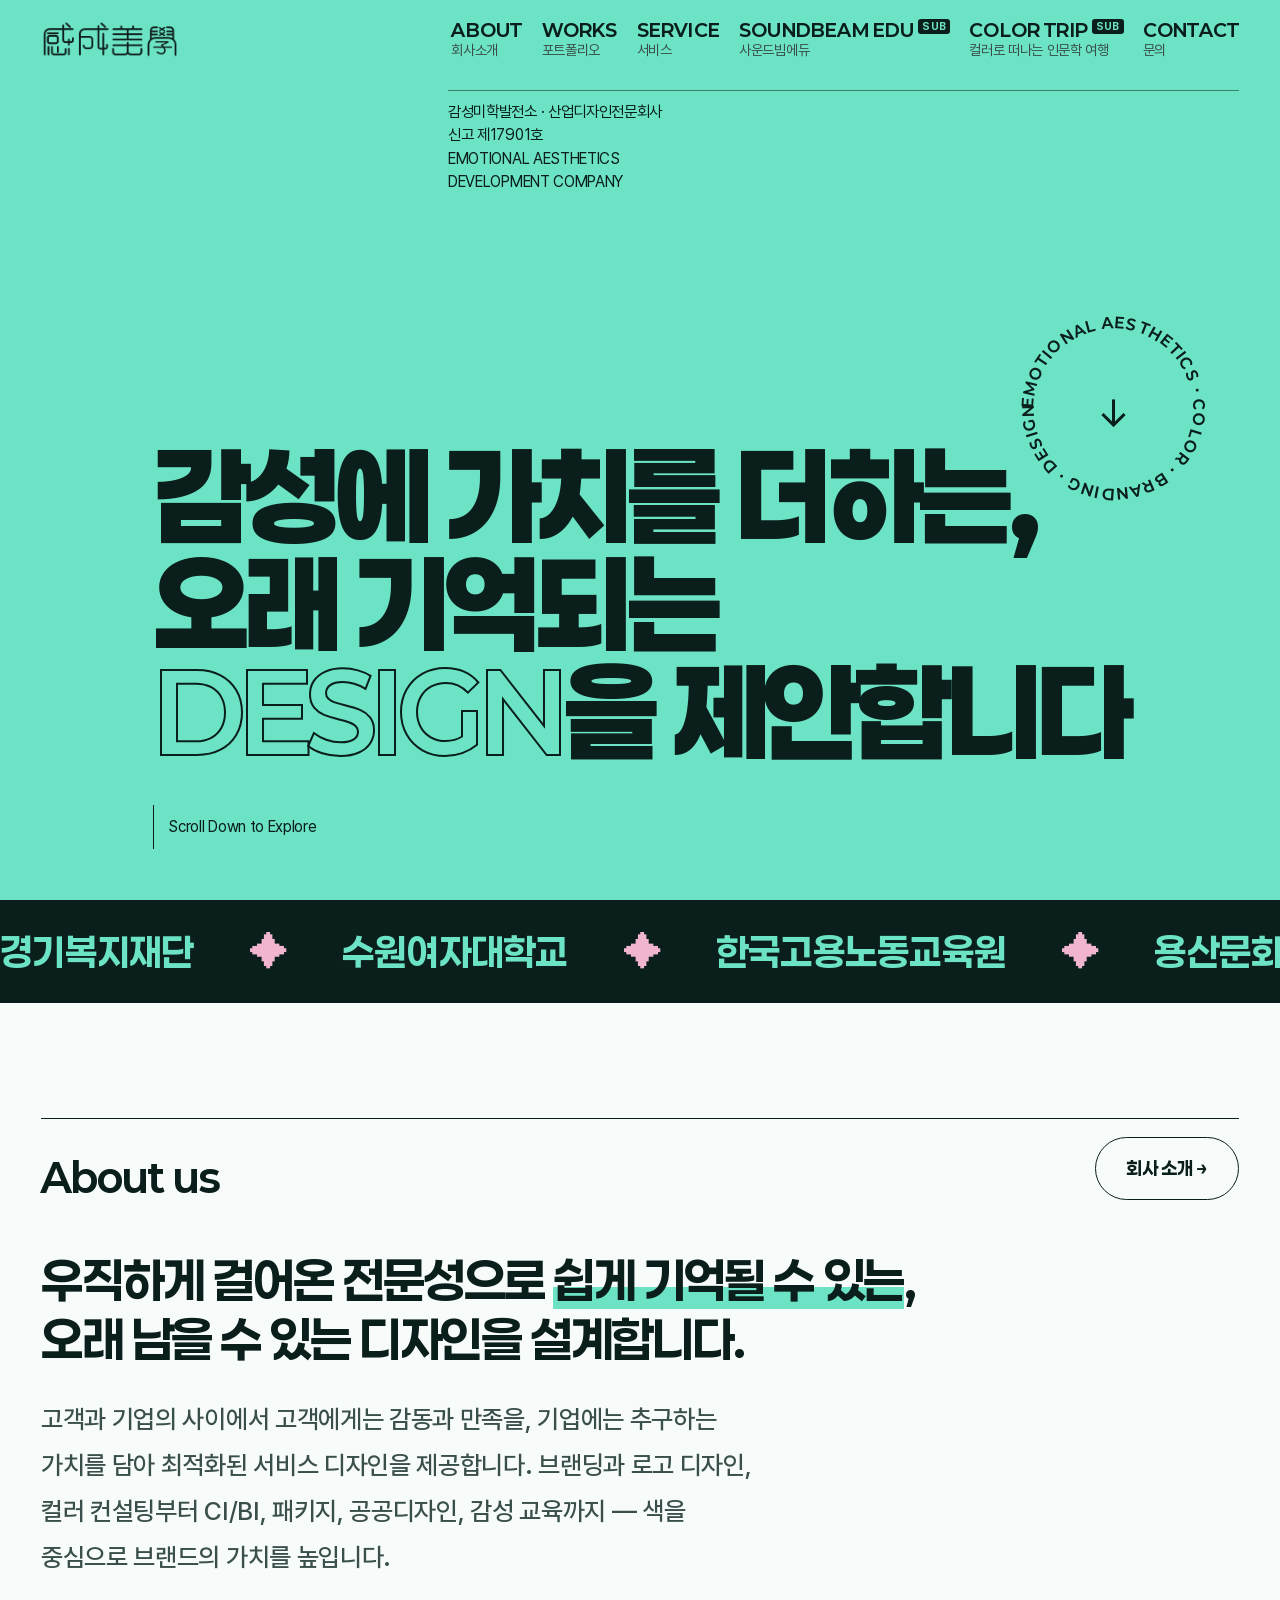
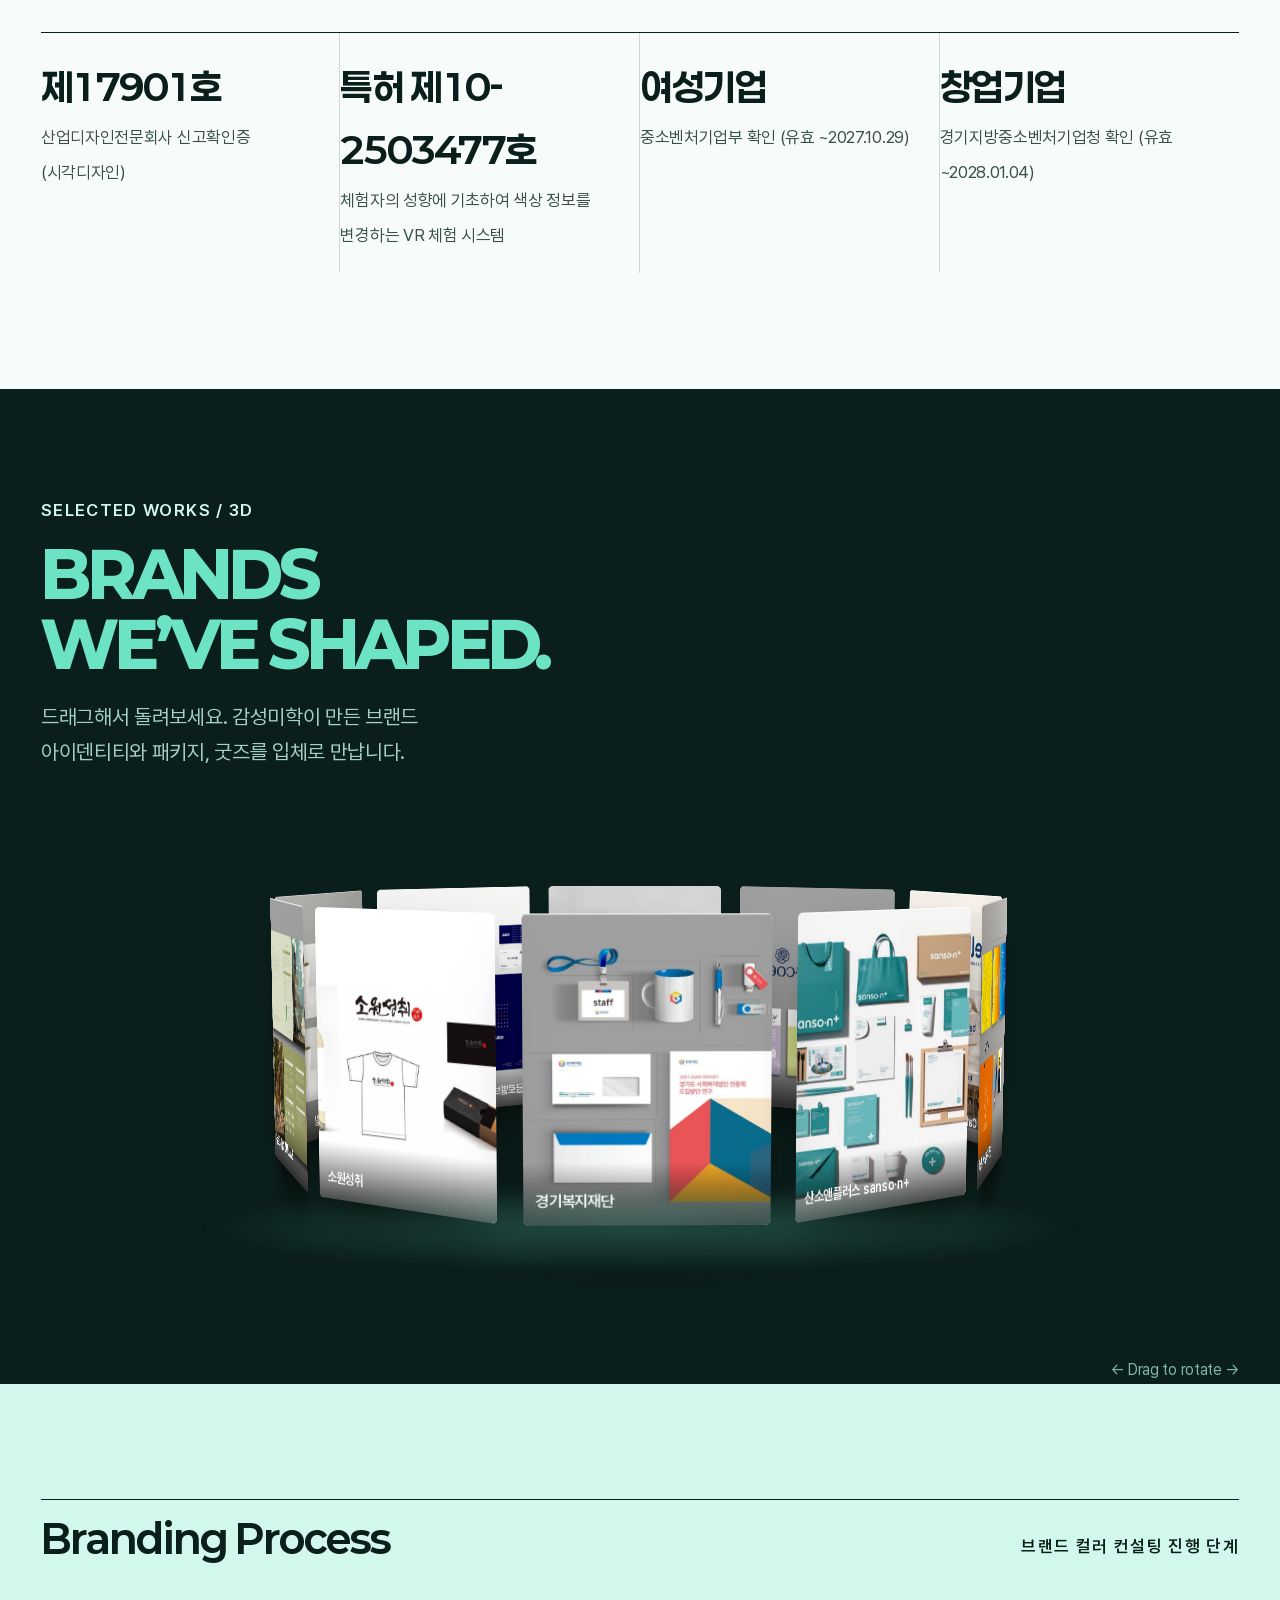
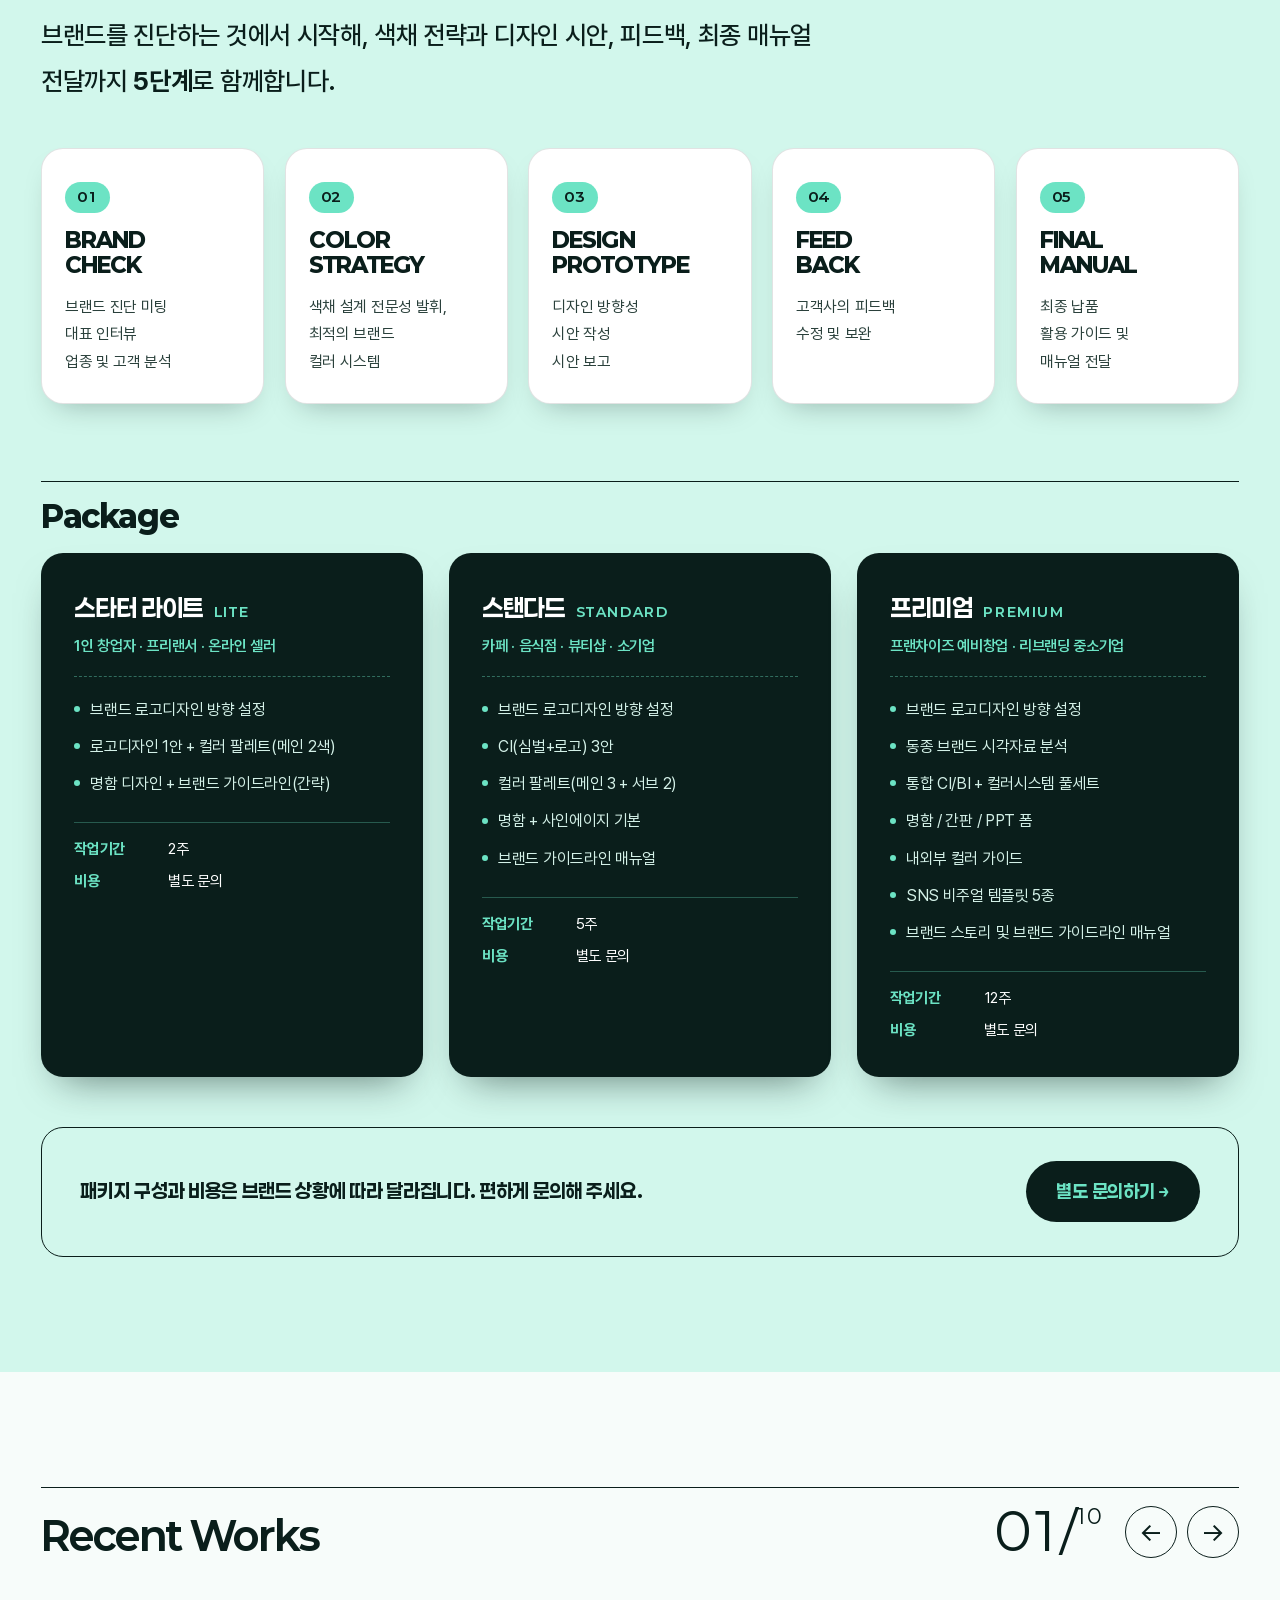
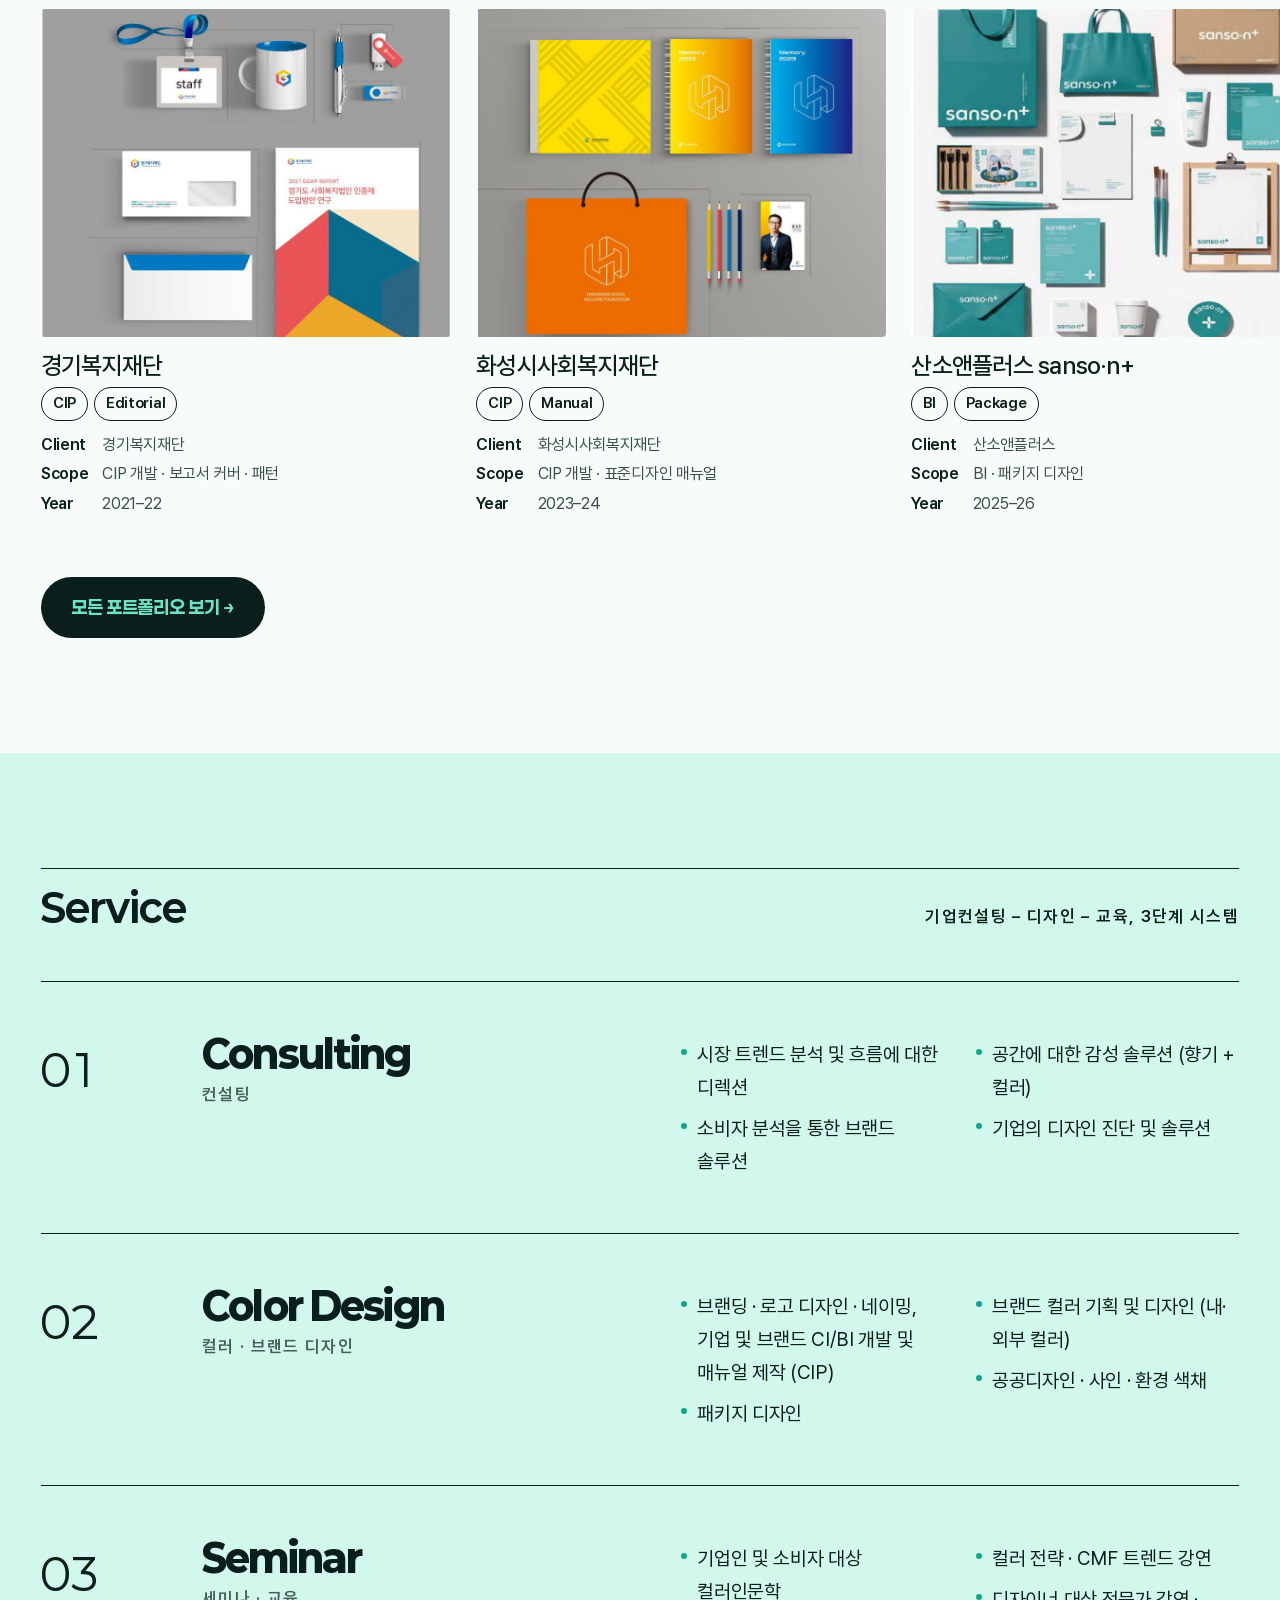
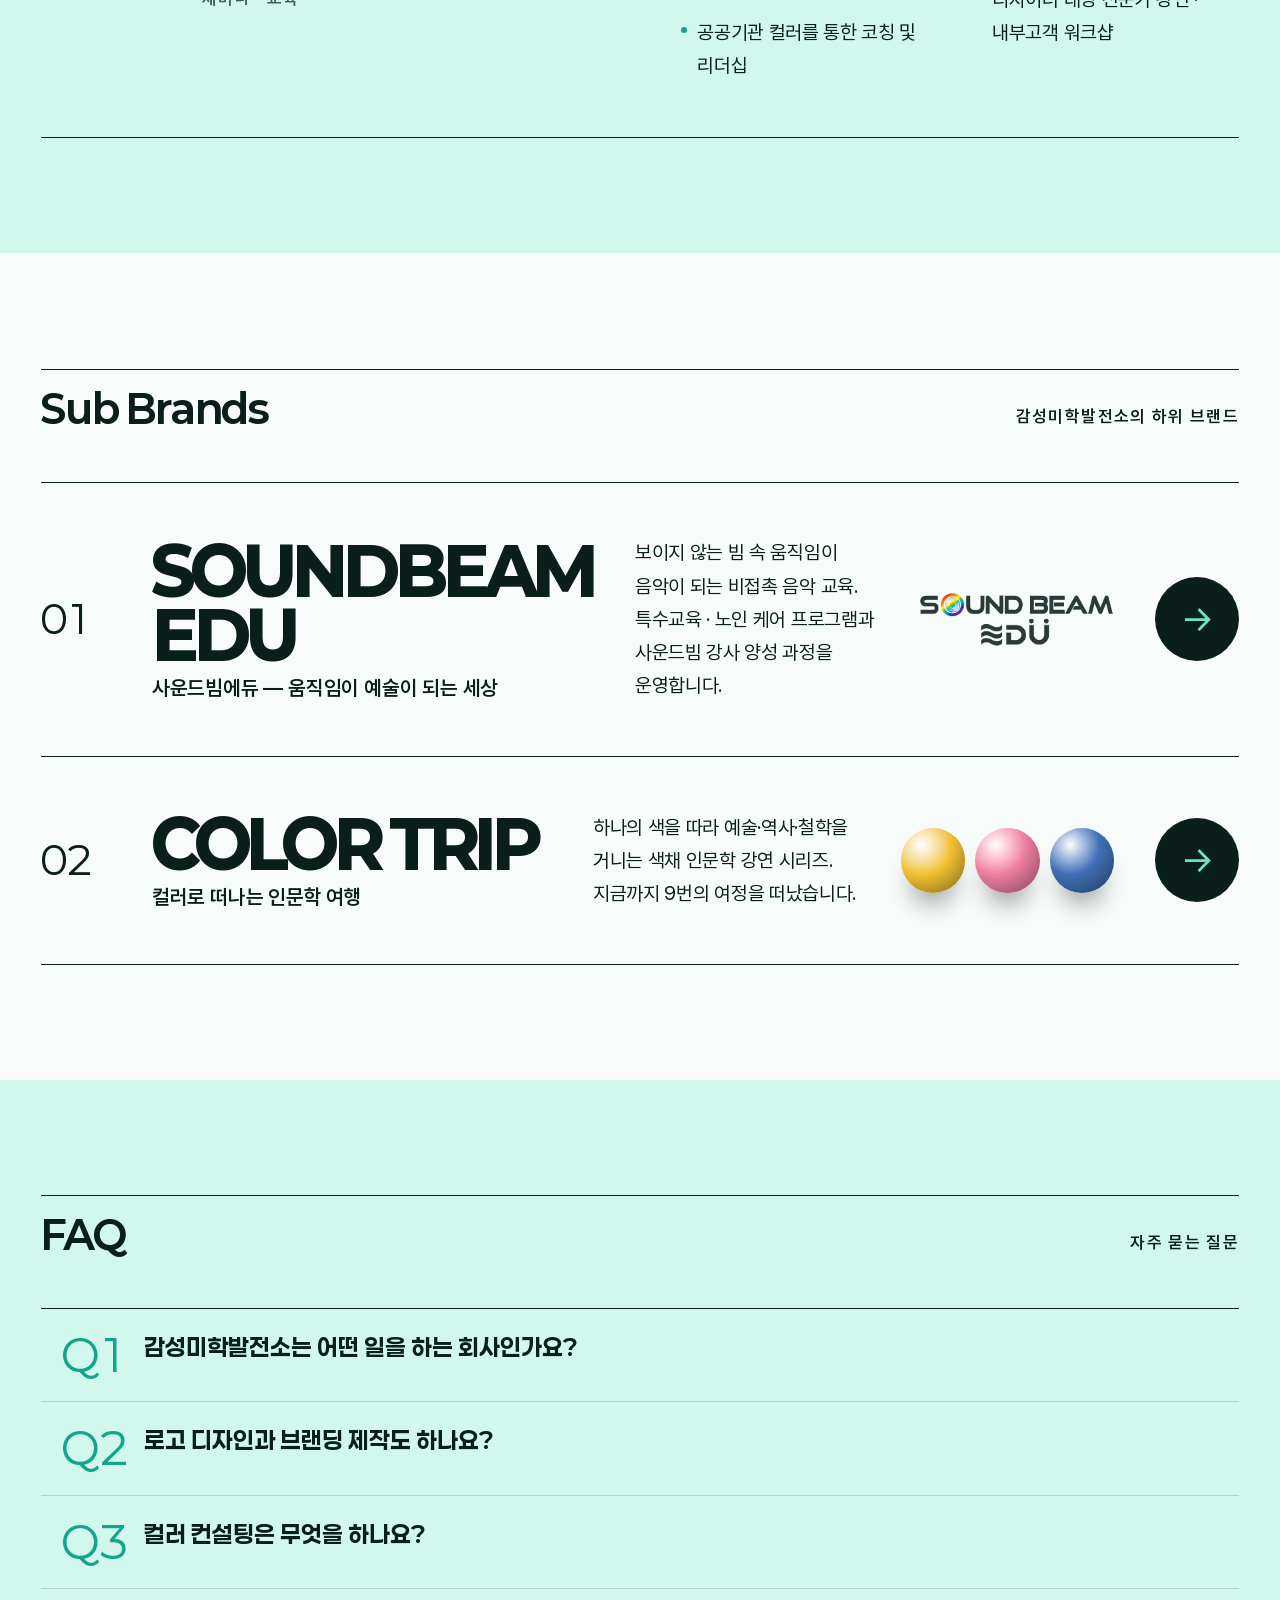
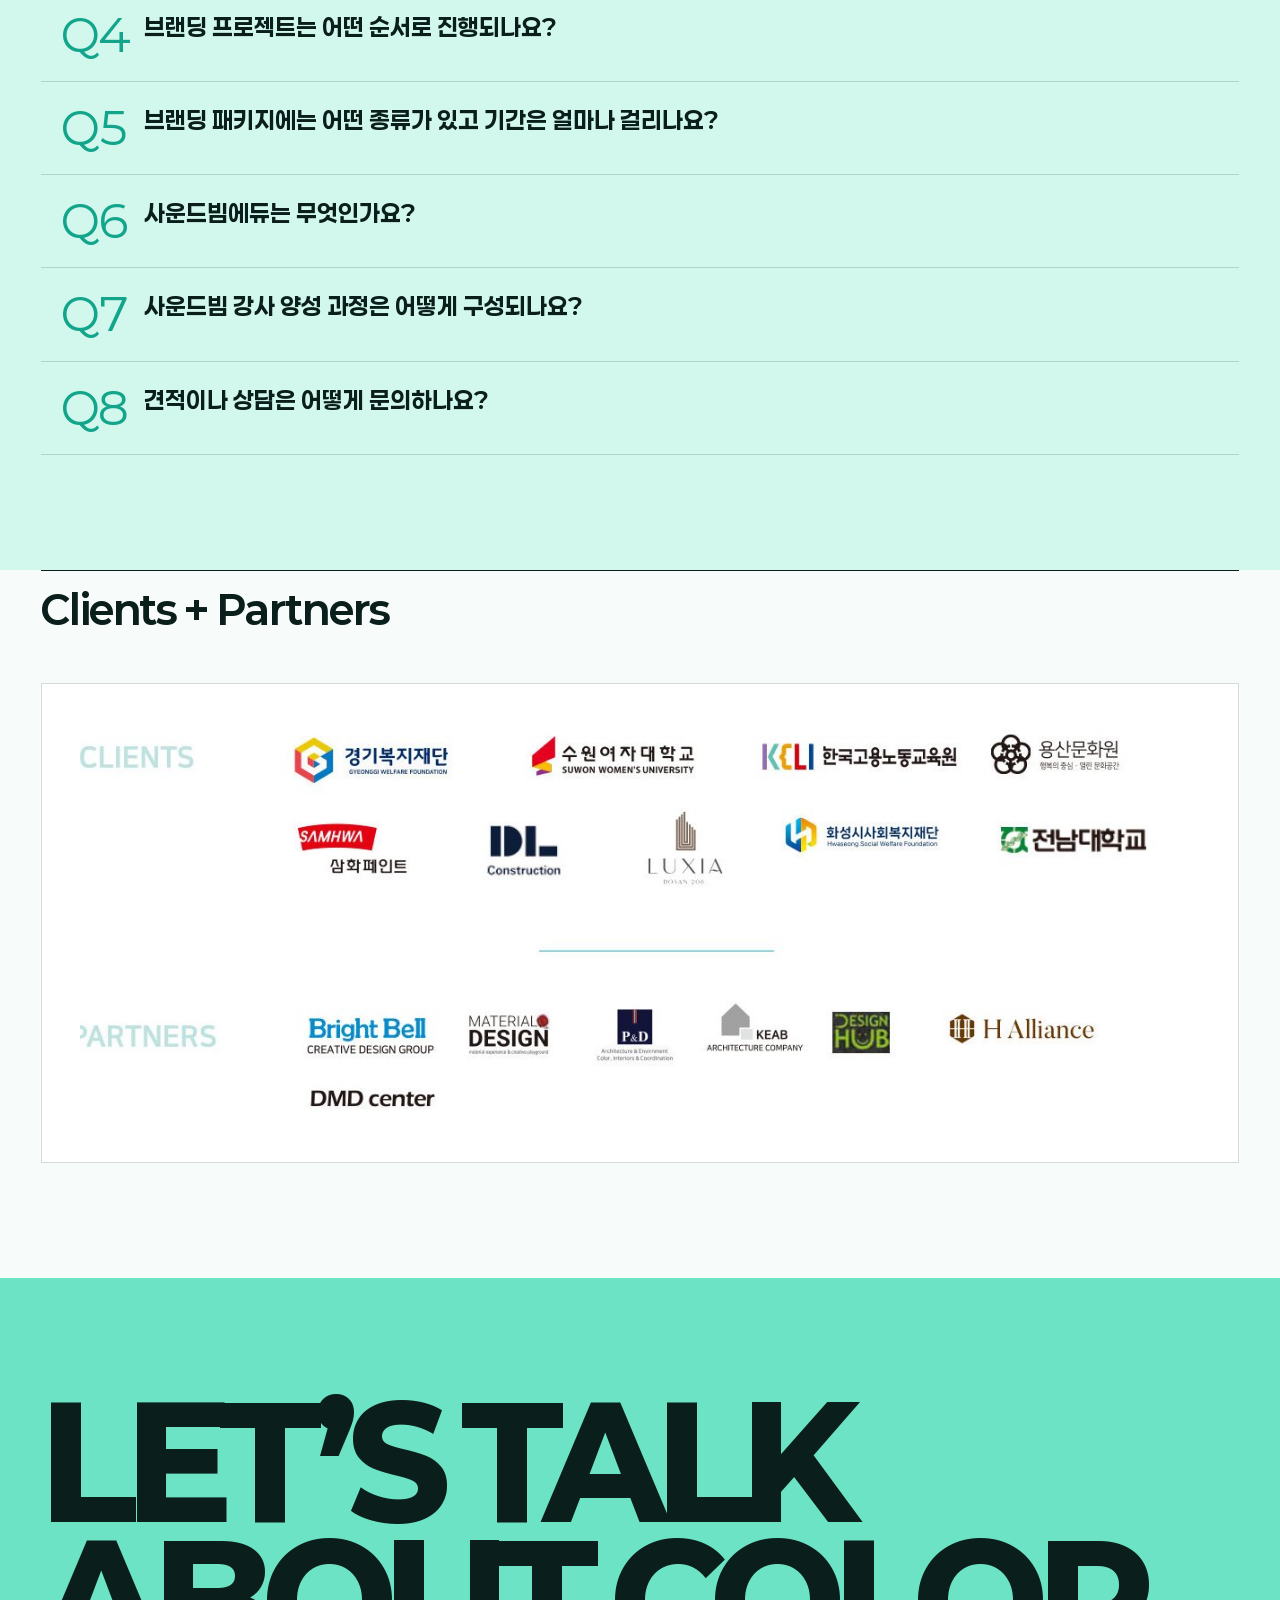
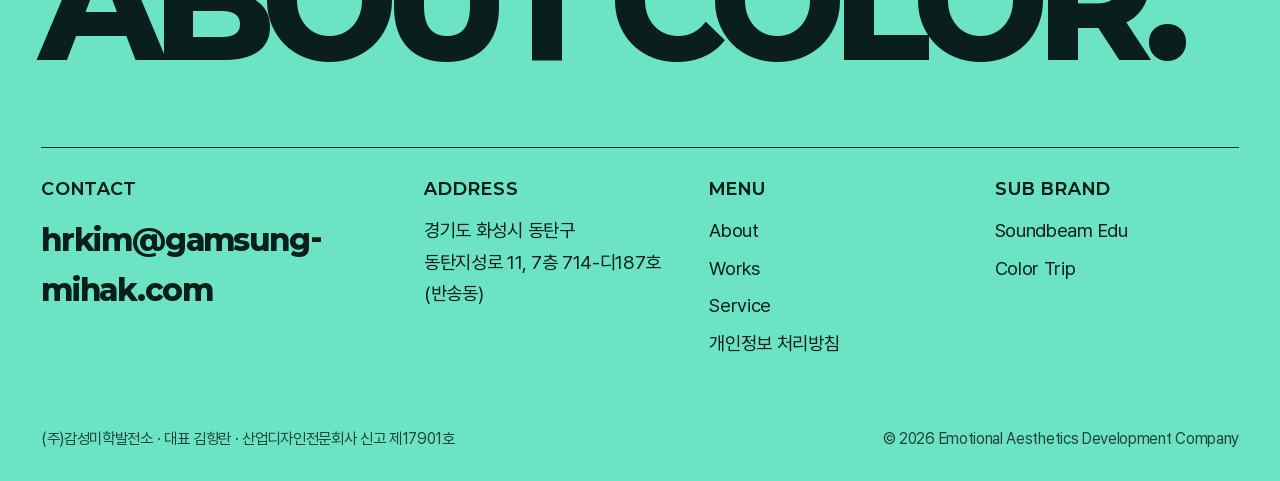
==== commit 7052827d: "SEO: target keywords branding/logo design/color consulting in titles, descriptions, copy, FAQ Co-Aut" ====
--- a/docs/index.html
+++ b/docs/index.html
@@ -3,34 +3,34 @@
 <head>
 <meta charset="utf-8">
 <meta name="viewport" content="width=device-width,initial-scale=1">
-<title>감성미학발전소 | 컬러·브랜딩·공공디자인</title>
-<meta name="description" content="컬러 컨설팅·브랜딩·공공디자인 감성미학발전소 공식 홈페이지. 사운드빔에듀, 컬러로 떠나는 인문학 여행.">
+<title>브랜딩·로고디자인·컬러 컨설팅 | 감성미학발전소</title>
+<meta name="description" content="브랜딩·로고디자인·컬러 컨설팅·CI/BI·패키지·공공디자인 전문 감성미학발전소 공식 홈페이지.">
 <meta name="naver-site-verification" content="5e6feeb8485cbe134ee95d2a195031b61dd5c454" />
 <meta name="theme-color" content="#6CE3C4">
 <meta property="og:type" content="website">
 <meta property="og:site_name" content="감성미학발전소">
 <meta property="og:locale" content="ko_KR">
 <meta property="og:title" content="감성미학발전소 | 감성에 가치를 더하는, 오래 기억되는 디자인">
-<meta property="og:description" content="(주)감성미학발전소 — 컬러 컨설팅 · 브랜딩 · 공공디자인. 하위 브랜드 사운드빔에듀, 컬러로 떠나는 인문학 여행.">
+<meta property="og:description" content="(주)감성미학발전소 — 브랜딩 · 로고디자인 · 컬러 컨설팅 · 공공디자인. 하위 브랜드 사운드빔에듀, 컬러로 떠나는 인문학 여행.">
 <meta property="og:url" content="https://www.gamsung-mihak.com/">
 <meta property="og:image" content="https://www.gamsung-mihak.com/img/og_home_v2.jpg">
 <meta property="og:image:width" content="1200">
 <meta property="og:image:height" content="630">
 <meta name="twitter:card" content="summary_large_image">
 <meta name="twitter:title" content="감성미학발전소 — 감성에 가치를 더하는, 오래 기억되는 디자인">
-<meta name="twitter:description" content="(주)감성미학발전소 — 컬러 컨설팅 · 브랜딩 · 공공디자인. 하위 브랜드 사운드빔에듀, 컬러로 떠나는 인문학 여행.">
+<meta name="twitter:description" content="(주)감성미학발전소 — 브랜딩 · 로고디자인 · 컬러 컨설팅 · 공공디자인. 하위 브랜드 사운드빔에듀, 컬러로 떠나는 인문학 여행.">
 <meta name="twitter:image" content="https://www.gamsung-mihak.com/img/og_home_v2.jpg">
 <link rel="canonical" href="https://www.gamsung-mihak.com/">
-<meta name="keywords" content="감성미학발전소,감성미학,컬러 컨설팅,색채,브랜딩,CI,BI,공공디자인,컬러로 떠나는 인문학 여행,사운드빔에듀,김향란">
+<meta name="keywords" content="감성미학발전소,브랜딩,로고디자인,로고 디자인,컬러,컬러 컨설팅,브랜드 컬러,색채,CI,BI,CIP,패키지 디자인,공공디자인,네이밍,동탄 브랜딩,화성 디자인,컬러로 떠나는 인문학 여행,사운드빔에듀">
 <meta name="author" content="(주)감성미학발전소">
 <script type="application/ld+json">
-{"@context":"https://schema.org","@type":"Organization","name":"감성미학발전소","alternateName":["(주)감성미학발전소","Emotional Aesthetics Development Company","감성미학"],"url":"https://www.gamsung-mihak.com/","logo":"https://www.gamsung-mihak.com/img/logo.png","image":"https://www.gamsung-mihak.com/img/og_home_v2.jpg","description":"컬러 컨설팅, 브랜딩, 공공디자인, 감성 교육 콘텐츠를 만드는 디자인 회사","founder":{"@type":"Person","name":"김향란"},"email":"hrkim@gamsung-mihak.com","address":{"@type":"PostalAddress","addressCountry":"KR","addressRegion":"경기도","addressLocality":"화성시","streetAddress":"동탄지성로 11, 7층 714-디187호"}}
+{"@context":"https://schema.org","@type":"Organization","name":"감성미학발전소","alternateName":["(주)감성미학발전소","Emotional Aesthetics Development Company","감성미학"],"url":"https://www.gamsung-mihak.com/","logo":"https://www.gamsung-mihak.com/img/logo.png","image":"https://www.gamsung-mihak.com/img/og_home_v2.jpg","description":"브랜딩, 로고 디자인, 컬러 컨설팅, 공공디자인, 감성 교육 콘텐츠를 만드는 디자인 회사","knowsAbout":["브랜딩","로고 디자인","컬러 컨설팅","브랜드 컬러","CI/BI","패키지 디자인","공공디자인","색채 인문학","사운드빔 음악 교육"],"founder":{"@type":"Person","name":"김향란"},"email":"hrkim@gamsung-mihak.com","address":{"@type":"PostalAddress","addressCountry":"KR","addressRegion":"경기도","addressLocality":"화성시","streetAddress":"동탄지성로 11, 7층 714-디187호"}}
 </script>
 <script type="application/ld+json">
 {"@context":"https://schema.org","@type":"WebSite","name":"감성미학발전소","alternateName":"Emotional Aesthetics Development Company","url":"https://www.gamsung-mihak.com/","inLanguage":"ko"}
 </script>
 <script type="application/ld+json">
-{"@context":"https://schema.org","@type":"FAQPage","mainEntity":[{"@type":"Question","name":"감성미학발전소는 어떤 일을 하는 회사인가요?","acceptedAnswer":{"@type":"Answer","text":"컬러 컨설팅, 기업·브랜드 CI/BI 개발, 패키지 디자인, 공공디자인·환경 색채, 컬러 인문학 세미나를 하는 디자인 회사입니다. 하위 브랜드로 비접촉 음악 교육 사운드빔에듀와 색채 인문학 강연 시리즈 ‘컬러로 떠나는 인문학 여행’을 운영합니다."}},{"@type":"Question","name":"브랜딩 프로젝트는 어떤 순서로 진행되나요?","acceptedAnswer":{"@type":"Answer","text":"BRAND CHECK(브랜드 진단 미팅·대표 인터뷰·업종 및 고객 분석), COLOR STRATEGY(브랜드 컬러 시스템 설계), DESIGN PROTOTYPE(디자인 방향성·시안 작성·보고), FEED BACK(고객사 피드백 반영), FINAL MANUAL(최종 납품과 활용 가이드·매뉴얼 전달)의 5단계로 진행합니다."}},{"@type":"Question","name":"브랜딩 패키지에는 어떤 종류가 있고 기간은 얼마나 걸리나요?","acceptedAnswer":{"@type":"Answer","text":"스타터 라이트(약 2주, 1인 창업자·프리랜서·온라인 셀러), 스탠다드(약 5주, 카페·음식점·뷰티샵·소기업), 프리미엄(약 12주, 프랜차이즈 예비창업·리브랜딩 중소기업)이 있습니다. 비용은 브랜드 상황에 따라 달라 별도 문의로 안내해 드립니다."}},{"@type":"Question","name":"사운드빔에듀는 무엇인가요?","acceptedAnswer":{"@type":"Answer","text":"센서가 감지하는 보이지 않는 빔 속에서 몸의 움직임이 소리와 음악이 되는 비접촉 음악 교육입니다. 특수교육(12주)과 노인 케어(8주) 프로그램을 운영합니다."}},{"@type":"Question","name":"사운드빔 강사 양성 과정은 어떻게 구성되나요?","acceptedAnswer":{"@type":"Answer","text":"2급(보조 강사), 1급(독립 강사), 지도강사의 3단계로 구성합니다. 민간자격 등록 절차를 준비 중이며, 교육 일정과 모집은 문의로 안내해 드립니다."}},{"@type":"Question","name":"견적이나 상담은 어떻게 문의하나요?","acceptedAnswer":{"@type":"Answer","text":"각 페이지의 ‘문의하기’ 창에 성명, 연락처, 메일주소, 문의사항을 남기시면 회사 메일로 전달되며, 확인 후 연락드립니다. 이메일 hrkim@gamsung-mihak.com으로도 문의하실 수 있습니다."}}]}
+{"@context":"https://schema.org","@type":"FAQPage","mainEntity":[{"@type":"Question","name":"감성미학발전소는 어떤 일을 하는 회사인가요?","acceptedAnswer":{"@type":"Answer","text":"브랜딩, 로고 디자인, 컬러 컨설팅, 기업·브랜드 CI/BI 개발, 패키지 디자인, 공공디자인·환경 색채, 컬러 인문학 세미나를 하는 디자인 회사입니다. 하위 브랜드로 비접촉 음악 교육 사운드빔에듀와 색채 인문학 강연 시리즈 ‘컬러로 떠나는 인문학 여행’을 운영합니다."}},{"@type":"Question","name":"로고 디자인과 브랜딩 제작도 하나요?","acceptedAnswer":{"@type":"Answer","text":"네. 스타터 라이트는 로고디자인 1안과 컬러 팔레트, 스탠다드는 CI(심벌+로고) 3안과 명함·사인에이지, 프리미엄은 통합 CI/BI와 컬러시스템 풀세트까지 제작합니다. 네이밍, 패키지, 가이드라인 매뉴얼도 함께 진행합니다."}},{"@type":"Question","name":"컬러 컨설팅은 무엇을 하나요?","acceptedAnswer":{"@type":"Answer","text":"시장·소비자 분석을 바탕으로 브랜드에 맞는 컬러 시스템을 설계하고, 로고·패키지·공간 등 내·외부에 쓰이는 컬러를 기획합니다. 브랜딩 프로젝트의 두 번째 단계인 COLOR STRATEGY에서 진행합니다."}},{"@type":"Question","name":"브랜딩 프로젝트는 어떤 순서로 진행되나요?","acceptedAnswer":{"@type":"Answer","text":"BRAND CHECK(브랜드 진단 미팅·대표 인터뷰·업종 및 고객 분석), COLOR STRATEGY(브랜드 컬러 시스템 설계), DESIGN PROTOTYPE(디자인 방향성·시안 작성·보고), FEED BACK(고객사 피드백 반영), FINAL MANUAL(최종 납품과 활용 가이드·매뉴얼 전달)의 5단계로 진행합니다."}},{"@type":"Question","name":"브랜딩 패키지에는 어떤 종류가 있고 기간은 얼마나 걸리나요?","acceptedAnswer":{"@type":"Answer","text":"스타터 라이트(약 2주, 1인 창업자·프리랜서·온라인 셀러), 스탠다드(약 5주, 카페·음식점·뷰티샵·소기업), 프리미엄(약 12주, 프랜차이즈 예비창업·리브랜딩 중소기업)이 있습니다. 비용은 브랜드 상황에 따라 달라 별도 문의로 안내해 드립니다."}},{"@type":"Question","name":"사운드빔에듀는 무엇인가요?","acceptedAnswer":{"@type":"Answer","text":"센서가 감지하는 보이지 않는 빔 속에서 몸의 움직임이 소리와 음악이 되는 비접촉 음악 교육입니다. 특수교육(12주)과 노인 케어(8주) 프로그램을 운영합니다."}},{"@type":"Question","name":"사운드빔 강사 양성 과정은 어떻게 구성되나요?","acceptedAnswer":{"@type":"Answer","text":"2급(보조 강사), 1급(독립 강사), 지도강사의 3단계로 구성합니다. 민간자격 등록 절차를 준비 중이며, 교육 일정과 모집은 문의로 안내해 드립니다."}},{"@type":"Question","name":"견적이나 상담은 어떻게 문의하나요?","acceptedAnswer":{"@type":"Answer","text":"각 페이지의 ‘문의하기’ 창에 성명, 연락처, 메일주소, 문의사항을 남기시면 회사 메일로 전달되며, 확인 후 연락드립니다. 이메일 hrkim@gamsung-mihak.com으로도 문의하실 수 있습니다."}}]}
 </script>
 <link rel="icon" href="favicon.ico" sizes="48x48">
 <link rel="icon" type="image/png" href="favicon-48.png" sizes="48x48">
@@ -69,7 +69,7 @@
     <div class="about-grid" style="grid-template-columns:1fr">
       <div>
         <p class="statement rv">우직하게 걸어온 전문성으로 <em>쉽게 기억될 수 있는</em>,<br class="br-d"> 오래 남을 수 있는 디자인을 설계합니다.</p>
-        <p class="big-p rv" style="margin-top:28px;max-width:720px;color:var(--ink-2)">고객과 기업의 사이에서 고객에게는 감동과 만족을, 기업에는 추구하는 가치를 담아 최적화된 서비스 디자인을 제공합니다. 컬러 컨설팅부터 CI/BI, 패키지, 공공디자인, 감성 교육까지 — 색을 중심으로 브랜드의 가치를&nbsp;높입니다.</p>
+        <p class="big-p rv" style="margin-top:28px;max-width:720px;color:var(--ink-2)">고객과 기업의 사이에서 고객에게는 감동과 만족을, 기업에는 추구하는 가치를 담아 최적화된 서비스 디자인을 제공합니다. 브랜딩과 로고 디자인, 컬러 컨설팅부터 CI/BI, 패키지, 공공디자인, 감성 교육까지 — 색을 중심으로 브랜드의 가치를&nbsp;높입니다.</p>
       </div>
     </div>
     <div class="facts">
@@ -148,7 +148,7 @@
       <div class="svc-row rv"><span class="n">01</span><h3>Consulting<small>컨설팅</small></h3>
         <ul><li>시장 트렌드 분석 및 흐름에 대한 디렉션</li><li>소비자 분석을 통한 브랜드 솔루션</li><li>공간에 대한 감성 솔루션 (향기 + 컬러)</li><li>기업의 디자인 진단 및 솔루션</li></ul></div>
       <div class="svc-row rv"><span class="n">02</span><h3>Color Design<small>컬러 · 브랜드 디자인</small></h3>
-        <ul><li>기업 및 브랜드 CI/BI 개발 및 매뉴얼 제작 (CIP)</li><li>패키지 디자인</li><li>컬러 기획 및 디자인 (내·외부 컬러)</li><li>공공디자인 · 사인 · 환경 색채</li></ul></div>
+        <ul><li>브랜딩 · 로고 디자인 · 네이밍, 기업 및 브랜드 CI/BI 개발 및 매뉴얼 제작 (CIP)</li><li>패키지 디자인</li><li>브랜드 컬러 기획 및 디자인 (내·외부 컬러)</li><li>공공디자인 · 사인 · 환경 색채</li></ul></div>
       <div class="svc-row rv"><span class="n">03</span><h3>Seminar<small>세미나 · 교육</small></h3>
         <ul><li>기업인 및 소비자 대상 컬러인문학</li><li>공공기관 컬러를 통한 코칭 및 리더십</li><li>컬러 전략 · CMF 트렌드 강연</li><li>디자이너 대상 전문가 강연 · 내부고객 워크샵</li></ul></div>
     </div>
@@ -183,12 +183,14 @@
   <div class="wrap">
     <div class="sec-head"><h2>FAQ</h2><span class="eyebrow">자주 묻는 질문</span></div>
     <div class="units" style="grid-template-columns:1fr">
-      <div class="unit rv" style="border-right:0"><button aria-expanded="false"><span class="no">Q1</span><span><b>감성미학발전소는 어떤 일을 하는 회사인가요?</b></span></button><ul class="ex"><li>컬러 컨설팅, 기업·브랜드 CI/BI 개발, 패키지 디자인, 공공디자인·환경 색채, 컬러 인문학 세미나를 하는 디자인 회사입니다. 하위 브랜드로 비접촉 음악 교육 사운드빔에듀와 색채 인문학 강연 시리즈 ‘컬러로 떠나는 인문학 여행’을 운영합니다.</li></ul></div>
-      <div class="unit rv" style="border-right:0"><button aria-expanded="false"><span class="no">Q2</span><span><b>브랜딩 프로젝트는 어떤 순서로 진행되나요?</b></span></button><ul class="ex"><li>BRAND CHECK(브랜드 진단 미팅·대표 인터뷰·업종 및 고객 분석), COLOR STRATEGY(브랜드 컬러 시스템 설계), DESIGN PROTOTYPE(디자인 방향성·시안 작성·보고), FEED BACK(고객사 피드백 반영), FINAL MANUAL(최종 납품과 활용 가이드·매뉴얼 전달)의 5단계로 진행합니다.</li></ul></div>
-      <div class="unit rv" style="border-right:0"><button aria-expanded="false"><span class="no">Q3</span><span><b>브랜딩 패키지에는 어떤 종류가 있고 기간은 얼마나 걸리나요?</b></span></button><ul class="ex"><li>스타터 라이트(약 2주, 1인 창업자·프리랜서·온라인 셀러), 스탠다드(약 5주, 카페·음식점·뷰티샵·소기업), 프리미엄(약 12주, 프랜차이즈 예비창업·리브랜딩 중소기업)이 있습니다. 비용은 브랜드 상황에 따라 달라 별도 문의로 안내해 드립니다.</li></ul></div>
-      <div class="unit rv" style="border-right:0"><button aria-expanded="false"><span class="no">Q4</span><span><b>사운드빔에듀는 무엇인가요?</b></span></button><ul class="ex"><li>센서가 감지하는 보이지 않는 빔 속에서 몸의 움직임이 소리와 음악이 되는 비접촉 음악 교육입니다. 특수교육(12주)과 노인 케어(8주) 프로그램을 운영합니다.</li></ul></div>
-      <div class="unit rv" style="border-right:0"><button aria-expanded="false"><span class="no">Q5</span><span><b>사운드빔 강사 양성 과정은 어떻게 구성되나요?</b></span></button><ul class="ex"><li>2급(보조 강사), 1급(독립 강사), 지도강사의 3단계로 구성합니다. 민간자격 등록 절차를 준비 중이며, 교육 일정과 모집은 문의로 안내해 드립니다.</li></ul></div>
-      <div class="unit rv" style="border-right:0"><button aria-expanded="false"><span class="no">Q6</span><span><b>견적이나 상담은 어떻게 문의하나요?</b></span></button><ul class="ex"><li>각 페이지의 ‘문의하기’ 창에 성명, 연락처, 메일주소, 문의사항을 남기시면 회사 메일로 전달되며, 확인 후 연락드립니다. 이메일 hrkim@gamsung-mihak.com으로도 문의하실 수 있습니다.</li></ul></div>
+      <div class="unit rv" style="border-right:0"><button aria-expanded="false"><span class="no">Q1</span><span><b>감성미학발전소는 어떤 일을 하는 회사인가요?</b></span></button><ul class="ex"><li>브랜딩, 로고 디자인, 컬러 컨설팅, 기업·브랜드 CI/BI 개발, 패키지 디자인, 공공디자인·환경 색채, 컬러 인문학 세미나를 하는 디자인 회사입니다. 하위 브랜드로 비접촉 음악 교육 사운드빔에듀와 색채 인문학 강연 시리즈 ‘컬러로 떠나는 인문학 여행’을 운영합니다.</li></ul></div>
+      <div class="unit rv" style="border-right:0"><button aria-expanded="false"><span class="no">Q2</span><span><b>로고 디자인과 브랜딩 제작도 하나요?</b></span></button><ul class="ex"><li>네. 스타터 라이트는 로고디자인 1안과 컬러 팔레트, 스탠다드는 CI(심벌+로고) 3안과 명함·사인에이지, 프리미엄은 통합 CI/BI와 컬러시스템 풀세트까지 제작합니다. 네이밍, 패키지, 가이드라인 매뉴얼도 함께 진행합니다.</li></ul></div>
+      <div class="unit rv" style="border-right:0"><button aria-expanded="false"><span class="no">Q3</span><span><b>컬러 컨설팅은 무엇을 하나요?</b></span></button><ul class="ex"><li>시장·소비자 분석을 바탕으로 브랜드에 맞는 컬러 시스템을 설계하고, 로고·패키지·공간 등 내·외부에 쓰이는 컬러를 기획합니다. 브랜딩 프로젝트의 두 번째 단계인 COLOR STRATEGY에서 진행합니다.</li></ul></div>
+      <div class="unit rv" style="border-right:0"><button aria-expanded="false"><span class="no">Q4</span><span><b>브랜딩 프로젝트는 어떤 순서로 진행되나요?</b></span></button><ul class="ex"><li>BRAND CHECK(브랜드 진단 미팅·대표 인터뷰·업종 및 고객 분석), COLOR STRATEGY(브랜드 컬러 시스템 설계), DESIGN PROTOTYPE(디자인 방향성·시안 작성·보고), FEED BACK(고객사 피드백 반영), FINAL MANUAL(최종 납품과 활용 가이드·매뉴얼 전달)의 5단계로 진행합니다.</li></ul></div>
+      <div class="unit rv" style="border-right:0"><button aria-expanded="false"><span class="no">Q5</span><span><b>브랜딩 패키지에는 어떤 종류가 있고 기간은 얼마나 걸리나요?</b></span></button><ul class="ex"><li>스타터 라이트(약 2주, 1인 창업자·프리랜서·온라인 셀러), 스탠다드(약 5주, 카페·음식점·뷰티샵·소기업), 프리미엄(약 12주, 프랜차이즈 예비창업·리브랜딩 중소기업)이 있습니다. 비용은 브랜드 상황에 따라 달라 별도 문의로 안내해 드립니다.</li></ul></div>
+      <div class="unit rv" style="border-right:0"><button aria-expanded="false"><span class="no">Q6</span><span><b>사운드빔에듀는 무엇인가요?</b></span></button><ul class="ex"><li>센서가 감지하는 보이지 않는 빔 속에서 몸의 움직임이 소리와 음악이 되는 비접촉 음악 교육입니다. 특수교육(12주)과 노인 케어(8주) 프로그램을 운영합니다.</li></ul></div>
+      <div class="unit rv" style="border-right:0"><button aria-expanded="false"><span class="no">Q7</span><span><b>사운드빔 강사 양성 과정은 어떻게 구성되나요?</b></span></button><ul class="ex"><li>2급(보조 강사), 1급(독립 강사), 지도강사의 3단계로 구성합니다. 민간자격 등록 절차를 준비 중이며, 교육 일정과 모집은 문의로 안내해 드립니다.</li></ul></div>
+      <div class="unit rv" style="border-right:0"><button aria-expanded="false"><span class="no">Q8</span><span><b>견적이나 상담은 어떻게 문의하나요?</b></span></button><ul class="ex"><li>각 페이지의 ‘문의하기’ 창에 성명, 연락처, 메일주소, 문의사항을 남기시면 회사 메일로 전달되며, 확인 후 연락드립니다. 이메일 hrkim@gamsung-mihak.com으로도 문의하실 수 있습니다.</li></ul></div>
     </div>
   </div>
 </section>
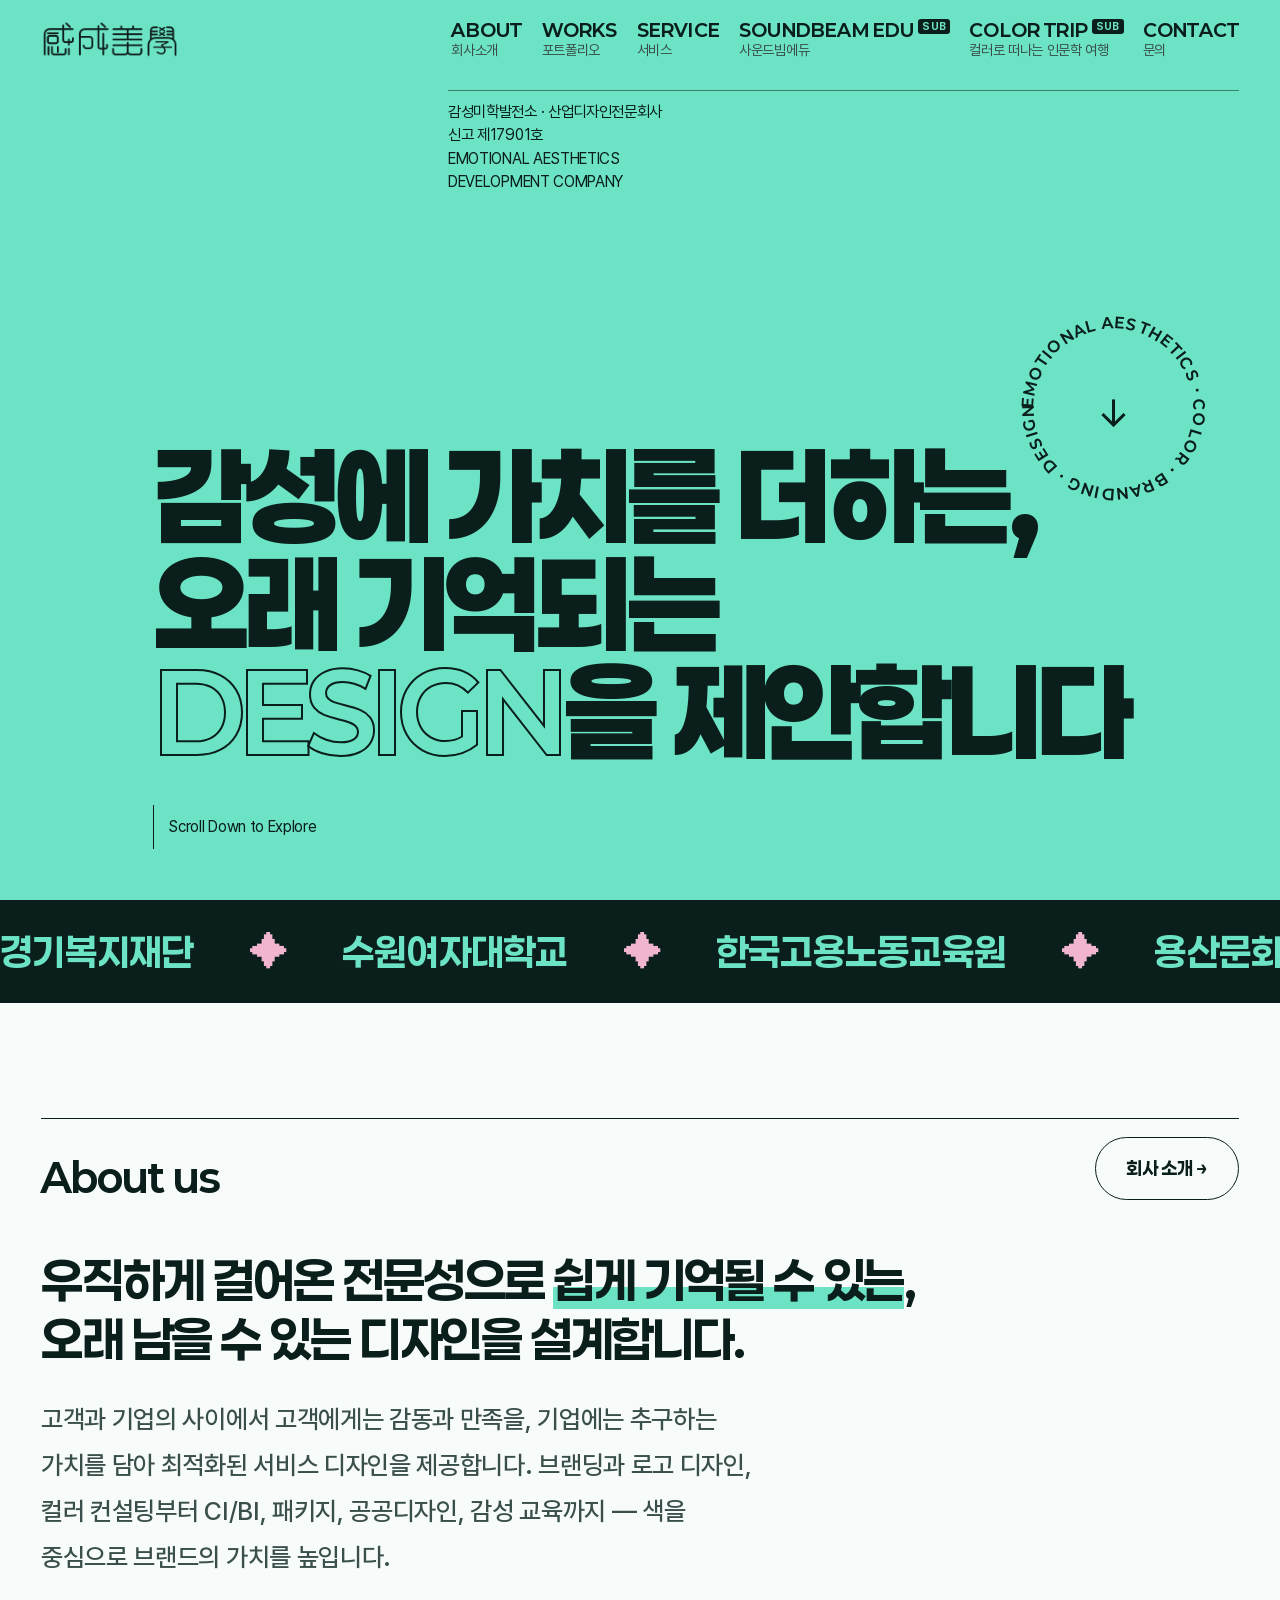
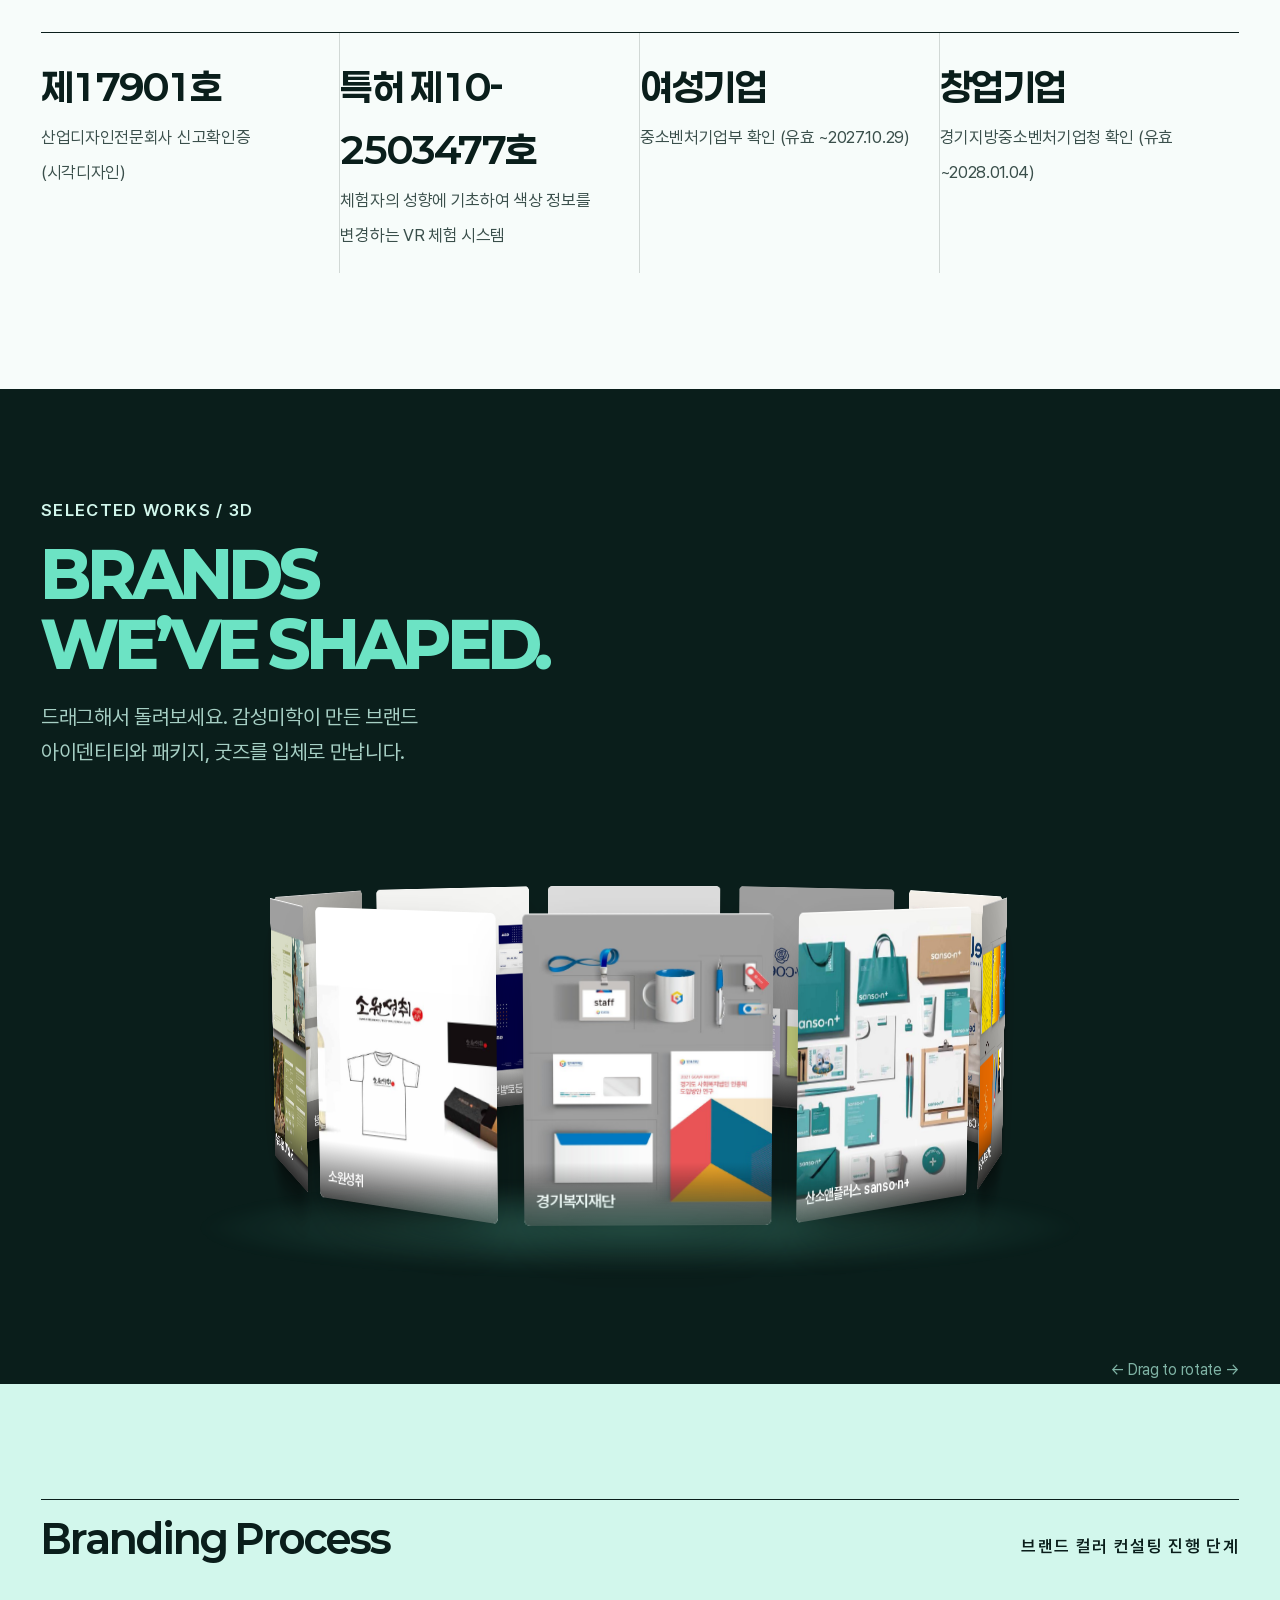
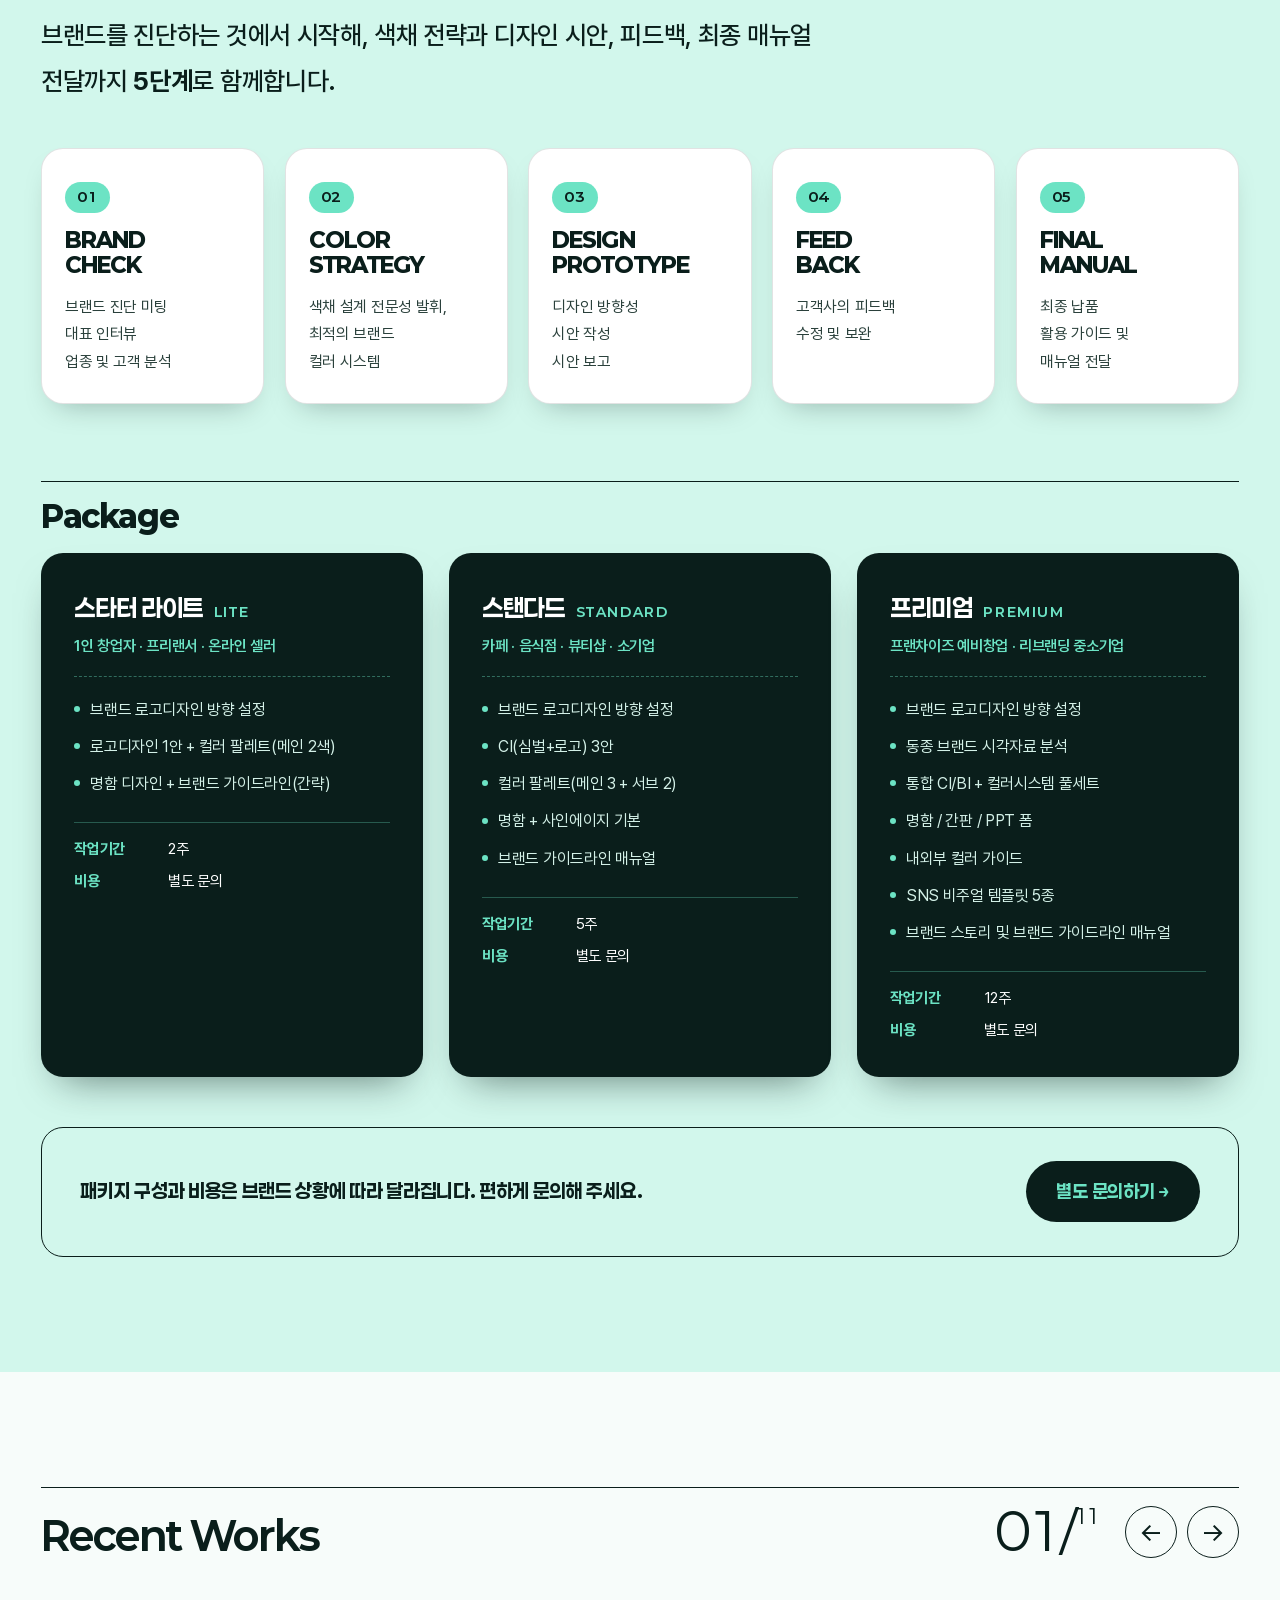
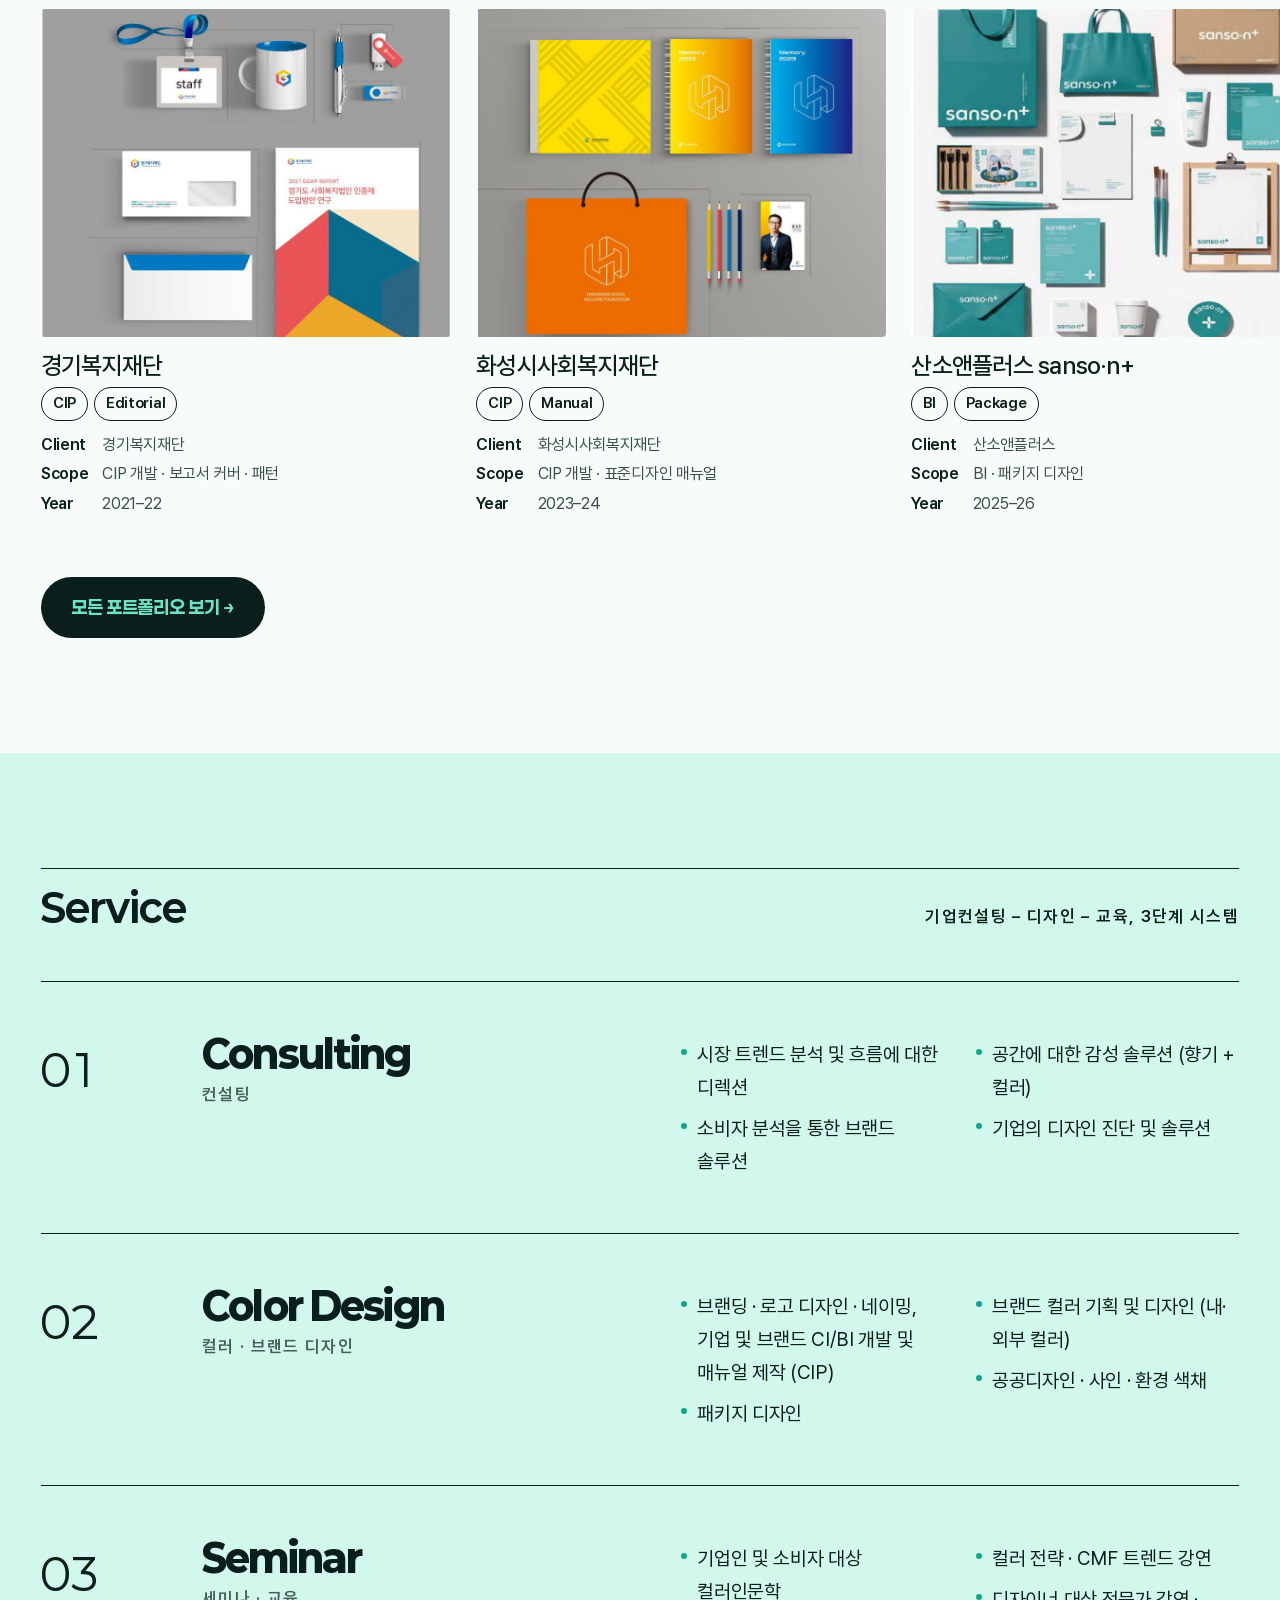
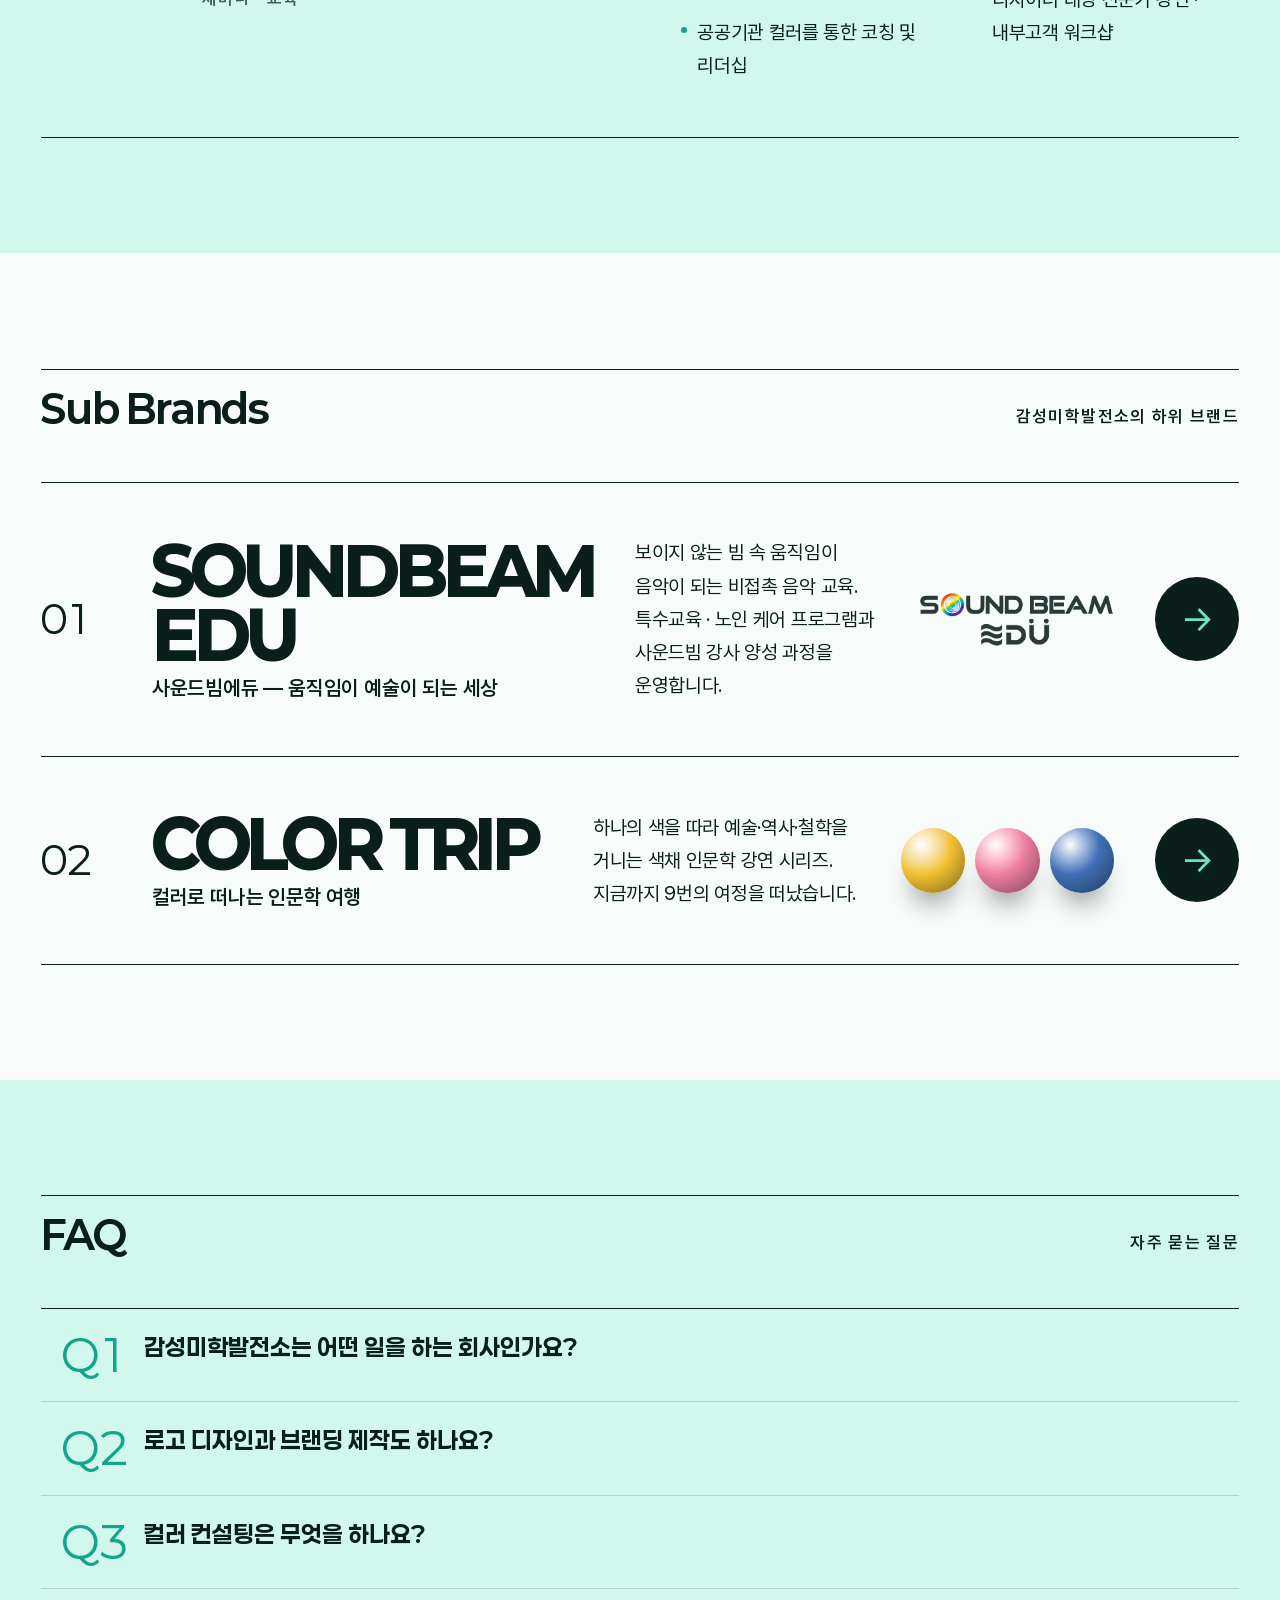
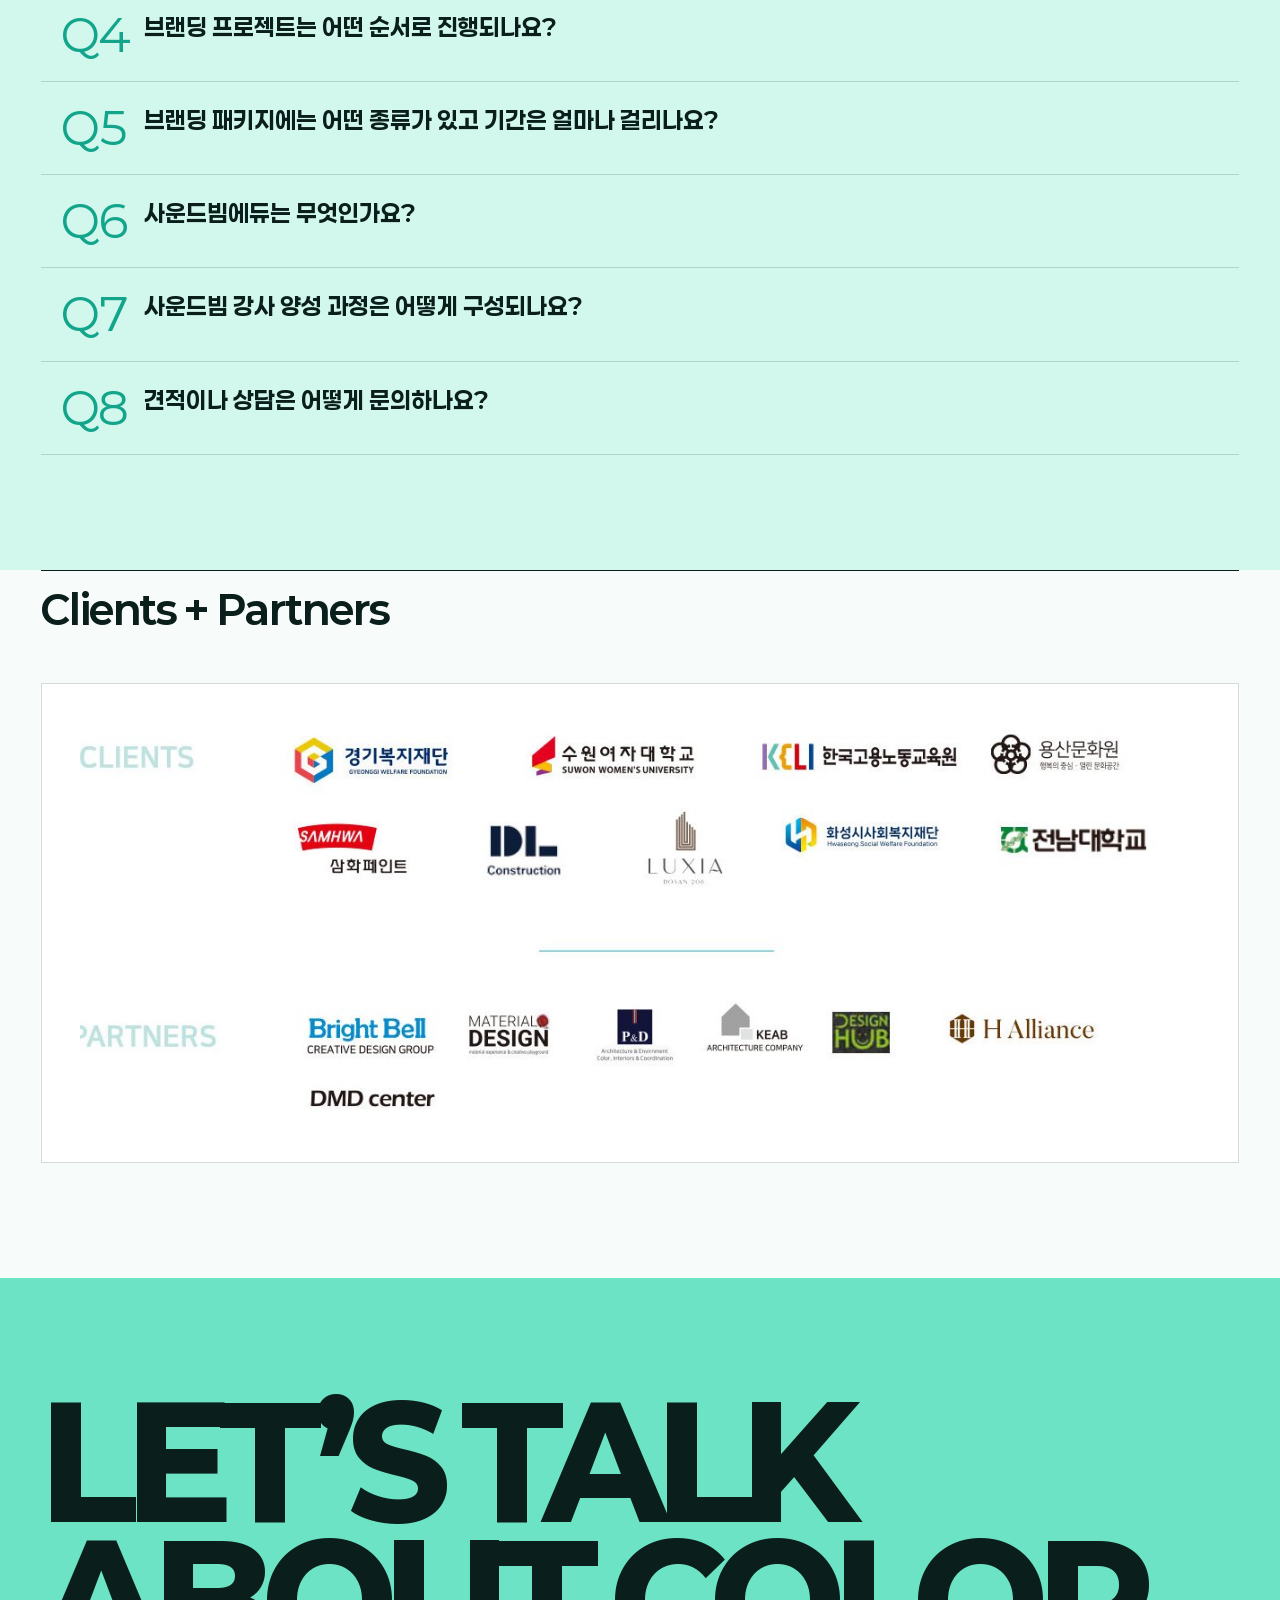
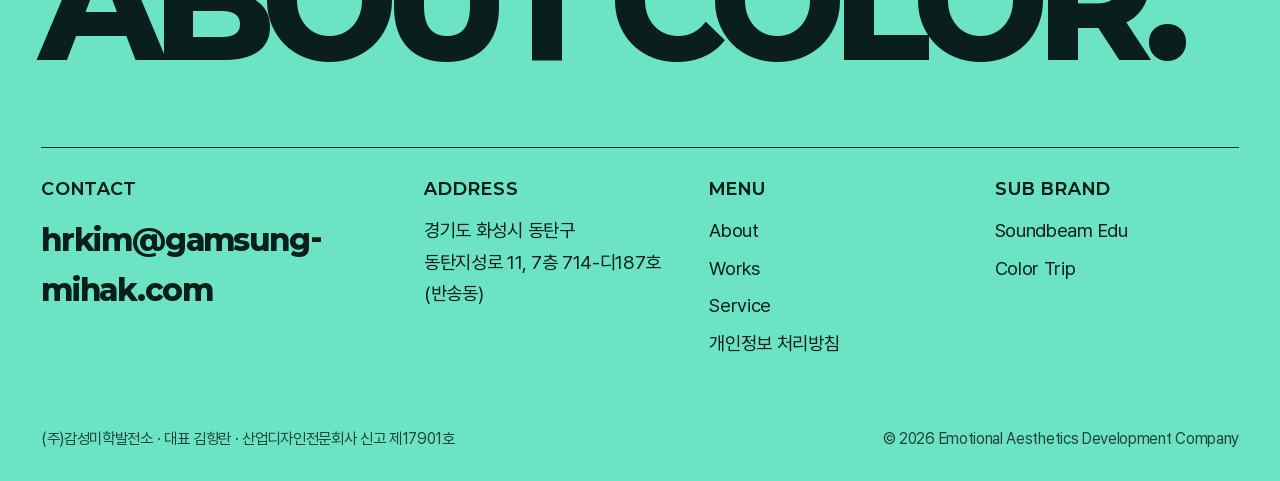
==== commit b43caa53: "Portfolio: remove Cafe Brewb Brewb, add Noma's Kitchen and Samyang Construction Co-Authored-By: Clau" ====
--- a/docs/index.html
+++ b/docs/index.html
@@ -205,7 +205,7 @@
 </main>
 
 <div id="site-footer"><footer><p>(주)감성미학발전소 · 경기도 화성시 동탄구 동탄지성로 11, 7층 714-디187호 (반송동) · 이메일 hrkim@gamsung-mihak.com</p><p><a href="about.html">회사소개</a> · <a href="works.html">포트폴리오</a> · <a href="soundbeam.html">사운드빔에듀</a> · <a href="colortrip.html">컬러로 떠나는 인문학 여행</a> · <a href="privacy.html">개인정보 처리방침</a></p></footer></div>
-<script src="main.js?v=8"></script>
+<script src="main.js?v=9"></script>
 <script src="inquiry.js?v=4"></script>
 </body>
 </html>
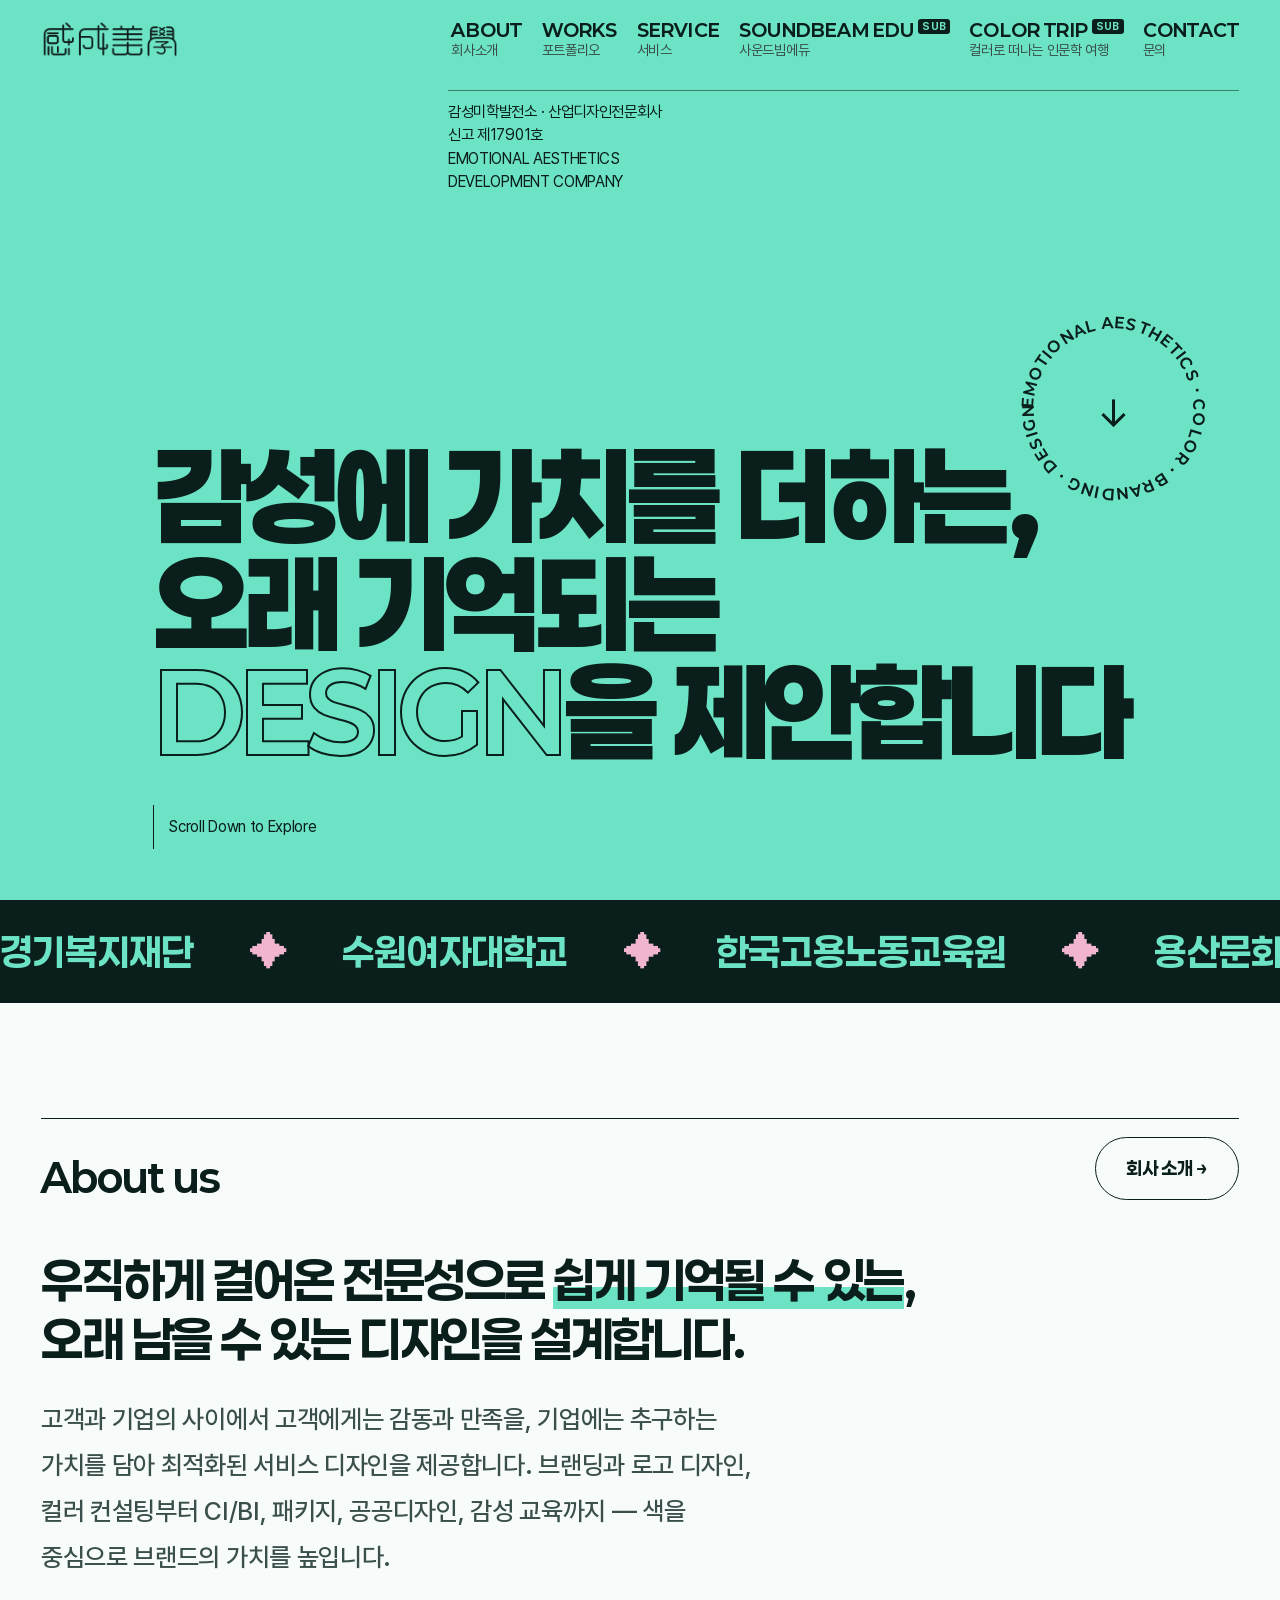
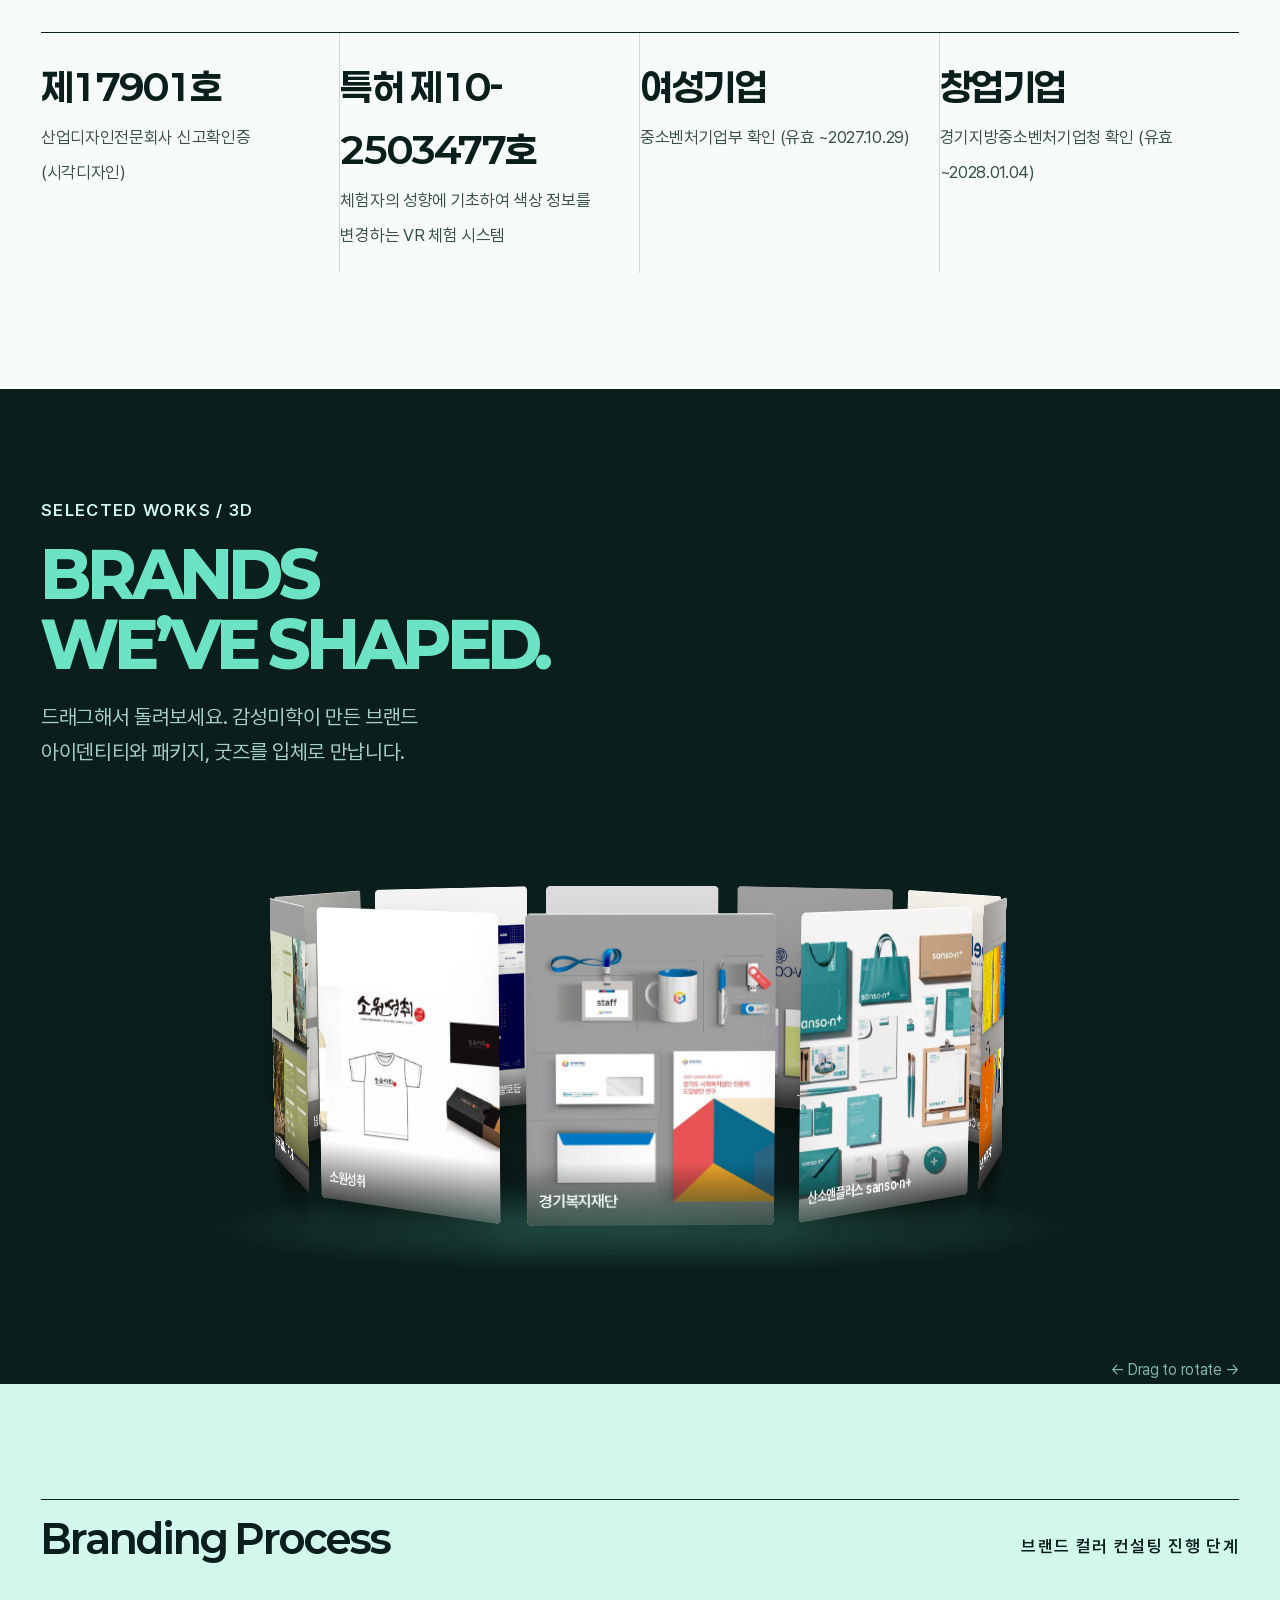
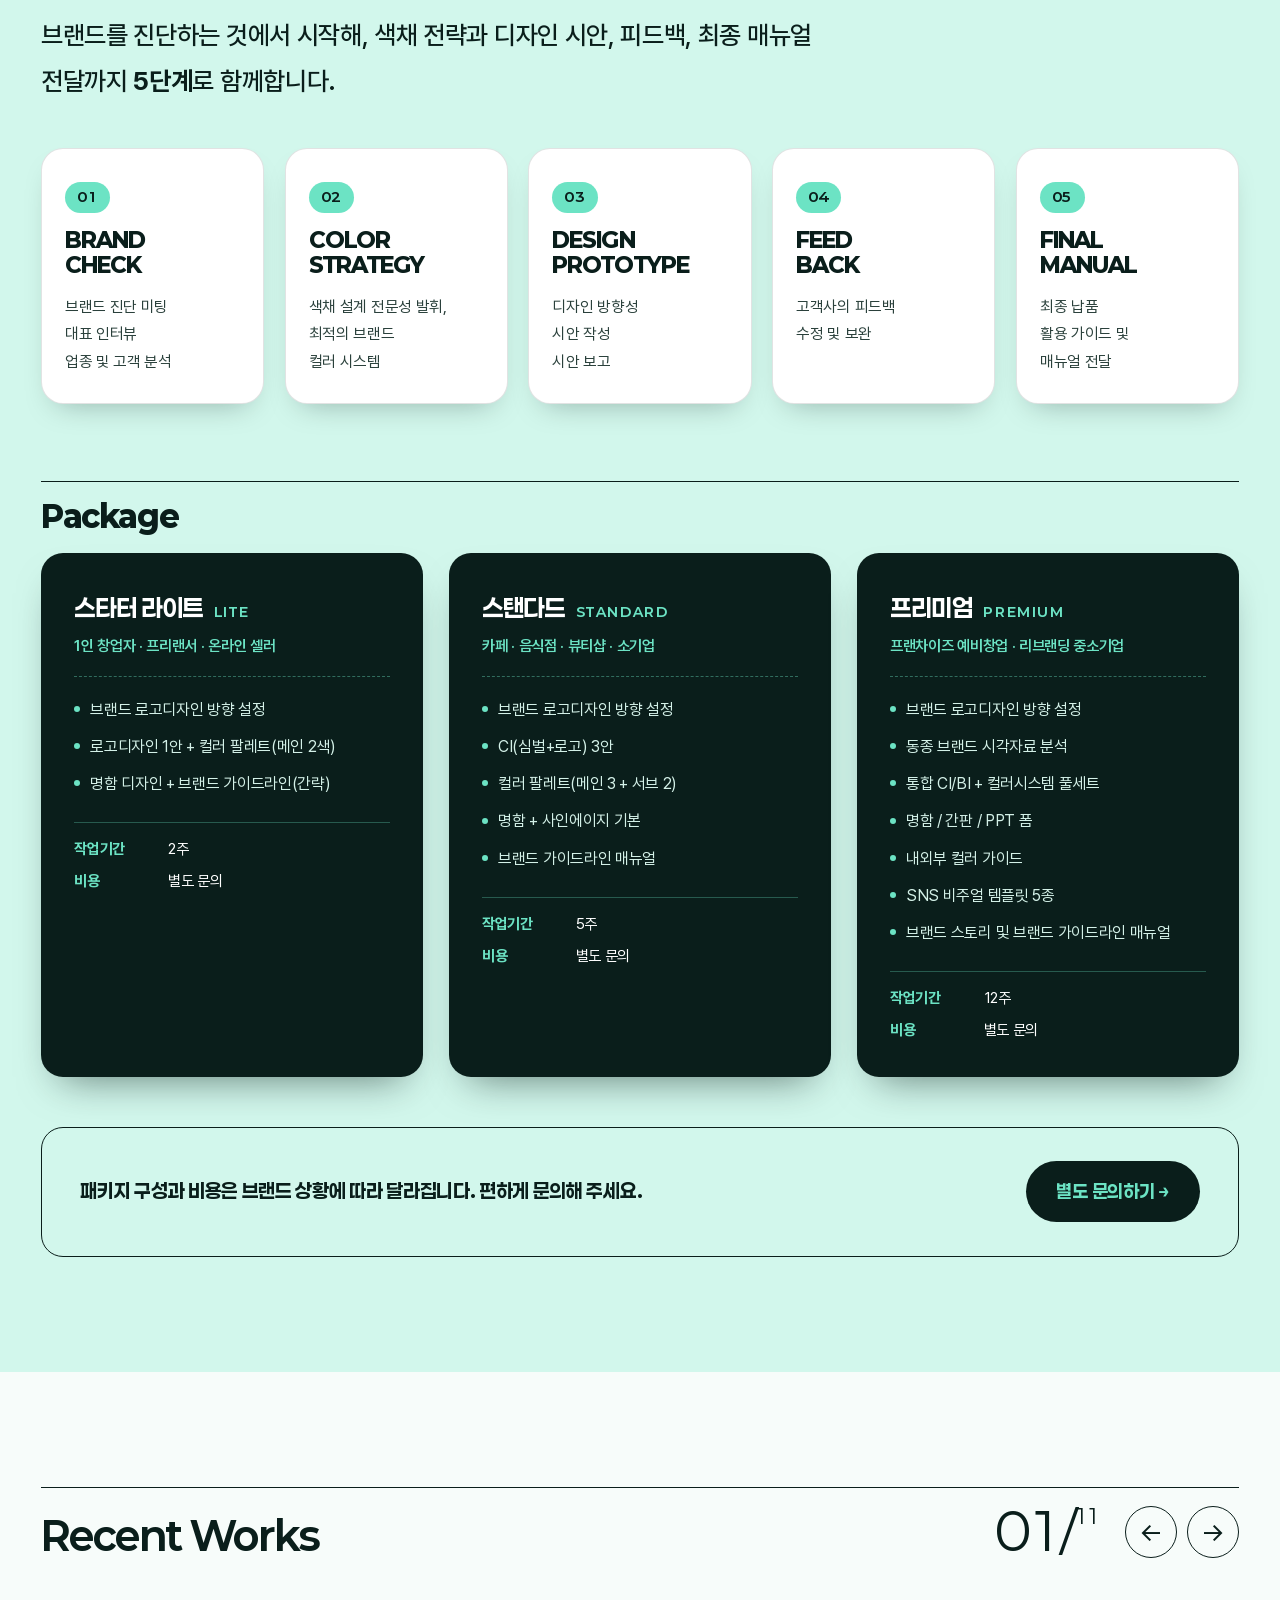
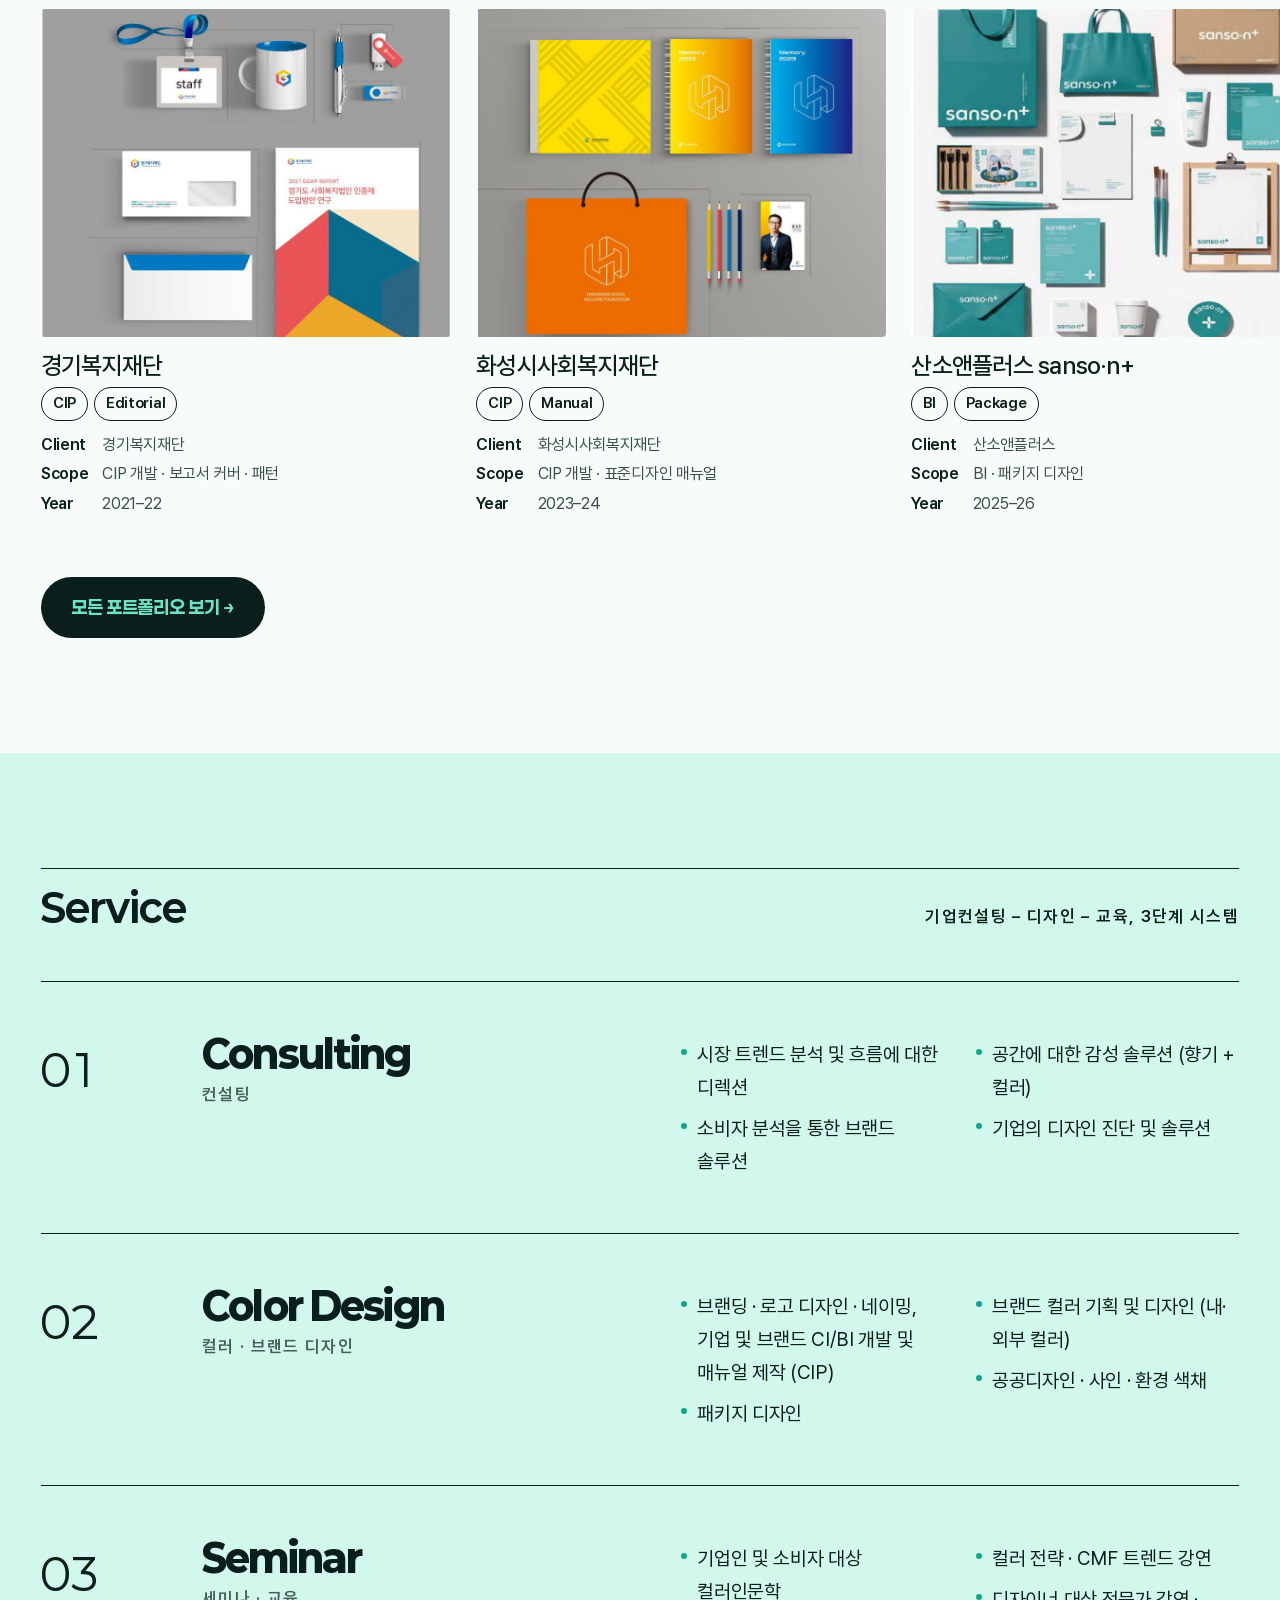
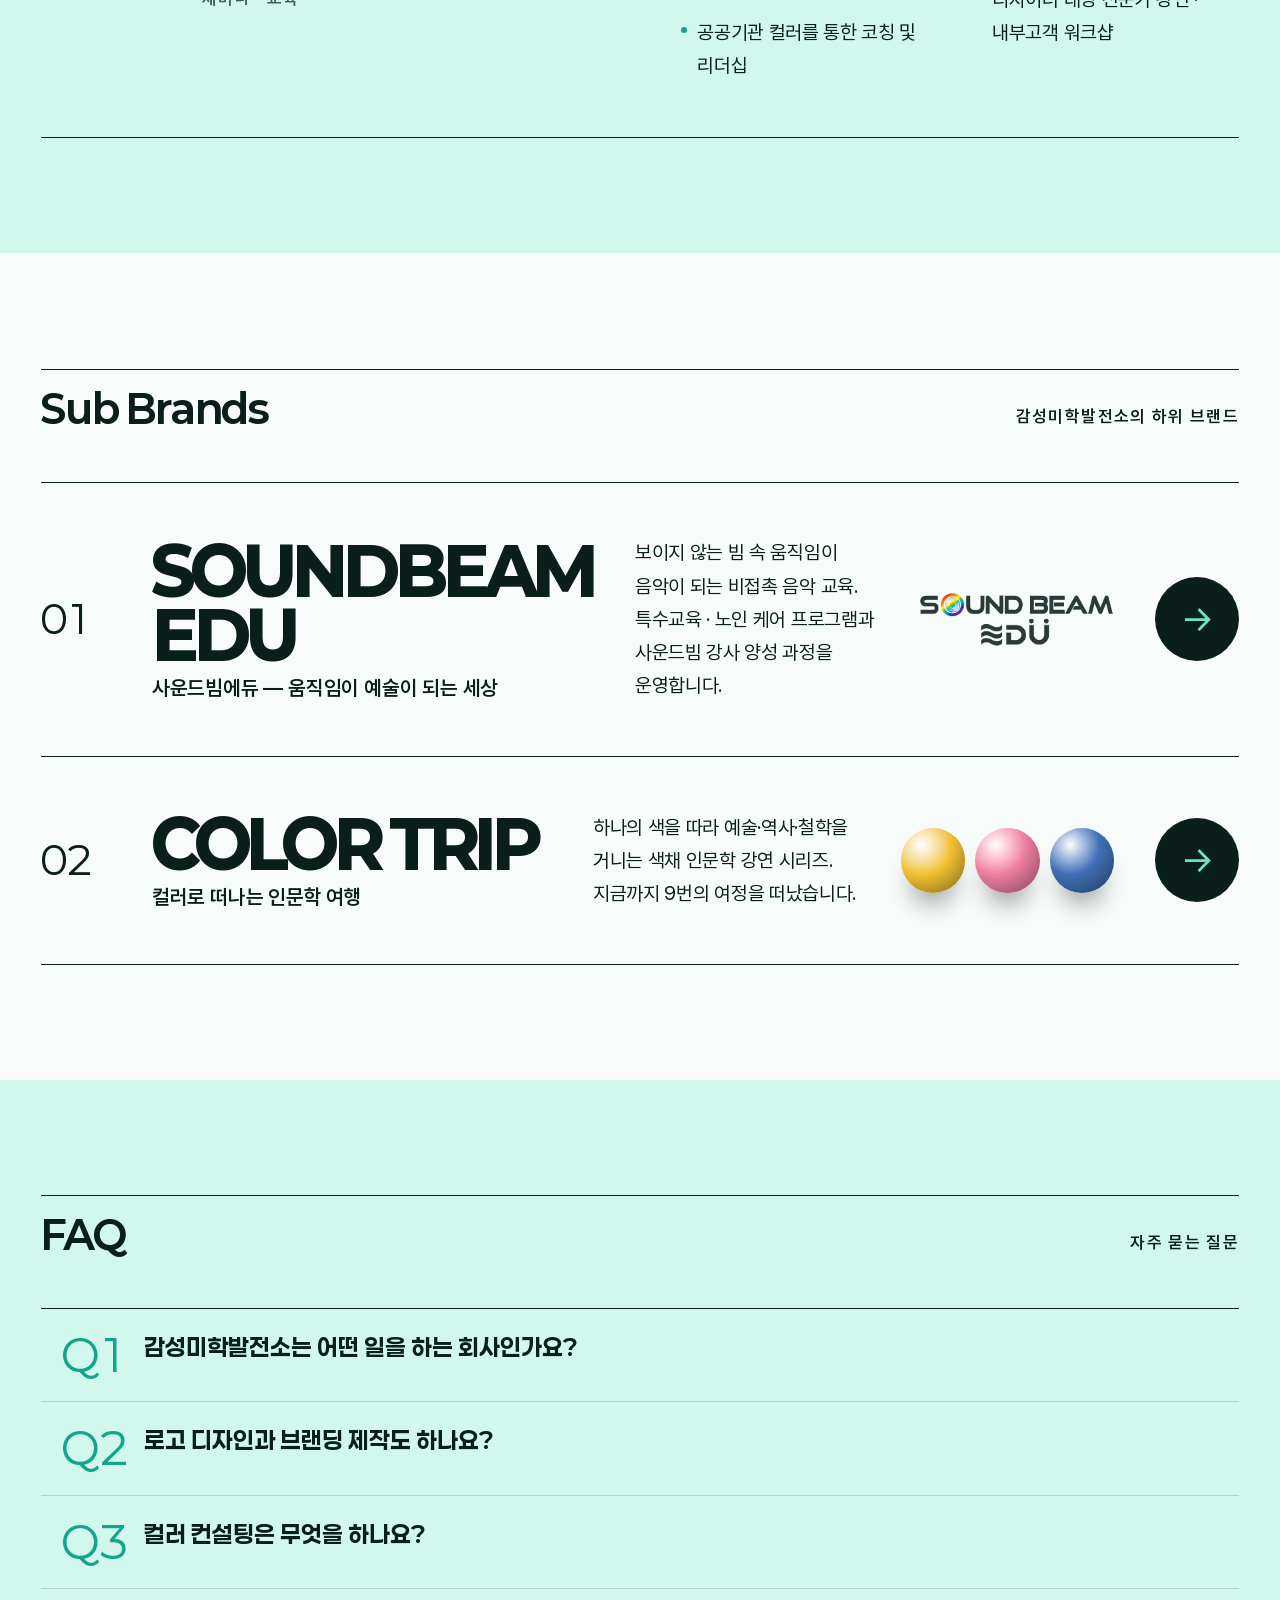
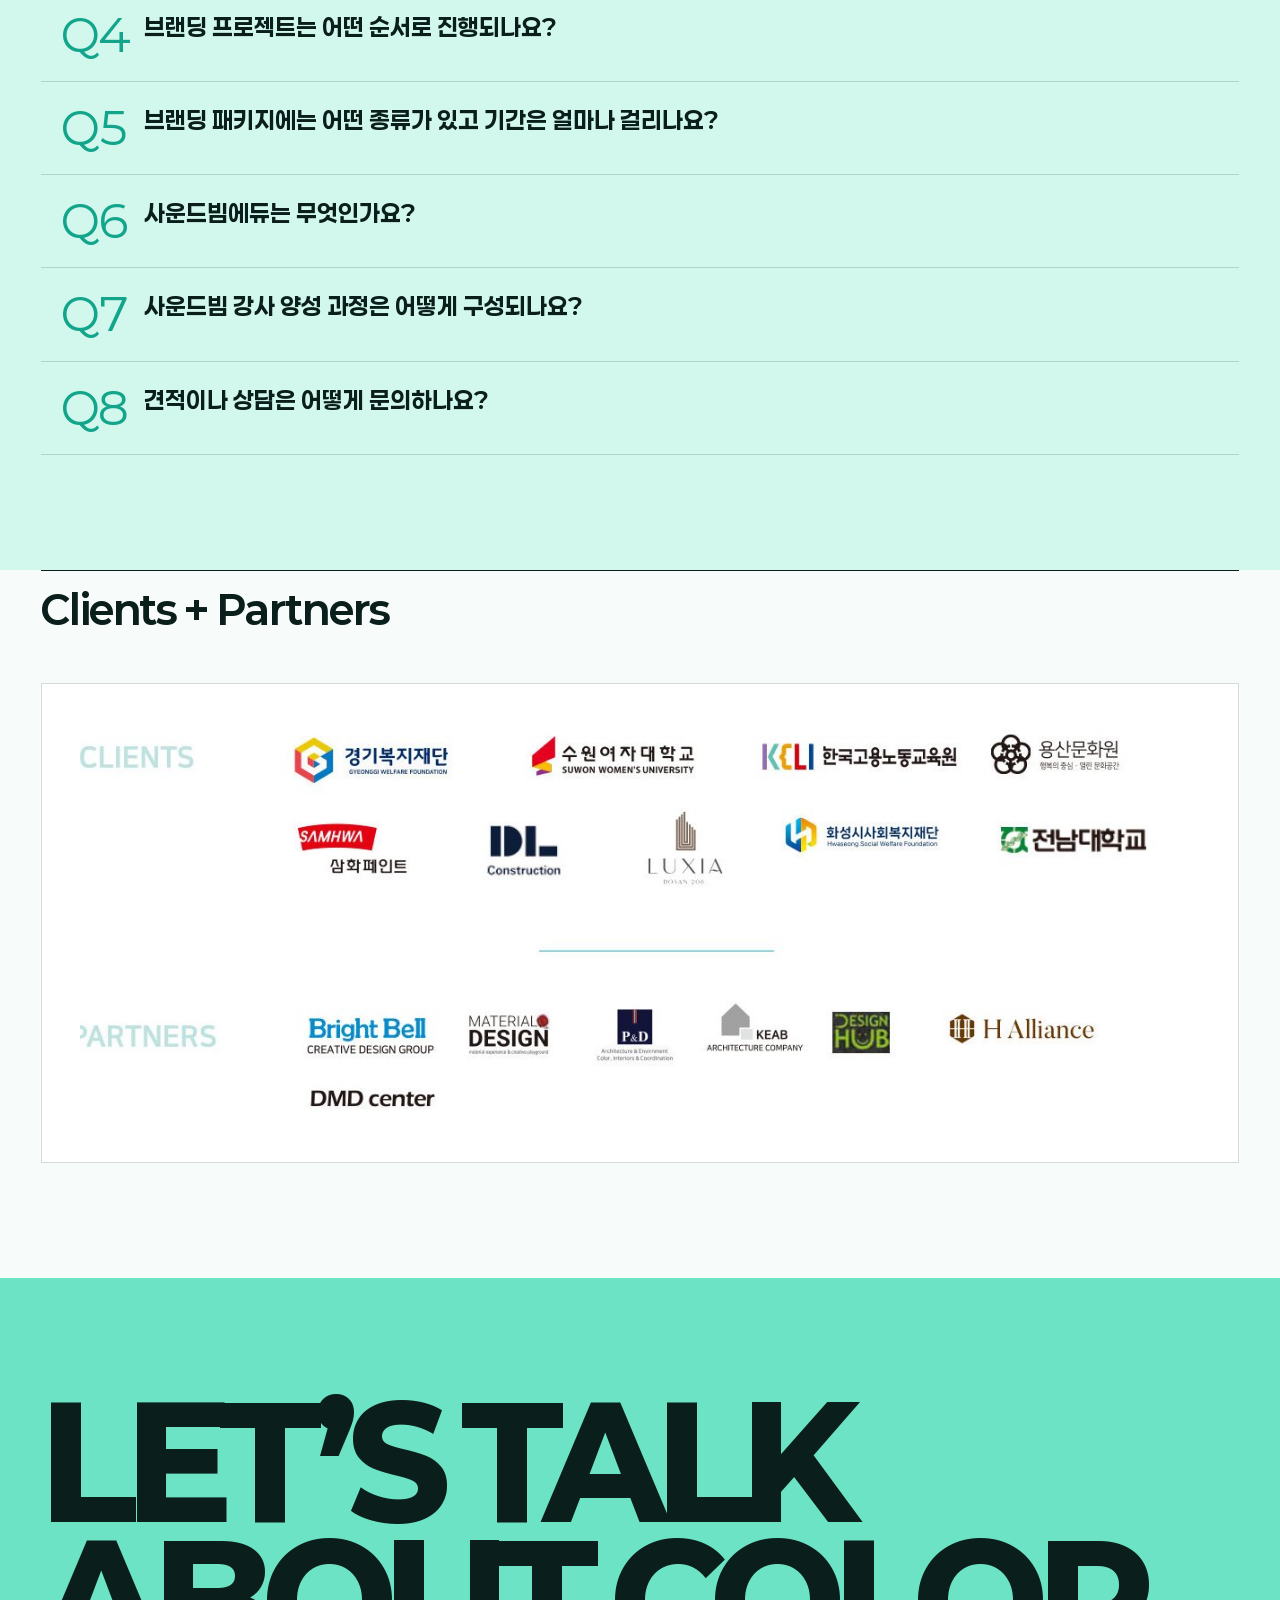
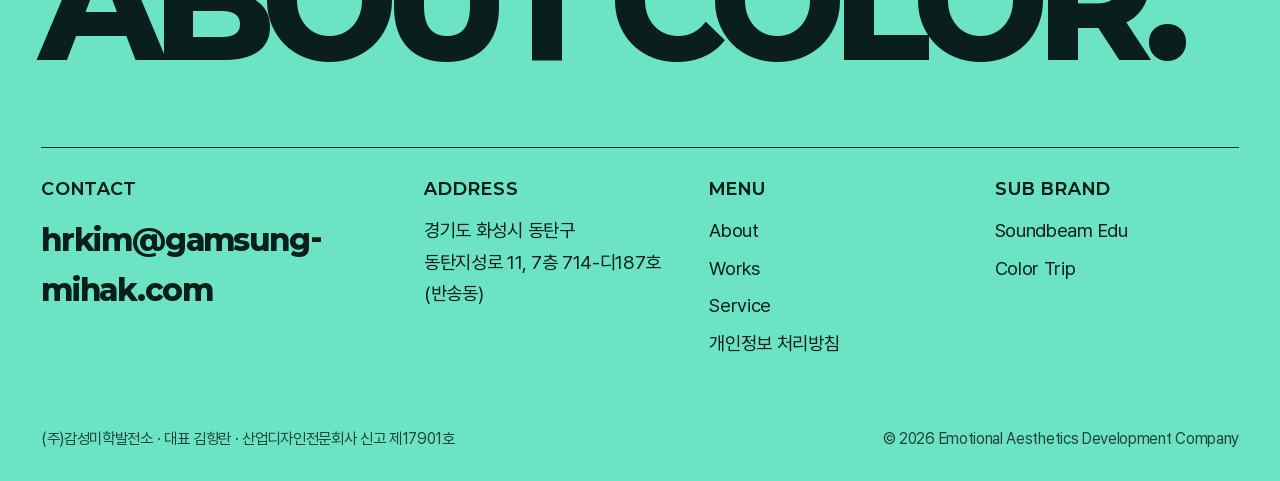
==== commit 99906f79: "Portfolio modal: show only the main image for works that had a second image Co-Authored-By: Claude S" ====
--- a/docs/index.html
+++ b/docs/index.html
@@ -205,7 +205,7 @@
 </main>
 
 <div id="site-footer"><footer><p>(주)감성미학발전소 · 경기도 화성시 동탄구 동탄지성로 11, 7층 714-디187호 (반송동) · 이메일 hrkim@gamsung-mihak.com</p><p><a href="about.html">회사소개</a> · <a href="works.html">포트폴리오</a> · <a href="soundbeam.html">사운드빔에듀</a> · <a href="colortrip.html">컬러로 떠나는 인문학 여행</a> · <a href="privacy.html">개인정보 처리방침</a></p></footer></div>
-<script src="main.js?v=9"></script>
+<script src="main.js?v=10"></script>
 <script src="inquiry.js?v=4"></script>
 </body>
 </html>
